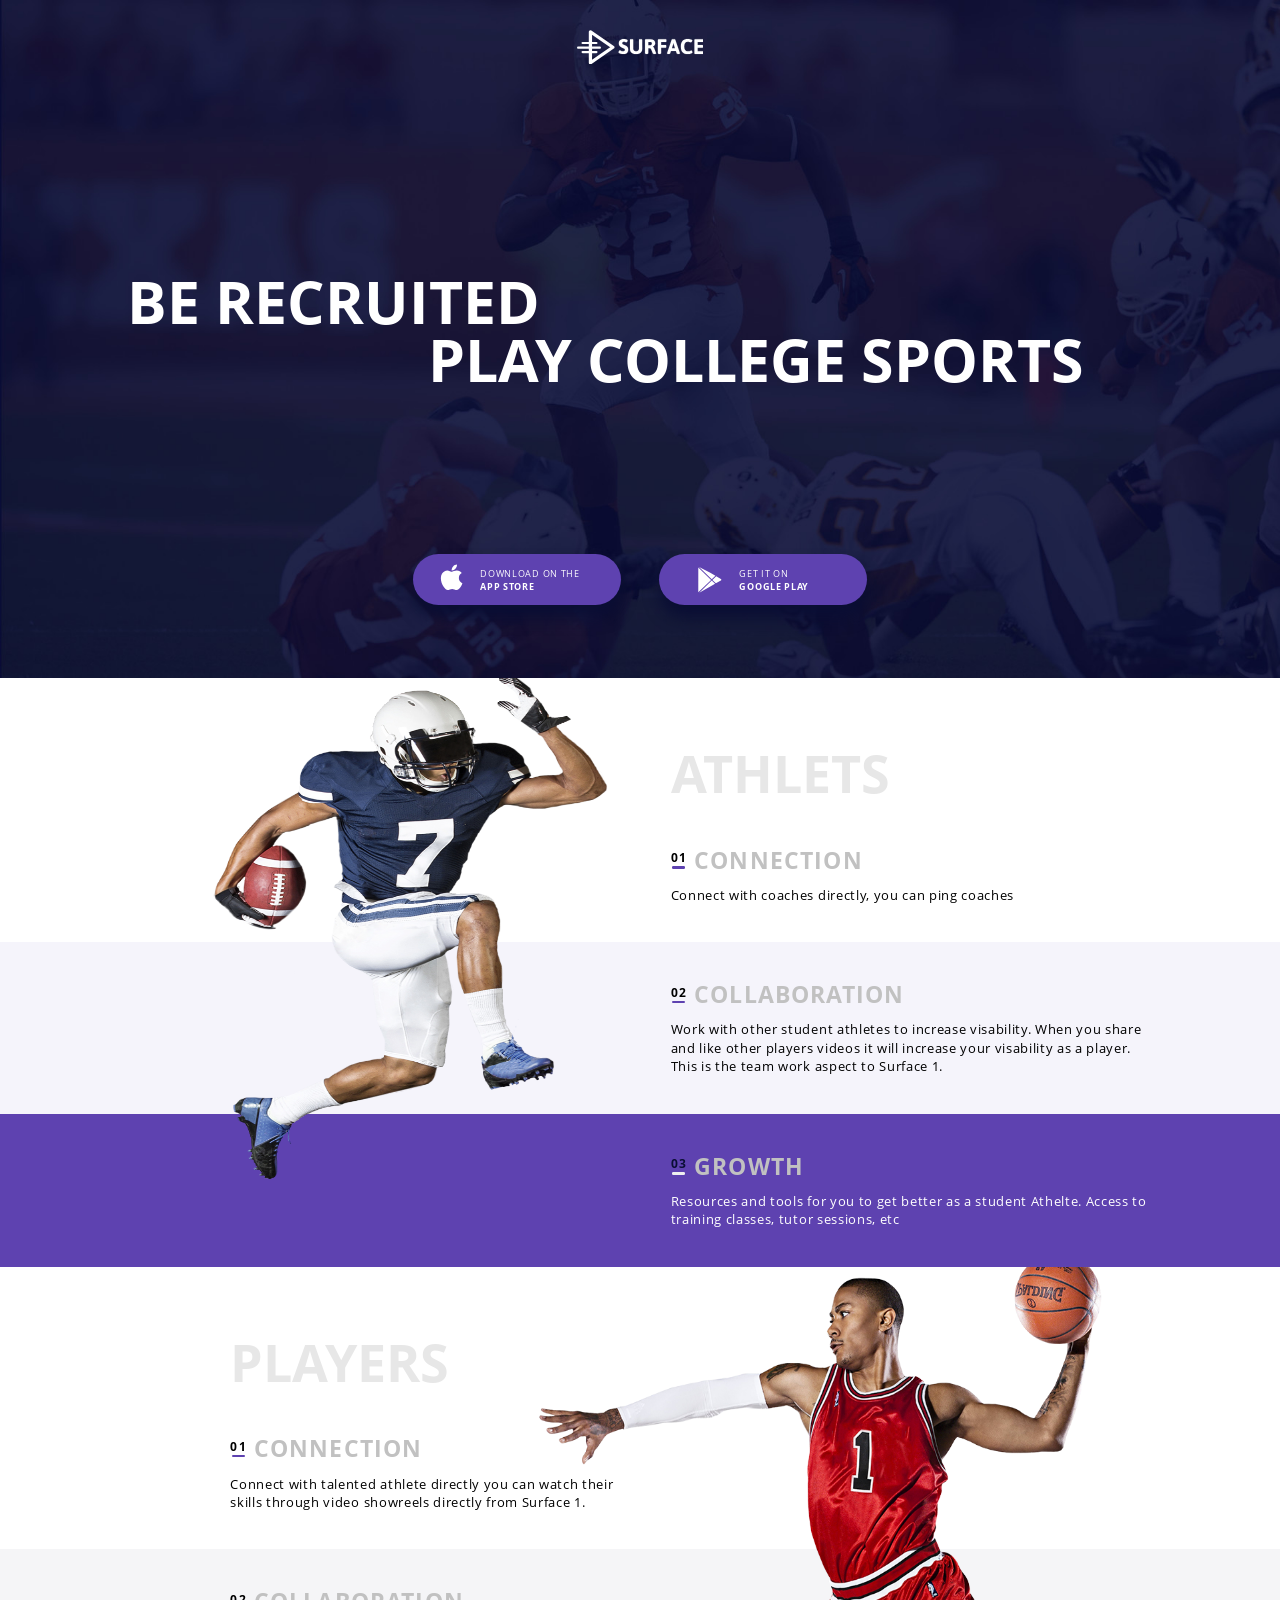
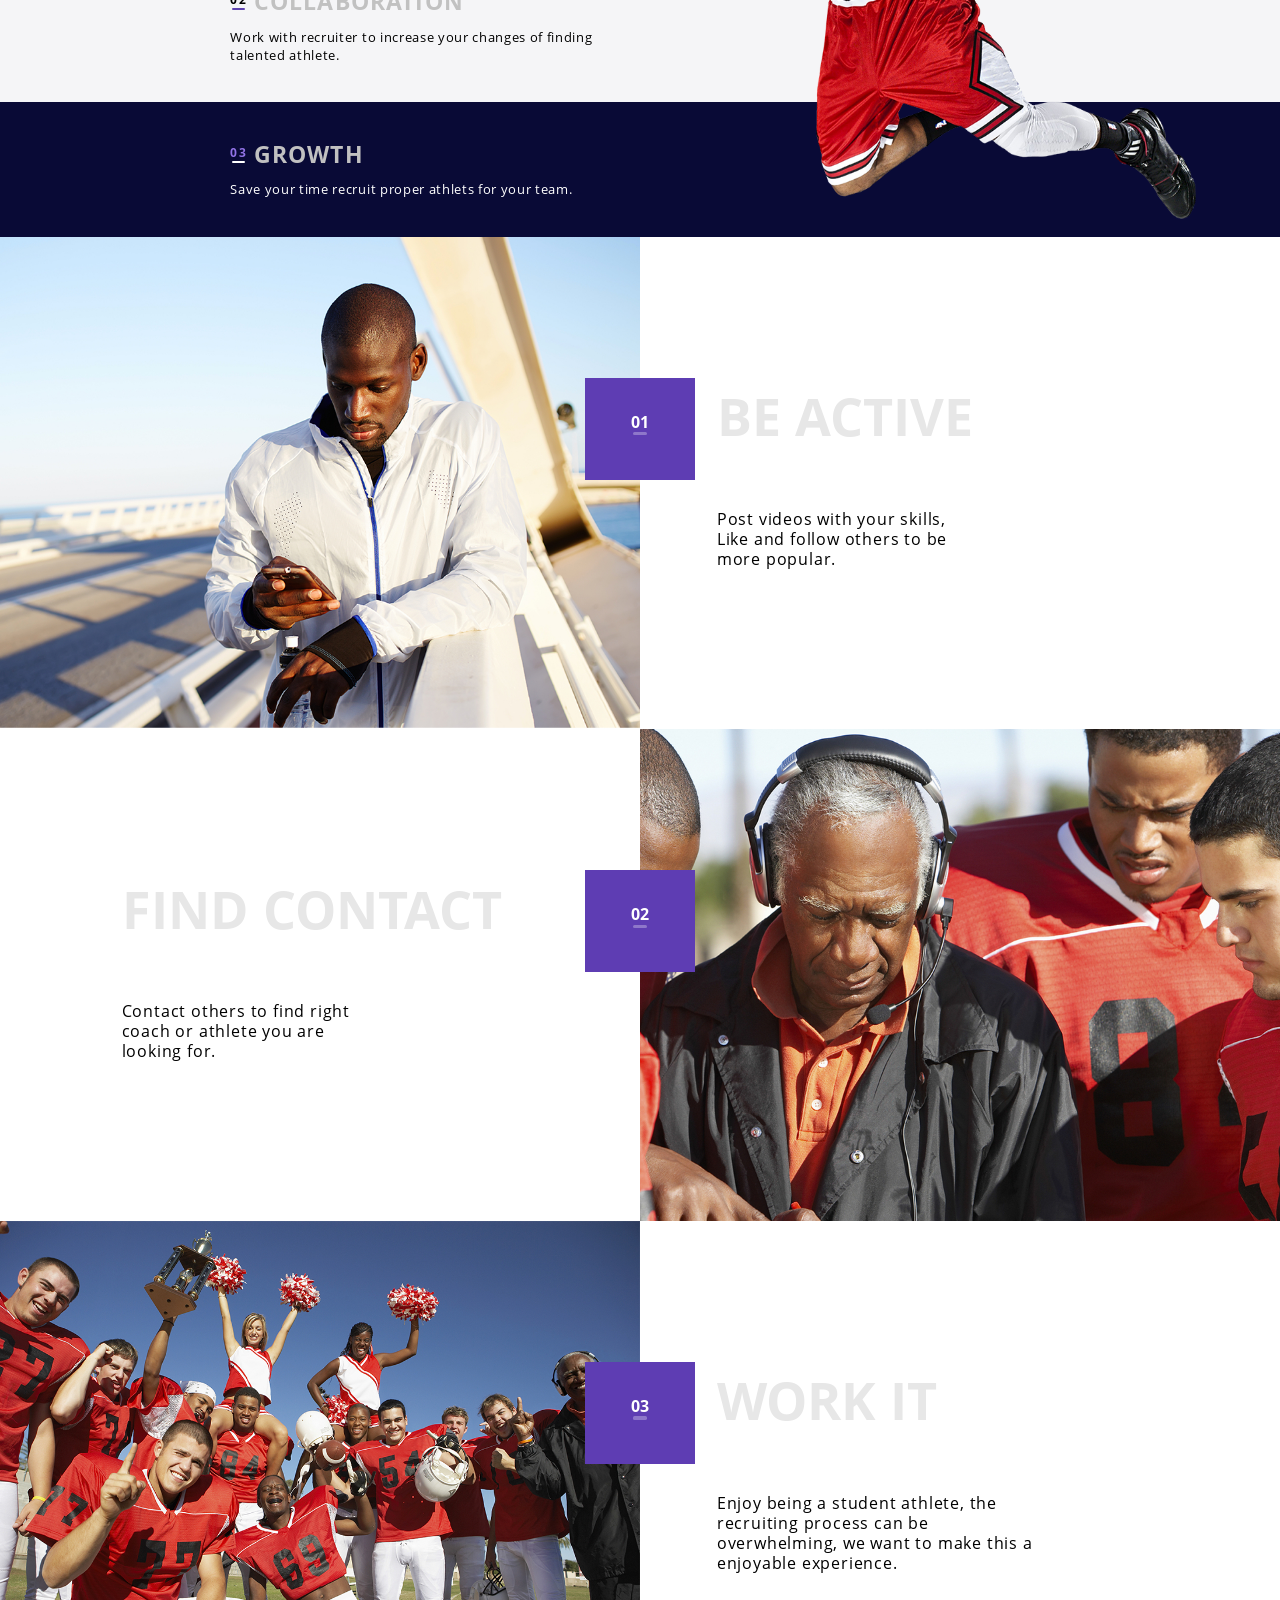
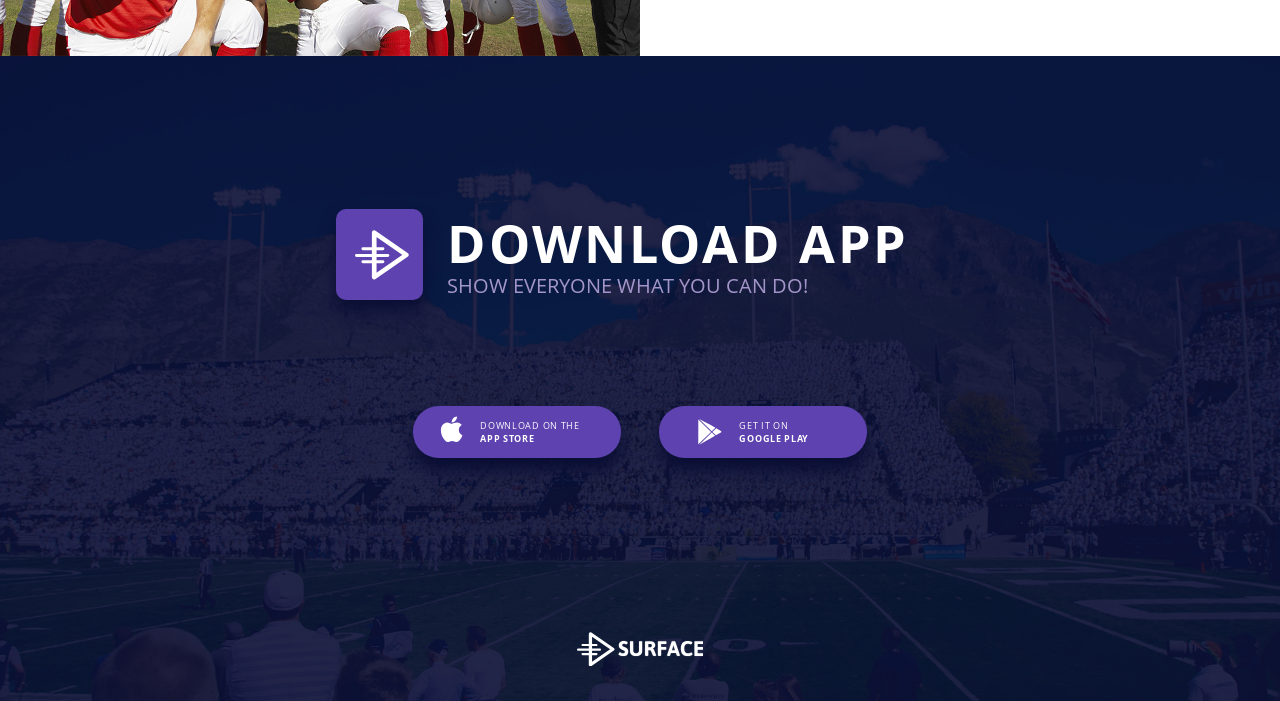
==== index.html @ 2013dda0 "fix" ====
<!DOCTYPE html>
<html lang="en">
<head>
    <meta charset="UTF-8">
    <meta name="viewport" content="width=device-width, initial-scale=1.0">
    <meta http-equiv="X-UA-Compatible" content="ie=edge">
    <title>BE RECRUITED PLAY COLLEGE SPORTS</title>
    <link rel="icon" type="image/png" href="images/surface_logo.png">
    <link rel="stylesheet" href="./css/common.css">

    <link rel="stylesheet" href="./css/first_slide/header.css">

    <link rel="stylesheet" href="./css/first_slide/athlets.css">
    <link rel="stylesheet" href="./css/first_slide/player.css">

    <link rel="stylesheet" href="./css/last_slide/motivation.css">
    <link rel="stylesheet" href="./css/last_slide/footer.css">
</head>

<body>
  <header>
    <div class="container">
      <svg class="surface_logo_text" viewBox="0 0 972 264" xmlns="http://www.w3.org/2000/svg">
        <g fill-rule="evenodd">
          <g stroke-linecap="round" stroke-linejoin="round">
            <path fill="none" stroke-width="25" d="M275 132L103 251V13z"/>
            <g stroke-width="16">
              <path d="M42.5 99h107M42.5 169h107M8 135h168"/>
            </g>
          </g>
          <path d="M356.505 184.362c-7.63 0-14.335-.772-20.117-2.316-5.782-1.544-10.202-3.436-13.26-5.676-3.057-2.24-4.586-4.36-4.586-6.357 0-1.575.59-3.512 1.77-5.813 1.182-2.3 2.59-4.283 4.224-5.95 1.635-1.664 2.997-2.496 4.087-2.496.666 0 2.09.575 4.27 1.725 3.268 1.695 6.37 3.057 9.308 4.086 2.937 1.03 6.313 1.544 10.127 1.544 4.238 0 7.826-.832 10.762-2.497 2.936-1.665 4.404-4.587 4.404-8.764 0-2.423-.757-4.512-2.27-6.268-1.514-1.756-3.452-3.24-5.813-4.45-2.36-1.21-5.57-2.634-9.626-4.27l-7.175-3.087c-4.36-2.12-8.1-4.45-11.217-6.993-3.118-2.543-5.66-5.903-7.63-10.08-1.967-4.18-2.95-9.295-2.95-15.35 0-7.386 1.816-13.532 5.45-18.436 3.632-4.904 8.354-8.507 14.167-10.808 5.812-2.3 12.048-3.45 18.71-3.45 5.448 0 10.382.56 14.802 1.68 4.42 1.12 7.887 2.557 10.4 4.313 2.512 1.757 3.768 3.513 3.768 5.27 0 1.452-.47 3.314-1.407 5.584-.94 2.27-2.104 4.254-3.497 5.95-1.393 1.694-2.694 2.542-3.905 2.542-.544 0-1.513-.303-2.905-.908-2.24-.908-4.496-1.65-6.767-2.225-2.27-.575-5.04-.863-8.31-.863-5.63 0-9.536.893-11.715 2.68-2.18 1.785-3.27 3.89-3.27 6.31 0 2.786.742 5.117 2.225 6.994 1.484 1.877 3.36 3.42 5.63 4.632 2.27 1.21 5.435 2.604 9.492 4.178 6.115 2.603 11.11 5.07 14.985 7.402 3.875 2.33 7.22 5.676 10.036 10.035 2.816 4.36 4.224 9.93 4.224 16.712 0 8.295-1.74 15.092-5.222 20.39-3.482 5.297-7.962 9.127-13.442 11.488-5.48 2.362-11.398 3.542-17.755 3.542zm96.724 0c-9.81 0-18.21-1.544-25.204-4.632-6.993-3.087-12.337-7.553-16.03-13.396-3.693-5.842-5.54-12.88-5.54-21.115V74.832c0-1.756.787-3.073 2.36-3.95 1.576-.88 4.028-1.318 7.358-1.318h5.45c3.33 0 5.766.44 7.31 1.317 1.544.878 2.316 2.195 2.316 3.95v68.752c0 3.754.923 7.114 2.77 10.08 1.847 2.968 4.435 5.284 7.765 6.95 3.33 1.664 7.145 2.496 11.444 2.496 4.297 0 8.127-.832 11.487-2.497 3.36-1.665 5.98-3.98 7.856-6.948 1.877-2.967 2.816-6.327 2.816-10.08V74.832c0-1.756.77-3.073 2.315-3.95 1.544-.88 3.98-1.318 7.31-1.318h5.36c3.33 0 5.766.44 7.31 1.317 1.544.878 2.316 2.195 2.316 3.95v70.387c0 8.233-1.846 15.272-5.54 21.114-3.692 5.843-9.036 10.31-16.03 13.396-6.992 3.088-15.393 4.632-25.2 4.632zm78.376-1.09c-6.478 0-9.717-1.695-9.717-5.085V76.377c0-2.24.513-3.86 1.543-4.86 1.03-.998 2.664-1.497 4.904-1.497h31.515c26.76 0 40.142 10.08 40.142 30.243 0 6.115-1.71 11.382-5.13 15.802-3.422 4.42-8.01 7.72-13.76 9.9v.636c1.998.848 4.102 2.665 6.312 5.45s3.98 5.933 5.313 9.445l14.257 35.51c.485 1.454.727 2.483.727 3.09 0 2.118-3.21 3.177-9.627 3.177h-6.63c-5.39 0-8.507-1.12-9.354-3.36l-12.806-31.515c-1.21-2.42-2.377-4.298-3.497-5.63-1.12-1.332-2.68-2.347-4.677-3.043-1.998-.696-4.692-1.044-8.083-1.044h-6.267v39.507c0 3.39-3.24 5.085-9.717 5.085h-5.45zm30.425-66.026c2.18 0 4.24-.62 6.177-1.862 1.938-1.24 3.48-2.92 4.632-5.04 1.15-2.12 1.724-4.45 1.724-6.993 0-3.753-1.226-6.735-3.678-8.945s-5.767-3.315-9.945-3.315h-14.167v26.156h15.258zm68.116 66.026c-6.478 0-9.717-1.695-9.717-5.085V76.377c0-2.24.513-3.86 1.543-4.86 1.03-.998 2.664-1.497 4.904-1.497h53.947c1.696 0 2.922.635 3.678 1.907.757 1.27 1.136 3.33 1.136 6.176v4.904c0 2.846-.38 4.904-1.136 6.176-.756 1.27-1.982 1.907-3.678 1.907h-35.51v23.613h34.33c1.695 0 2.936.636 3.723 1.907.787 1.272 1.18 3.3 1.18 6.085v4.995c0 2.846-.393 4.92-1.18 6.222-.787 1.3-2.028 1.952-3.723 1.952h-34.33v42.323c0 3.39-3.24 5.085-9.718 5.085h-5.45zm70.205 0c-6.6 0-9.9-1.18-9.9-3.542 0-.666.213-1.634.637-2.906l35.6-103.807c.85-2.3 3.907-3.452 9.174-3.452h8.357c5.267 0 8.325 1.15 9.173 3.452l35.6 103.807c.304 1.21.455 2.18.455 2.906 0 1.21-.65 2.104-1.952 2.68-1.302.575-3.346.862-6.13.862h-7.085c-2.543 0-4.586-.257-6.13-.772-1.544-.514-2.498-1.377-2.86-2.588l-6.54-19.708h-38.054l-6.54 19.708c-.665 2.24-3.147 3.36-7.446 3.36h-6.357zm51.496-44.41l-9.173-28.7c-.545-1.453-1.014-3.118-1.408-4.995-.393-1.877-.742-3.663-1.044-5.358h-.635l-.363 1.997c-.606 3.572-1.302 6.357-2.09 8.355l-9.535 28.7h24.25zm97.995 45.5c-18.163 0-31.56-4.722-40.187-14.168-8.628-9.445-12.942-24.127-12.942-44.048 0-38.326 17.983-57.49 53.948-57.49 4.905 0 9.99.486 15.258 1.454 5.268.97 9.672 2.316 13.214 4.042 3.542 1.725 5.313 3.648 5.313 5.767 0 1.513-.605 3.496-1.816 5.948-1.21 2.452-2.65 4.616-4.314 6.493-1.665 1.878-3.133 2.817-4.405 2.817-.303 0-1.12-.303-2.452-.908-2.906-1.212-5.95-2.227-9.127-3.044-3.18-.817-7.222-1.226-12.126-1.226-9.506 0-16.544 3.012-21.116 9.037-4.57 6.024-6.857 15.12-6.857 27.29s2.302 21.344 6.904 27.52c4.6 6.175 11.504 9.263 20.707 9.263 4.784 0 8.947-.484 12.49-1.453 3.54-.97 7.007-2.21 10.398-3.723.18-.06.726-.288 1.634-.682.91-.393 1.575-.59 1.998-.59 1.575 0 3.088.923 4.54 2.77 1.454 1.847 2.635 3.936 3.543 6.267.91 2.33 1.363 4.01 1.363 5.04 0 2.966-1.983 5.48-5.95 7.537-3.965 2.06-8.748 3.588-14.35 4.587-5.6 1-10.82 1.498-15.665 1.498zM907.06 183c-2.24 0-3.875-.515-4.905-1.544-1.03-1.03-1.544-2.664-1.544-4.904V76.377c0-2.24.514-3.86 1.543-4.86 1.03-.998 2.664-1.497 4.905-1.497h59.124c1.695 0 2.92.635 3.678 1.907.757 1.27 1.135 3.33 1.135 6.176v4.904c0 2.846-.378 4.904-1.135 6.176-.757 1.27-1.983 1.907-3.678 1.907h-40.688v23.43h36.328c1.696 0 2.922.637 3.678 1.91.757 1.27 1.136 3.33 1.136 6.174v4.996c0 2.845-.38 4.904-1.136 6.175-.756 1.272-1.982 1.908-3.678 1.908h-36.328v26.156h40.778c1.696 0 2.922.635 3.68 1.906.756 1.272 1.134 3.3 1.134 6.085v5.087c0 2.846-.378 4.904-1.135 6.176-.756 1.27-1.982 1.907-3.678 1.907h-59.214z"/>
          </g>
        </svg>
        <h1>
          Be recruited
          <span>Play college sports</span>
        </h1>
        <div class="button">
          <div class="button_left">
            <svg class="apple_logo" xmlns="http://www.w3.org/2000/svg" viewBox="0 0 170 170">
              <path d="M150.37 130.25c-2.45 5.66-5.35 10.87-8.71 15.66-4.58 6.53-8.33 11.05-11.22 13.56-4.48 4.12-9.28 6.23-14.42 6.35-3.69 0-8.14-1.05-13.32-3.18-5.197-2.12-9.973-3.17-14.34-3.17-4.58 0-9.492 1.05-14.746 3.17-5.262 2.13-9.5 3.24-12.742 3.35-4.93.21-9.842-1.96-14.746-6.52-3.13-2.73-7.045-7.41-11.735-14.04-5.03-7.08-9.168-15.29-12.41-24.65-3.47-10.11-5.21-19.9-5.21-29.378 0-10.857 2.346-20.22 7.045-28.068C27.508 57.03 32.42 52.06 38.57 48.41s12.793-5.51 19.948-5.63c3.915 0 9.05 1.21 15.43 3.59 6.36 2.39 10.446 3.6 12.237 3.6 1.34 0 5.877-1.416 13.57-4.24 7.275-2.617 13.415-3.7 18.445-3.274 13.63 1.1 23.87 6.473 30.68 16.153-12.19 7.385-18.22 17.73-18.1 31 .11 10.338 3.86 18.94 11.23 25.77 3.34 3.17 7.07 5.62 11.22 7.36-.9 2.61-1.85 5.11-2.86 7.51zM119.11 7.24c0 8.102-2.96 15.667-8.86 22.67-7.12 8.323-15.732 13.133-25.07 12.374-.12-.972-.19-1.995-.19-3.07 0-7.778 3.387-16.102 9.4-22.908 3.002-3.446 6.82-6.31 11.45-8.597 4.62-2.253 8.99-3.498 13.1-3.71.12 1.082.17 2.165.17 3.24z"/>
            </svg>
            <span class="logo_top">Download on the</span>
            <span class="logo_bottom">App store</span>
          </div>
          <div class="button_right">
            <svg class="google_play" xmlns="http://www.w3.org/2000/svg" viewBox="0 0 505.499 505.499">
              <path d="M471.497 234.466l-92.082-53.135-75.733 73.208 69.215 66.907 98.6-56.91c5.43-3.133 8.677-8.756 8.677-15.03 0-6.275-3.245-11.898-8.677-15.04zM363.785 172.3l-101.332-58.497L40.375 0l250.828 242.47M44.063 505.5l218.77-120.512 94.435-54.515-66.065-63.87M25.56 9.815l-.236 489.67L278.72 254.534"/>
            </svg>
            <span class="logo_top">Get it on</span>
            <span class="logo_bottom">Google play</span>
          </div>
        </div>
      </div>
    </header>

    <main>
      <section class="athlets">
        <h2>Athlets</h2>
        <picture>
          <source srcset="images/desktop/athlets.png"
            media="(min-width: 961px)">
          <source srcset="images/tablets/athlets.png"
            media="(min-width: 641px) and (max-width: 960px)">
          <source srcset="images/mobile/athlets.png"
            media="(max-width: 640px)">
          <img
            src="images/mobile/athlets.png"
            alt="Player">
        </picture>
        <div class="sportsman">
          <h3>
            <span class="number">01</span>
            Connection
          </h3>
          <p>
            Connect with coaches directly, you can ping coaches
          </p>
        </div>
        <div class="sportsman">
          <h3>
            <span class="number">02</span>
            Collaboration
          </h3>
          <p>
						Work with other student athletes to increase visability. When you share and like other players videos it will increase your visability as a player. This is the team work aspect to Surface 1.
          </p>
        </div>
        <div class="sportsman">
          <h3>
            <span class="number">03</span>
            Growth
          </h3>
          <p>
            Resources and tools for you
            to get better as a student Athelte.
            Access to training classes, tutor sessions, etc
          </p>
        </div>
      </section>

      <section class="player">
        <h2>Players</h2>
        <picture>
          <source srcset="images/desktop/player.png"
            media="(min-width: 961px)">
          <source srcset="images/tablets/player.png"
            media="(min-width: 641px) and (max-width: 960px)">
          <source srcset="images/mobile/player.png"
            media="(max-width: 640px)">
          <img
            src="images/mobile/player.png"
            alt="Player">
        </picture>

        <div class="sportsman">
          <h3>
            <span class="number">01</span>
            Connection
          </h3>
          <p class="tablets">
            Connect with talented athlete directly, you can watch their skills.
          </p>
          <p class="desktop">
            Connect with talented athlete directly you can watch their<br>
            skills through video showreels directly from Surface 1.
          </p>
        </div>

        <div class="sportsman">
          <h3>
            <span class="number">02</span>
            Collaboration
          </h3>
          <p class="tablets">
            Work with recruiter to increase your chances of findingtalented athlete.
          </p>
          <p class="desktop">
            Work with recruiter to increase your changes of finding<br>
            talented athlete.
          </p>
        </div>

        <div class="sportsman">
          <h3>
            <span class="number">03</span>
            Growth
          </h3>
          <p>
            Save your time recruit proper athlets for your team.
          </p>
        </div>
      </section>

      <section class="motivation">
        <div class="img">
          <picture>
            <source media="(min-width: 961px)"
              srcset="images/desktop/be_active.jpg">
            <source media="(min-width: 641px) and (max-width: 960px)"
              srcset="./images/tablets/be_active.jpg">
            <source media="(max-width: 640px)"
              srcset="./images/mobile/be_active.jpg">
            <img class="be_active_img"
              src="./images/desktop/be_active.jpg"
              alt="Be active!">
          </picture>
        </div>
        <div class="number_box">
          <span class="number">01</span>
        </div>
        <div class="context">
          <h2>Be active</h2>
          <p>
            Post videos with your skills,
            Like and follow others to be
            more popular.
          </p>
        </div>
      </section>

      <section class="motivation">
        <div class="img">
          <picture>
            <source media="(min-width: 961px)"
              srcset="images/desktop/find_contact.jpg">
            <source media="(min-width: 641px) and (max-width: 960px)"
              srcset="./images/tablets/find_contact.jpg">
            <source media="(max-width: 640px)"
              srcset="./images/mobile/find_contact.jpg">
            <img class="be_active_img"
              src="./images/desktop/find_contact.jpg"
              alt="Find contact!">
          </picture>
        </div>
        <div class="number_box">
          <span class="number">02</span>
        </div>
        <div class="context">
          <h2>Find contact</h2>
          <p>
            Contact others to find right
            coach or athlete you are looking for.
          </p>
        </div>
      </section>

      <section class="motivation">
        <div class="img">
          <picture>
            <source media="(min-width: 961px)"
              srcset="images/desktop/work_it.jpg">
            <source media="(min-width: 641px) and (max-width: 960px)"
              srcset="./images/tablets/work_it.jpg">
            <source media="(max-width: 640px)"
              srcset="./images/mobile/work_it.jpg">
            <img class="be_active_img"
              src="./images/desktop/work_it.jpg"
              alt="Work it!">
          </picture>
        </div>
        <div class="number_box">
          <span class="number">03</span>
        </div>
        <div class="context">
          <h2>Work it</h2>
          <p>
            Enjoy being a student athlete,
            the recruiting process can be overwhelming,
            we want to make this a enjoyable experience.
          </p>
        </div>
      </section>
    </main>

   <footer>
    <div class="top_footer">
      <div class="footer_surface">
        <svg class="surface_logo" viewBox="0 0 288 264" xmlns="http://www.w3.org/2000/svg">
          <g fill="none" fill-rule="evenodd" stroke-linecap="round" stroke-linejoin="round">
            <path stroke-width="25" d="M275 132L103 251V13z"/>
            <g stroke-width="16">
              <path d="M42.5 99h107M42.5 169h107M8 135h168"/>
            </g>
          </g>
        </svg>
      </div>
      <div class="context">
        <h2>Download app</h2>
        <h4>show everyone what you can do!</h4>
      </div>
    </div>

    <div class="button">
      <div class="button_left">
        <svg class="apple_logo" xmlns="http://www.w3.org/2000/svg" viewBox="0 0 170 170">
          <path d="M150.37 130.25c-2.45 5.66-5.35 10.87-8.71 15.66-4.58 6.53-8.33 11.05-11.22 13.56-4.48 4.12-9.28 6.23-14.42 6.35-3.69 0-8.14-1.05-13.32-3.18-5.197-2.12-9.973-3.17-14.34-3.17-4.58 0-9.492 1.05-14.746 3.17-5.262 2.13-9.5 3.24-12.742 3.35-4.93.21-9.842-1.96-14.746-6.52-3.13-2.73-7.045-7.41-11.735-14.04-5.03-7.08-9.168-15.29-12.41-24.65-3.47-10.11-5.21-19.9-5.21-29.378 0-10.857 2.346-20.22 7.045-28.068C27.508 57.03 32.42 52.06 38.57 48.41s12.793-5.51 19.948-5.63c3.915 0 9.05 1.21 15.43 3.59 6.36 2.39 10.446 3.6 12.237 3.6 1.34 0 5.877-1.416 13.57-4.24 7.275-2.617 13.415-3.7 18.445-3.274 13.63 1.1 23.87 6.473 30.68 16.153-12.19 7.385-18.22 17.73-18.1 31 .11 10.338 3.86 18.94 11.23 25.77 3.34 3.17 7.07 5.62 11.22 7.36-.9 2.61-1.85 5.11-2.86 7.51zM119.11 7.24c0 8.102-2.96 15.667-8.86 22.67-7.12 8.323-15.732 13.133-25.07 12.374-.12-.972-.19-1.995-.19-3.07 0-7.778 3.387-16.102 9.4-22.908 3.002-3.446 6.82-6.31 11.45-8.597 4.62-2.253 8.99-3.498 13.1-3.71.12 1.082.17 2.165.17 3.24z"/>
        </svg>
        <span class="logo_top">Download on the</span>
        <span class="logo_bottom">App store</span>
      </div>
      <div class="button_right">
        <svg class="google_play" xmlns="http://www.w3.org/2000/svg" viewBox="0 0 505.499 505.499">
          <path d="M471.497 234.466l-92.082-53.135-75.733 73.208 69.215 66.907 98.6-56.91c5.43-3.133 8.677-8.756 8.677-15.03 0-6.275-3.245-11.898-8.677-15.04zM363.785 172.3l-101.332-58.497L40.375 0l250.828 242.47M44.063 505.5l218.77-120.512 94.435-54.515-66.065-63.87M25.56 9.815l-.236 489.67L278.72 254.534"/>
        </svg>
        <span class="logo_top">Get it on</span>
        <span class="logo_bottom">Google play</span>
      </div>
    </div>
    <svg class="surface_logo_text" viewBox="0 0 972 264" xmlns="http://www.w3.org/2000/svg">
      <g fill-rule="evenodd">
        <g stroke-linecap="round" stroke-linejoin="round">
          <path fill="none" stroke-width="25" d="M275 132L103 251V13z"/>
          <g stroke-width="16">
            <path d="M42.5 99h107M42.5 169h107M8 135h168"/>
          </g>
        </g>
        <path d="M356.505 184.362c-7.63 0-14.335-.772-20.117-2.316-5.782-1.544-10.202-3.436-13.26-5.676-3.057-2.24-4.586-4.36-4.586-6.357 0-1.575.59-3.512 1.77-5.813 1.182-2.3 2.59-4.283 4.224-5.95 1.635-1.664 2.997-2.496 4.087-2.496.666 0 2.09.575 4.27 1.725 3.268 1.695 6.37 3.057 9.308 4.086 2.937 1.03 6.313 1.544 10.127 1.544 4.238 0 7.826-.832 10.762-2.497 2.936-1.665 4.404-4.587 4.404-8.764 0-2.423-.757-4.512-2.27-6.268-1.514-1.756-3.452-3.24-5.813-4.45-2.36-1.21-5.57-2.634-9.626-4.27l-7.175-3.087c-4.36-2.12-8.1-4.45-11.217-6.993-3.118-2.543-5.66-5.903-7.63-10.08-1.967-4.18-2.95-9.295-2.95-15.35 0-7.386 1.816-13.532 5.45-18.436 3.632-4.904 8.354-8.507 14.167-10.808 5.812-2.3 12.048-3.45 18.71-3.45 5.448 0 10.382.56 14.802 1.68 4.42 1.12 7.887 2.557 10.4 4.313 2.512 1.757 3.768 3.513 3.768 5.27 0 1.452-.47 3.314-1.407 5.584-.94 2.27-2.104 4.254-3.497 5.95-1.393 1.694-2.694 2.542-3.905 2.542-.544 0-1.513-.303-2.905-.908-2.24-.908-4.496-1.65-6.767-2.225-2.27-.575-5.04-.863-8.31-.863-5.63 0-9.536.893-11.715 2.68-2.18 1.785-3.27 3.89-3.27 6.31 0 2.786.742 5.117 2.225 6.994 1.484 1.877 3.36 3.42 5.63 4.632 2.27 1.21 5.435 2.604 9.492 4.178 6.115 2.603 11.11 5.07 14.985 7.402 3.875 2.33 7.22 5.676 10.036 10.035 2.816 4.36 4.224 9.93 4.224 16.712 0 8.295-1.74 15.092-5.222 20.39-3.482 5.297-7.962 9.127-13.442 11.488-5.48 2.362-11.398 3.542-17.755 3.542zm96.724 0c-9.81 0-18.21-1.544-25.204-4.632-6.993-3.087-12.337-7.553-16.03-13.396-3.693-5.842-5.54-12.88-5.54-21.115V74.832c0-1.756.787-3.073 2.36-3.95 1.576-.88 4.028-1.318 7.358-1.318h5.45c3.33 0 5.766.44 7.31 1.317 1.544.878 2.316 2.195 2.316 3.95v68.752c0 3.754.923 7.114 2.77 10.08 1.847 2.968 4.435 5.284 7.765 6.95 3.33 1.664 7.145 2.496 11.444 2.496 4.297 0 8.127-.832 11.487-2.497 3.36-1.665 5.98-3.98 7.856-6.948 1.877-2.967 2.816-6.327 2.816-10.08V74.832c0-1.756.77-3.073 2.315-3.95 1.544-.88 3.98-1.318 7.31-1.318h5.36c3.33 0 5.766.44 7.31 1.317 1.544.878 2.316 2.195 2.316 3.95v70.387c0 8.233-1.846 15.272-5.54 21.114-3.692 5.843-9.036 10.31-16.03 13.396-6.992 3.088-15.393 4.632-25.2 4.632zm78.376-1.09c-6.478 0-9.717-1.695-9.717-5.085V76.377c0-2.24.513-3.86 1.543-4.86 1.03-.998 2.664-1.497 4.904-1.497h31.515c26.76 0 40.142 10.08 40.142 30.243 0 6.115-1.71 11.382-5.13 15.802-3.422 4.42-8.01 7.72-13.76 9.9v.636c1.998.848 4.102 2.665 6.312 5.45s3.98 5.933 5.313 9.445l14.257 35.51c.485 1.454.727 2.483.727 3.09 0 2.118-3.21 3.177-9.627 3.177h-6.63c-5.39 0-8.507-1.12-9.354-3.36l-12.806-31.515c-1.21-2.42-2.377-4.298-3.497-5.63-1.12-1.332-2.68-2.347-4.677-3.043-1.998-.696-4.692-1.044-8.083-1.044h-6.267v39.507c0 3.39-3.24 5.085-9.717 5.085h-5.45zm30.425-66.026c2.18 0 4.24-.62 6.177-1.862 1.938-1.24 3.48-2.92 4.632-5.04 1.15-2.12 1.724-4.45 1.724-6.993 0-3.753-1.226-6.735-3.678-8.945s-5.767-3.315-9.945-3.315h-14.167v26.156h15.258zm68.116 66.026c-6.478 0-9.717-1.695-9.717-5.085V76.377c0-2.24.513-3.86 1.543-4.86 1.03-.998 2.664-1.497 4.904-1.497h53.947c1.696 0 2.922.635 3.678 1.907.757 1.27 1.136 3.33 1.136 6.176v4.904c0 2.846-.38 4.904-1.136 6.176-.756 1.27-1.982 1.907-3.678 1.907h-35.51v23.613h34.33c1.695 0 2.936.636 3.723 1.907.787 1.272 1.18 3.3 1.18 6.085v4.995c0 2.846-.393 4.92-1.18 6.222-.787 1.3-2.028 1.952-3.723 1.952h-34.33v42.323c0 3.39-3.24 5.085-9.718 5.085h-5.45zm70.205 0c-6.6 0-9.9-1.18-9.9-3.542 0-.666.213-1.634.637-2.906l35.6-103.807c.85-2.3 3.907-3.452 9.174-3.452h8.357c5.267 0 8.325 1.15 9.173 3.452l35.6 103.807c.304 1.21.455 2.18.455 2.906 0 1.21-.65 2.104-1.952 2.68-1.302.575-3.346.862-6.13.862h-7.085c-2.543 0-4.586-.257-6.13-.772-1.544-.514-2.498-1.377-2.86-2.588l-6.54-19.708h-38.054l-6.54 19.708c-.665 2.24-3.147 3.36-7.446 3.36h-6.357zm51.496-44.41l-9.173-28.7c-.545-1.453-1.014-3.118-1.408-4.995-.393-1.877-.742-3.663-1.044-5.358h-.635l-.363 1.997c-.606 3.572-1.302 6.357-2.09 8.355l-9.535 28.7h24.25zm97.995 45.5c-18.163 0-31.56-4.722-40.187-14.168-8.628-9.445-12.942-24.127-12.942-44.048 0-38.326 17.983-57.49 53.948-57.49 4.905 0 9.99.486 15.258 1.454 5.268.97 9.672 2.316 13.214 4.042 3.542 1.725 5.313 3.648 5.313 5.767 0 1.513-.605 3.496-1.816 5.948-1.21 2.452-2.65 4.616-4.314 6.493-1.665 1.878-3.133 2.817-4.405 2.817-.303 0-1.12-.303-2.452-.908-2.906-1.212-5.95-2.227-9.127-3.044-3.18-.817-7.222-1.226-12.126-1.226-9.506 0-16.544 3.012-21.116 9.037-4.57 6.024-6.857 15.12-6.857 27.29s2.302 21.344 6.904 27.52c4.6 6.175 11.504 9.263 20.707 9.263 4.784 0 8.947-.484 12.49-1.453 3.54-.97 7.007-2.21 10.398-3.723.18-.06.726-.288 1.634-.682.91-.393 1.575-.59 1.998-.59 1.575 0 3.088.923 4.54 2.77 1.454 1.847 2.635 3.936 3.543 6.267.91 2.33 1.363 4.01 1.363 5.04 0 2.966-1.983 5.48-5.95 7.537-3.965 2.06-8.748 3.588-14.35 4.587-5.6 1-10.82 1.498-15.665 1.498zM907.06 183c-2.24 0-3.875-.515-4.905-1.544-1.03-1.03-1.544-2.664-1.544-4.904V76.377c0-2.24.514-3.86 1.543-4.86 1.03-.998 2.664-1.497 4.905-1.497h59.124c1.695 0 2.92.635 3.678 1.907.757 1.27 1.135 3.33 1.135 6.176v4.904c0 2.846-.378 4.904-1.135 6.176-.757 1.27-1.983 1.907-3.678 1.907h-40.688v23.43h36.328c1.696 0 2.922.637 3.678 1.91.757 1.27 1.136 3.33 1.136 6.174v4.996c0 2.845-.38 4.904-1.136 6.175-.756 1.272-1.982 1.908-3.678 1.908h-36.328v26.156h40.778c1.696 0 2.922.635 3.68 1.906.756 1.272 1.134 3.3 1.134 6.085v5.087c0 2.846-.378 4.904-1.135 6.176-.756 1.27-1.982 1.907-3.678 1.907h-59.214z"/>
      </g>
    </svg>
  </footer>

</body>
</html>
---- css/common.css ----
@import "fonts.css";
body {
  margin: 0;
  background-color: #fff;
  font-family: OpenSansRegular;
  box-sizing: border-box;
}
h1, h2, h3, .number, .logo_bottom {
  font-family: OpenSansBold;
  text-transform: uppercase;
}
h2 {
  color: #e7e7e7;
}
img {
  width: 100%;
}
footer, header {
  color: #ffffff;
	text-transform: uppercase;
  background-size: cover;
  background-color: #0a0d34;
  background-repeat: no-repeat;
}
.sportsman h3 {
  margin-top: 0.5em;
  margin-bottom: 0.5em;
  letter-spacing: 0.05em;
  color: #c1c1c1;
}
.sportsman .number {
  color: #000000;
}
.sportsman .number::after {
  top: 100%;
}
.sportsman:not(:last-child) .number::after {
  background-color: #5e42b0;
}
.sportsman:not(:last-child) p {
  color: #000;
}
.sportsman:nth-last-child(1) {
  color: white;
}
.athlets, .player{
	position: relative;
	overflow: hidden;
}

.google_play, .apple_logo {
  position: absolute;
}
.button {
  display: flex;
}
.logo_top {
  margin-top: auto;
  letter-spacing: 0.7px;
}
.logo_bottom {
  margin-bottom: auto;
  letter-spacing: 0.7px;
}
.button_left, .button_right {
  fill: white;
  display: flex;
  flex-direction: column;
  border-radius: 2.86em;
  box-shadow: 0 1.4em 1.7em #0a0e34;
  background-color: #5e42b0;
}
.surface_logo_text {
  stroke: white;
  fill: white;
  text-align: center;
  margin-left: auto;
  margin-right: auto;
}
.number {
  margin-right: auto;
  margin-left: auto;
  position: relative;
}
.number::after {
  width: 80%;
  content: '';
  height: 0.2em;
  left: 10%;
  border-radius: 0.1em;
  position: absolute;
}
.player img, .athlets img {
	position: absolute;
}

@media (min-width: 961px) {
  h3 {
    font-size: 1.8vw;
  }
 	h2 {
    font-size: 4.1vw;
	}
  .player h2, .athlets h2 {
    margin-top: 4.6vw;
    margin-bottom: 0;
  }
  .sportsman {
    padding-bottom: 1.9vw;
    padding-top: 1.9vw;
  }
  .sportsman p {
		font-size: 1.05vw;
    padding-right: 7.5vw;
		font-weight: 400;
		line-height: 1.45vw;
    margin-top: 0;
		letter-spacing: 0.05em;
  }

  .sportsman h3 {
    margin-bottom: 0.8vw;
  }
  .sportsman .tablets {
    display: none;
  }
  .button {
    margin-top: 9%;
    min-height: 4vw;
    font-size: 0.7vw;
  }
  .button_left, .button_right {
    min-width: 16.2vw;
  }
  .apple_logo {
    padding-top: 0.57vw;
    padding-left: 1.97vw;
    height: 2.5vw;
    width: 2.1vw;
  }
  .google_play {
    padding-top: 0.72vw;
    margin-left: 2.97vw;
    width: 2vw;
    height: 2.6vw;
  }
	.sportsman .number {
    top: -0.5vw;
    font-size: 0.94vw;
	}
}

@media (min-width: 641px) and (max-width: 960px) {
	h2 {
    font-size: 10.4vw;
	}
	h3 {
    font-size: 4.1vw;
	}
  .sportsman {
    padding-bottom: 1.9vw;
  }
  .sportsman  {
    padding-top: 1.9vw;
  }
  .sportsman h3 {
    margin-bottom: 0.8vw;
  }
  .sportsman .desktop {
    display: none;
  }
  .button {
    margin-top: 32.5%;
  }
  .button {
    font-size: 1.8vw;
    min-height: 5.5em;
  }
  .button_left, .button_right {
    min-width: 40.4vw;
  }
	.apple_logo {
    padding-left: 2.7em;
    padding-top: 1.14em;
    height: 3em;
    width: 2.57em;
  }
  .google_play {
    padding-top: 1.2em;
    margin-left: 4em;
    height: 3.2em;
    width: 2.9em;
  }
	.sportsman p {
    font-size: 2.3vw;
    top: 0;
	}
	.sportsman .number {
    font-size: 2vw;
		top: -1vw;
	}

}

@media (min-width: 641px) {
  .button_left {
    margin-left: auto;
    margin-right: 3%;
  }
  .button_right {
    margin-right: auto;
  }
  .button_right .logo_bottom, .button_right .logo_top {
    margin-left: 38.7%;
  }
  .button_left .logo_bottom, .button_left .logo_top {
    margin-left: 32.2%;
  }
}

@media (max-width: 640px) {
  .button {
    font-size: 2.5vw;
    flex-direction: column;
    margin-top: 81px;
  }
  .button_right, .button_left {
    min-height: 10.9vw;
    width: 87.5vw;
    margin: 0 auto;
  }
  .button_left {
    margin-bottom: 4.7vw;
  }
  .logo_bottom, .logo_top {
    margin-left: 38.1vw;
  }
  .apple_logo, .google_play {
    margin-top: 1.8vw;
    height: 7.5vw;
    margin-left: 25.6vw;
  }
  .apple_logo {
    width: 6.25vw;
  }
  .google_play {
    width: 6.875vw;
  }
	.sportsman p {
		line-height: 1.2em;
		letter-spacing: 0.05em;
    font-size: 4.7vw;
	}
  .sportsman {
    padding-bottom: 1.9vw;
  }
	.athlets h2, .player h2, .sportsman {
	  padding-left: 7.25vw;
	}
  .athlets h2, .player h2 {
    font-size: 16vw;
    margin-top: 2.1vw;
    margin-bottom: 76.25vw;
  }
  .sportsman {
    padding-top: 1.9vw;
  }
  .sportsman h3 {
    margin-bottom: 0.8vw;
  }
  .sportsman .desktop {
    display: none;
  }

}
---- css/first_slide/header.css ----
header .container {
  display: flex;
  flex-direction: column;
}
h1 {
  display: flex;
  flex-direction: column;
}
@media (min-width: 961px) {
  header .surface_logo_text {
    width: 9.9vw;
    min-height: 2.7vw;
    margin-left: auto;
    margin-right: auto;
    margin-top: 2.34vw;
  }
  h1 {
    margin-top: 15.36vw;
    font-size: 4.6vw;
    margin-left: 9.9vw;
  }
  h1 span {
    margin-top: -1.7vw;
    padding-left: 23.5vw;
  }
  header {
    position: relative;
    background-image: url("../../images/desktop/top_sport.jpg");
    z-index: 4;
  }
  header .button {
    padding-bottom: 5.7vw;
  }
}
@media (min-width: 641px) and (max-width: 960px) {
  header {
    background-image: url("../../images/tablets/top_sport.jpg");
  }
  header .surface_logo_text {
    min-height: 7.3vw;
    margin-top: 5.1vw;
    width: 26.7vw;
  }
  h1 {
    font-size: 8.3vw;
    margin-top: 23.6vw;
    padding-left: 11.7vw;
  }
  h1 span {
    letter-spacing: 0.05em;
    padding-left: 12vw;
    margin-top: 3.9vw;
  }
  header .button {
    padding-bottom: 11.8vw;
  }

}
@media (max-width: 640px) {
  header {
    /*min-height: 568px;*/
    background-image: url("../../images/mobile/top_sport.jpg");
  }
  header .surface_logo_text {
    min-height: 11.25vw;
    margin-top: 10.3vw;
    width: 41.6vw;
  }
  h1 {
    font-size: 8.75vw;
    line-height: 9.8vw;
    margin-top: 42.5vw;
    padding-left: 6.25vw;
  }
  h1 span {
    letter-spacing: 0.04em;
    padding-left: 13.75vw;
    margin-top: 4.7vw;
  }
  header .button {
    padding-bottom: 26.25vw;
  }
}
---- css/first_slide/athlets.css ----
.athlets .sportsman:nth-last-child(2) {
  background: rgba(94, 66, 176, 0.06);
}
.athlets .sportsman:nth-last-child(1) {
  background: #5e42b0;
}
.athlets .sportsman:nth-last-child(1) .number {
  color: #0a0e34;
}
.athlets .sportsman:nth-last-child(1) .number::after {
  background-color: #efefef;
}

@media (min-width: 961px) {
  .athlets img {
    margin-left: 14.2vw;
		top: -1vw;
    max-width: 37.8vw;
  }
  .athlets h2 {
		padding-left: 52.4vw;
  }
  .athlets .sportsman {
	  padding-left: 52.4vw;
  }
  .athlets p {
		max-width: 37.25vw;
  }
}
@media (min-width: 641px) and (max-width: 960px) {
  .athlets img {
    margin-left: -21.1vw;
    top: 8.3vw;
    max-width: 64.7vw;
  }
  .athlets h2 {
	  padding-left: 37.9vw;
  }
  .athlets .sportsman {
	  padding-left: 37.9vw;
  }
  .athlets p {
		max-width: 49.7vw;
 	}
}
@media (max-width: 640px) {
	.sportsman:nth-last-child(3) {
		padding-top: 20.7vw;
    background-color: #fafafa;
	}
  .athlets img {
    margin-left: 21.9vw;
    top: 25vw;
    max-width: 60vw;
  }
 	.sportsman:nth-last-child(1) p,
	.sportsman:nth-last-child(2) p {
    max-width: 76.7vw;
 	}
	.sportsman:nth-last-child(3) p {
    max-width: 82.7vw;
	}
}
---- css/first_slide/player.css ----
.player .sportsman:nth-last-child(2) {
  background: rgba(10, 14, 52, 0.04);
}
.player .sportsman:nth-last-child(1) {
  background: #090a36;
}
.player .sportsman:nth-last-child(1) .number {
  color: #9173e6;
}
.player .sportsman:nth-last-child(1) .number::after {
  background-color: #ffffff;
}

@media (min-width: 961px) {
  .player img {
    margin-left: 41.9vw;
    top: -1.4vw;
    max-width: 51.5vw;
  }
	.player h2, .player .sportsman {
	  padding-left: 18vw;
	}
}
@media (min-width: 641px) and (max-width: 960px) {
  .player img {
    margin-left: 43.2vw;
    top: 1.3vw;
    max-width: 89.8vw;
  }
  .player p {
		max-width: 44.5vw;
 	}
	.player h2 {
		margin-top: 2.6vw;
	}
	.player h2, .player .sportsman {
  	padding-left: 4.4vw;
	}
}
@media (max-width: 640px) {
  .player img {
    margin-left: 0.9vw;
    top: 25.9vw;
    max-width: 94.3vw;
  }
  .player p {
		max-width: 44.5vw;
 	}
	.player h2 {
		margin-top: 2.6vw;
	}
}
---- css/last_slide/motivation.css ----
.motivation .number_box {
  box-sizing: border-box;
  background: #5e3db3;
  display: flex;
  color: white;
  text-align: center;
}
.motivation .number::after {
  top: 38%;
  background-color: #ffffff;
  opacity: 0.3;
}
.motivation .context p {
  margin-top: 0;
}

@media (min-width: 961px) {
  img {
    height: 100%;
  }
  .motivation {
    display: flex;
    position: relative;
  }
  .motivation .context,
  .motivation .img {
    flex-basis: 50%;
  }
  .motivation .number_box {
    position: absolute;
    top: 11vw;
    left: 45.7vw;
    width: 8.6vw;
    height: 8vw;
  }
  .motivation .number {
    font-size: 1.25vw;
    margin-top: 2.6vw;
    margin-bottom: 1vw;
  }
  .motivation .context h2 {
    margin-bottom: 4.5vw;
  }
  .motivation .context {
    padding-left: 6vw;
    padding-top: 7.8vw;
    box-sizing: border-box;
  }
  .motivation .context p {
    font-size: 1.25vw;
    font-weight: 400;
    line-height: 1.25em;
    letter-spacing: 0.05em;
  }
  .motivation:nth-child(even) .context {
    padding-left: 9.5vw;
  }
  .motivation:nth-child(even) .img {
    order: 1;
  }

  .motivation:nth-last-child(3) .context p {
    max-width: 18vw;
  }
  .motivation:nth-last-child(2) .context p {
    max-width: 20vw;
    padding-right: 17.5vw;
  }
  .motivation:nth-last-child(1) .context p {
    max-width: 26vw;
  }
}

@media (min-width: 641px) and (max-width: 960px) {
  .motivation .number_box {
    position: absolute;
    margin-top: -10.4vw;
    margin-left: 4.3vw;
    height: 15.1vw;
    width: 15.1vw;
  }
  .motivation .number {
    font-size: 3.125vw;
    margin-top: 4.6vw;
  }
  .motivation .context h2 {
    margin-bottom: 0.05em;
    margin-top: 1.125em;
  }
  .motivation .context {
    margin-bottom: 9rem;
    margin-left: 3rem;
  }
  .motivation .context p {
    font-size: 3.125vw;
    letter-spacing: 0.04em;
  }
  .motivation:nth-child(1) .context p {
     max-width: 77vw;
  }
  .motivation:nth-child(2) .context p {
    max-width: 72vw;
  }
  .motivation:nth-child(3) .context p {
    max-width: 74vw;
  }
}

@media (max-width: 640px) {
	.motivation h2 {
    font-size: 8.75vw;
	}

  .motivation .number_box {
    position: absolute;
    margin-top: -18.6vw;
    margin-left: 6.25vw;
    height: 21.9vw;
    width: 21.9vw;
  }
  .motivation .number {
    font-size: 4.3vw;
    margin-top: 6.8vw;
  }
  .motivation .context h2 {
    margin-bottom: 0.05em;
    margin-top: 0.54em;
  }
  .motivation .context {
    margin-bottom: 2.75em;
    margin-left: 6.25vw;
  }
  .motivation .context p {
    font-size: 5vw;
    letter-spacing: 0.04em;
  }
  .motivation:nth-child(1) .context p {
     max-width: 72vw;
  }
  .motivation:nth-child(2) .context p {
    max-width: 75vw;
  }
  .motivation:nth-child(3) .context p {
    max-width: 75vw;
  }
}
---- css/last_slide/footer.css ----
footer {
  display: flex;
  flex-direction: column;
}
footer h2 {
  margin: 0;
  color: #ffffff;
}
.footer_surface {
  stroke: white;
  background-color: #5e42b0;
}
footer h4 {
  color: #a496ca;
  font-weight: 400;
}
@media (min-width: 961px) {
  footer {
    background-image: url("../../images/desktop/footer_sport.jpg");
  }
  .top_footer {
    padding-top: 11.9vw;
    padding-left: 26.25vw;
    display: flex;
  }
  footer .context {
    margin-left: 1.9vw;
    margin-top: 1.15vw;
  }
  footer h2 {
    font-weight: 700;
    line-height: 3.1vw;
    letter-spacing: 0.05em;
  }
  .footer_surface {
    width: 6.8vw;
    height: 7.14vw;
    border-radius: 0.78vw;
    box-shadow: 0 0.83vw 1.25vw #0a0e34;
  }

  footer .surface_logo {
    width: 4.2vw;
    height: 4.2vw;
    margin-left: 1.5vw;
    margin-top: 1.5vw;
    position: absolute;
  }
  footer .button {
    margin-top: 8.3vw;
  }
  footer h4 {
    position: absolute;
    font-size: 1.56vw;
    margin-top: 0.7vw;
  }
  footer .surface_logo_text {
    margin-top: 13.6vw;
    padding-bottom: 2.7vw;
    width: 9.9vw;
    height: 2.7vw;
  }

}
@media (min-width: 641px) and (max-width: 960px) {
  footer {
    width: 100%;
    background-image: url("../../images/tablets/footer_sport.jpg");
  }
  footer h2 {
    font-weight: 400;
    line-height: 0.75em;
  }
  .top_footer {
    margin: 0 auto;
  }
  footer .context {
    text-align: center;
  }
  footer .surface_logo {
    width: 10.4vw;
    height: 10.4vw;
    margin: auto;
  }
  .footer_surface {
    margin-top: 16.4vw;
    margin-bottom: 10.7vw;
    width: 16.9vw;
    height: 17.8vw;
    margin-left: auto;
    margin-right: auto;
    display: flex;
    border-radius: 1.78vw;
    box-shadow: 0 0.83vw 1.25vw #0a0e34;
  }
  footer .button {
    margin-top: 44.5vw;
  }
  footer h4 {
    font-size: 3.9vw;
    margin-top: 2.8vw;
  }
  .surface_logo_text {
    margin-top: 7.2vw;
    padding-bottom: 2.7vw;
    width: 24.9vw;
    height: 6.8vw;
  }

}
@media (max-width: 640px) {
  footer {
    background-image: url("../../images/mobile/footer_sport.jpg");
  }
  .footer_surface {
    width: 22.5vw;
    height: 23.1vw;
    margin-top: 30.9vw;
    margin-bottom: 15vw;
    margin-left: auto;
    margin-right: auto;
    display: flex;
    border-radius: 3.78vw;
    box-shadow: 0 0.83vw 1.25vw #0a0e34;
  }
  footer .surface_logo {
    width: 15.6vw;
    height: 15.6vw;
    margin: auto;
  }
  footer .button {
    margin-top: 28.4vw;
  }
  footer .context {
    text-align: center;
  }
  footer h2 {
    font-size: 10vw;
    font-weight: 700;
  }
  .top_footer {
    margin: 0 auto;
  }
  footer h4 {
    font-size: 4.3vw;
  }
  .surface_logo_text {
    margin-top: 26.8vw;
    padding-bottom: 1.8vw;
    width: 41.7vw;
    height: 11.25vw;
  }
}
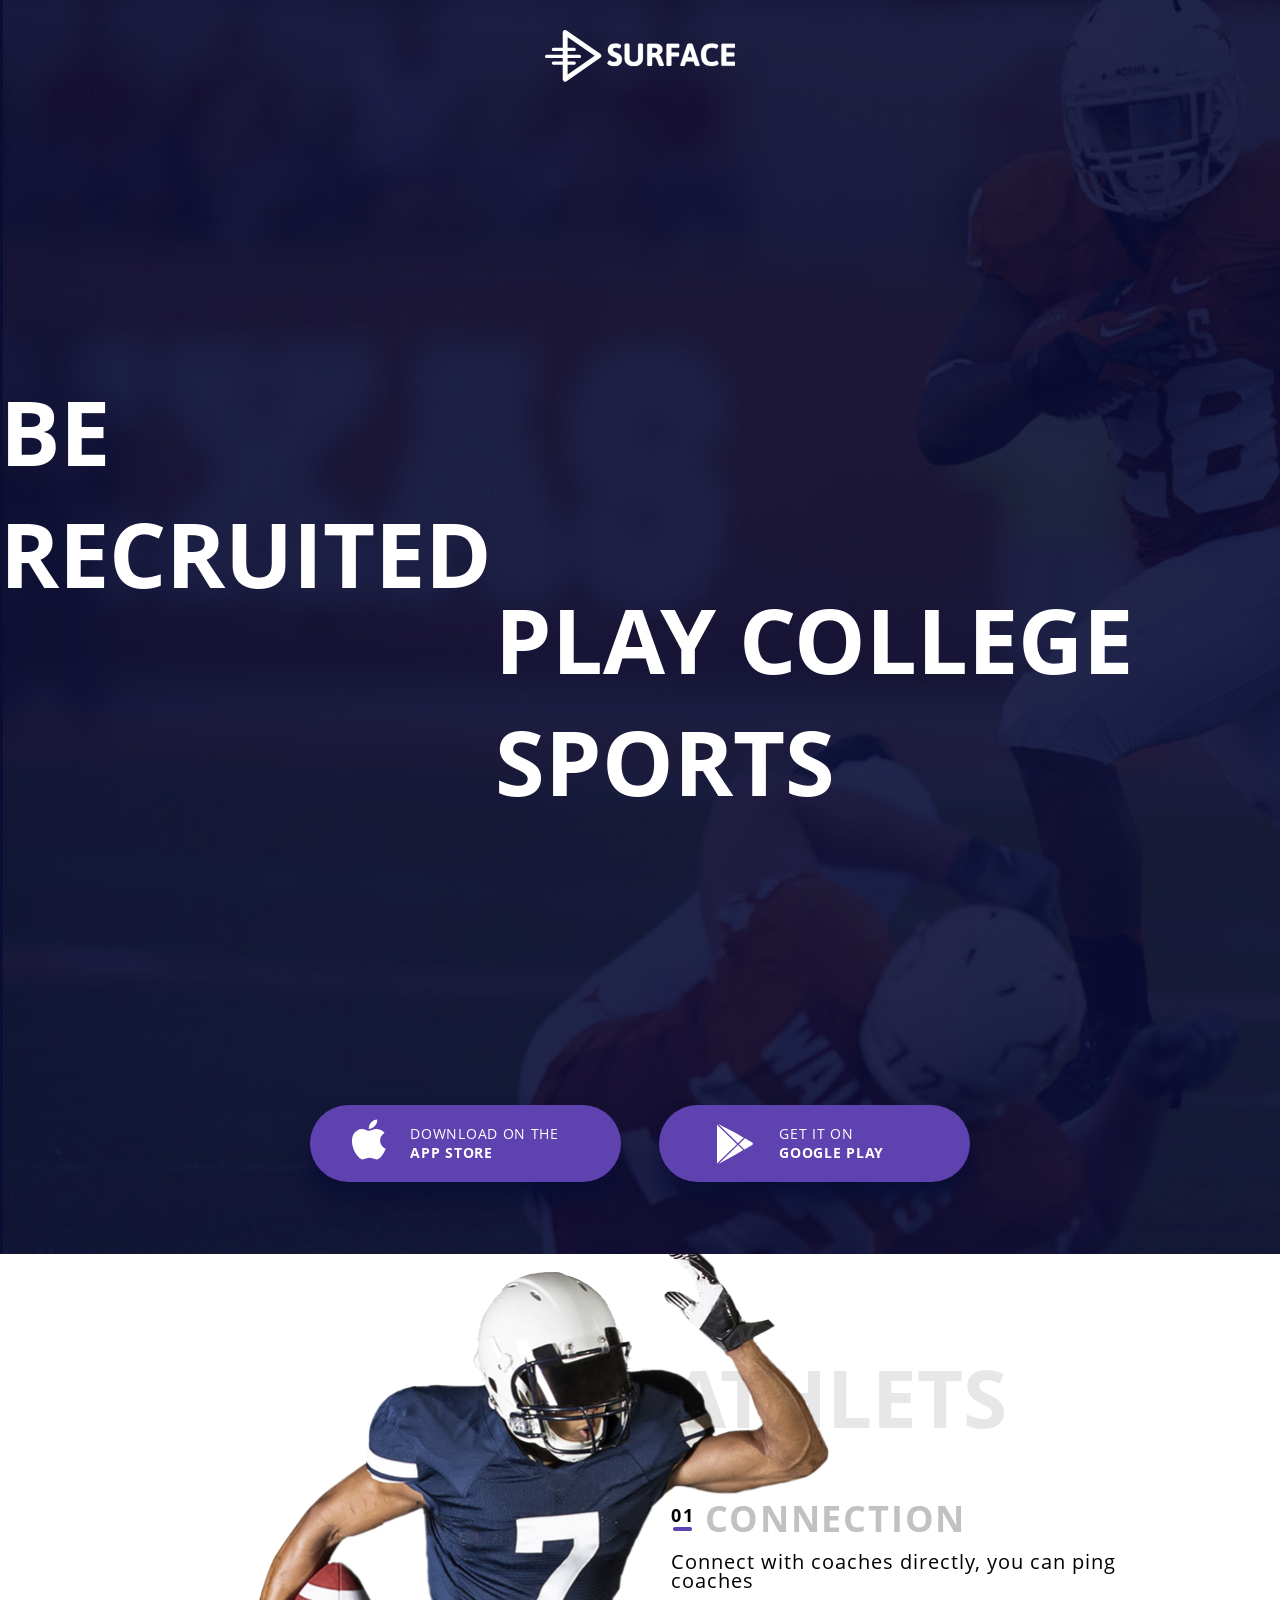
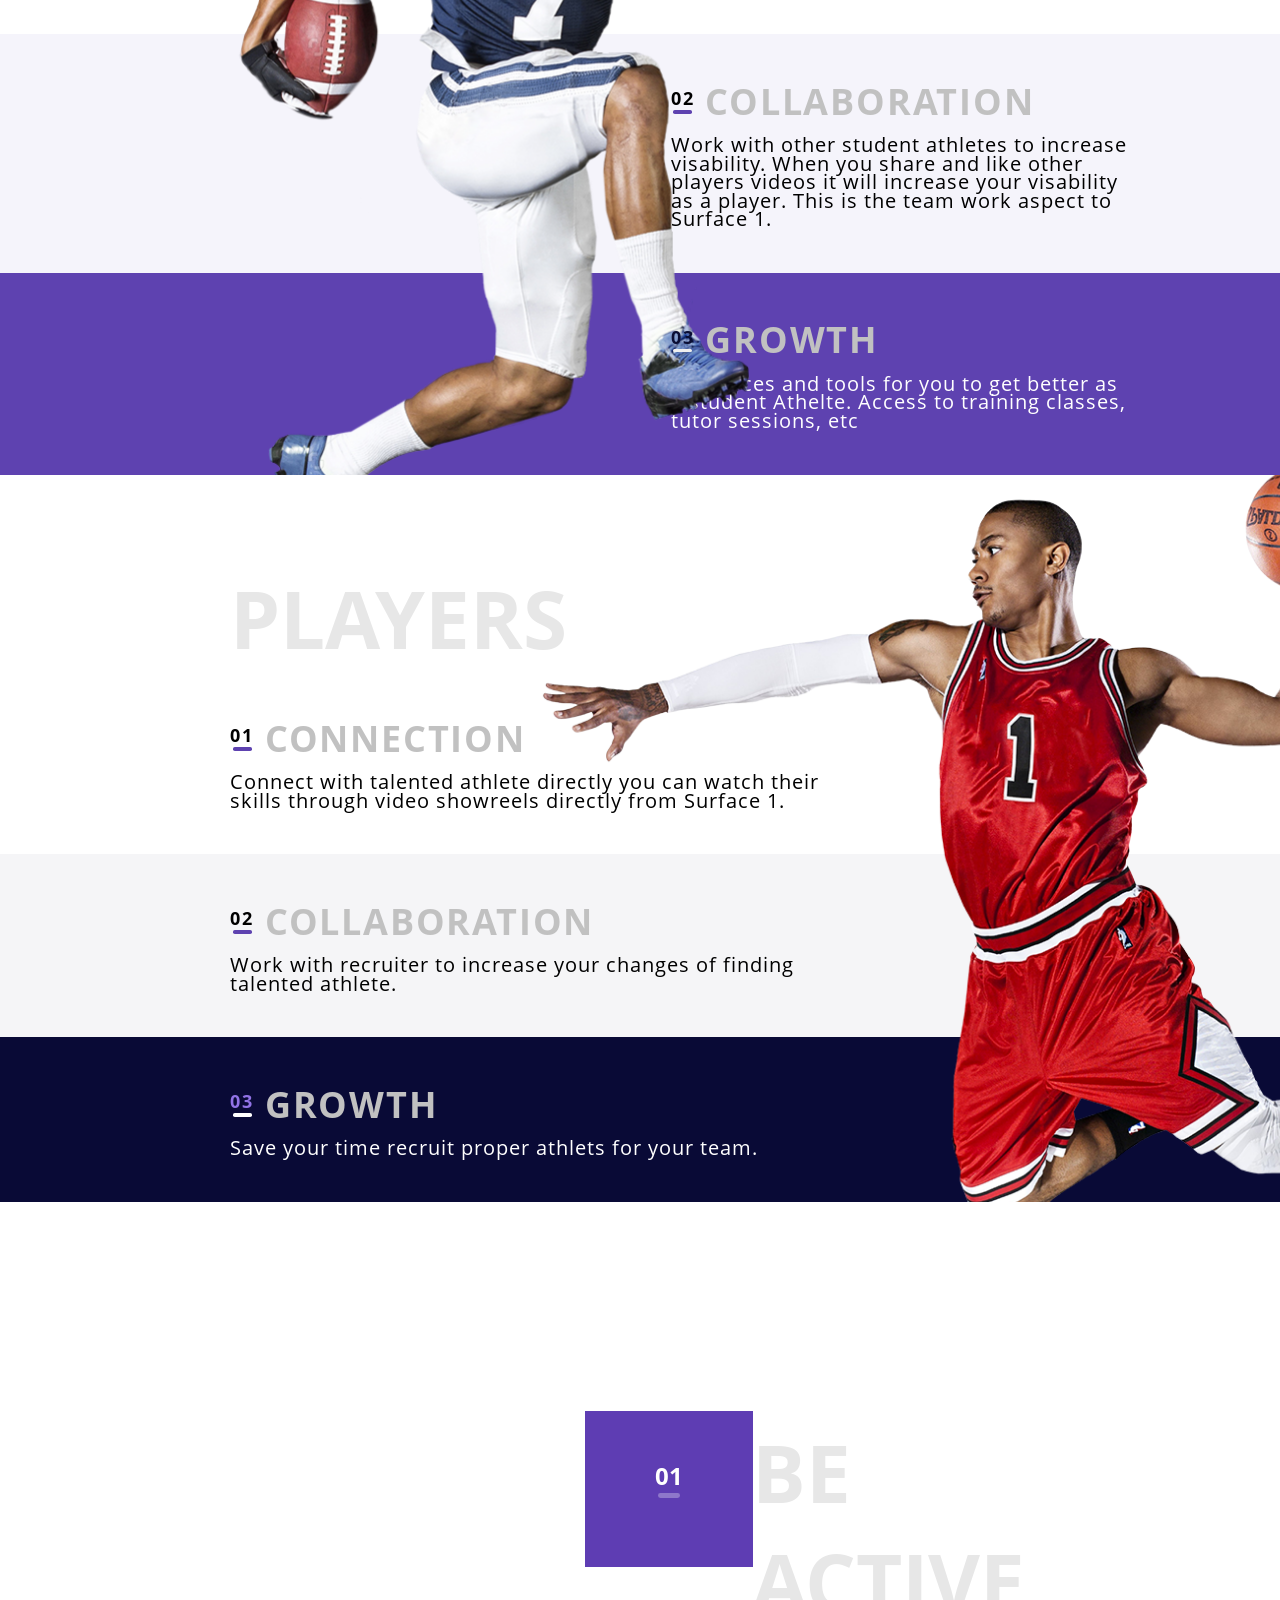
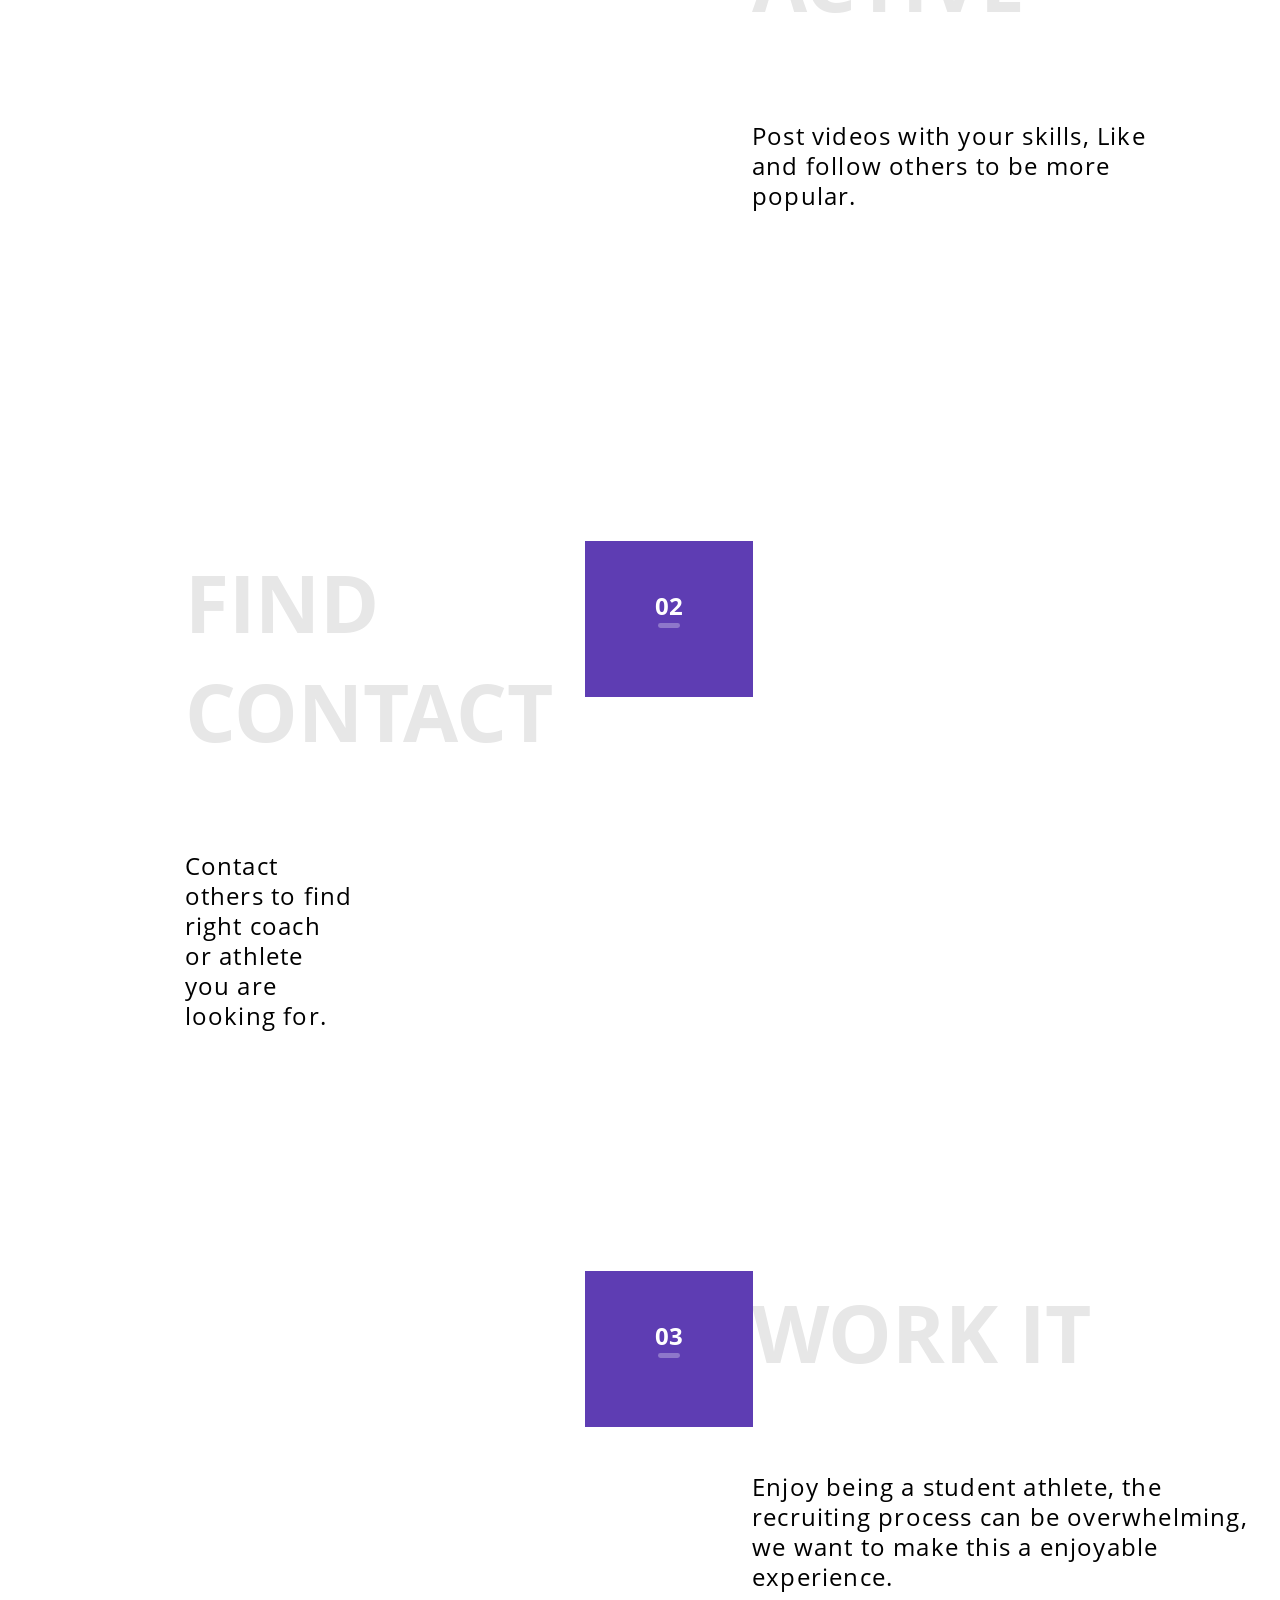
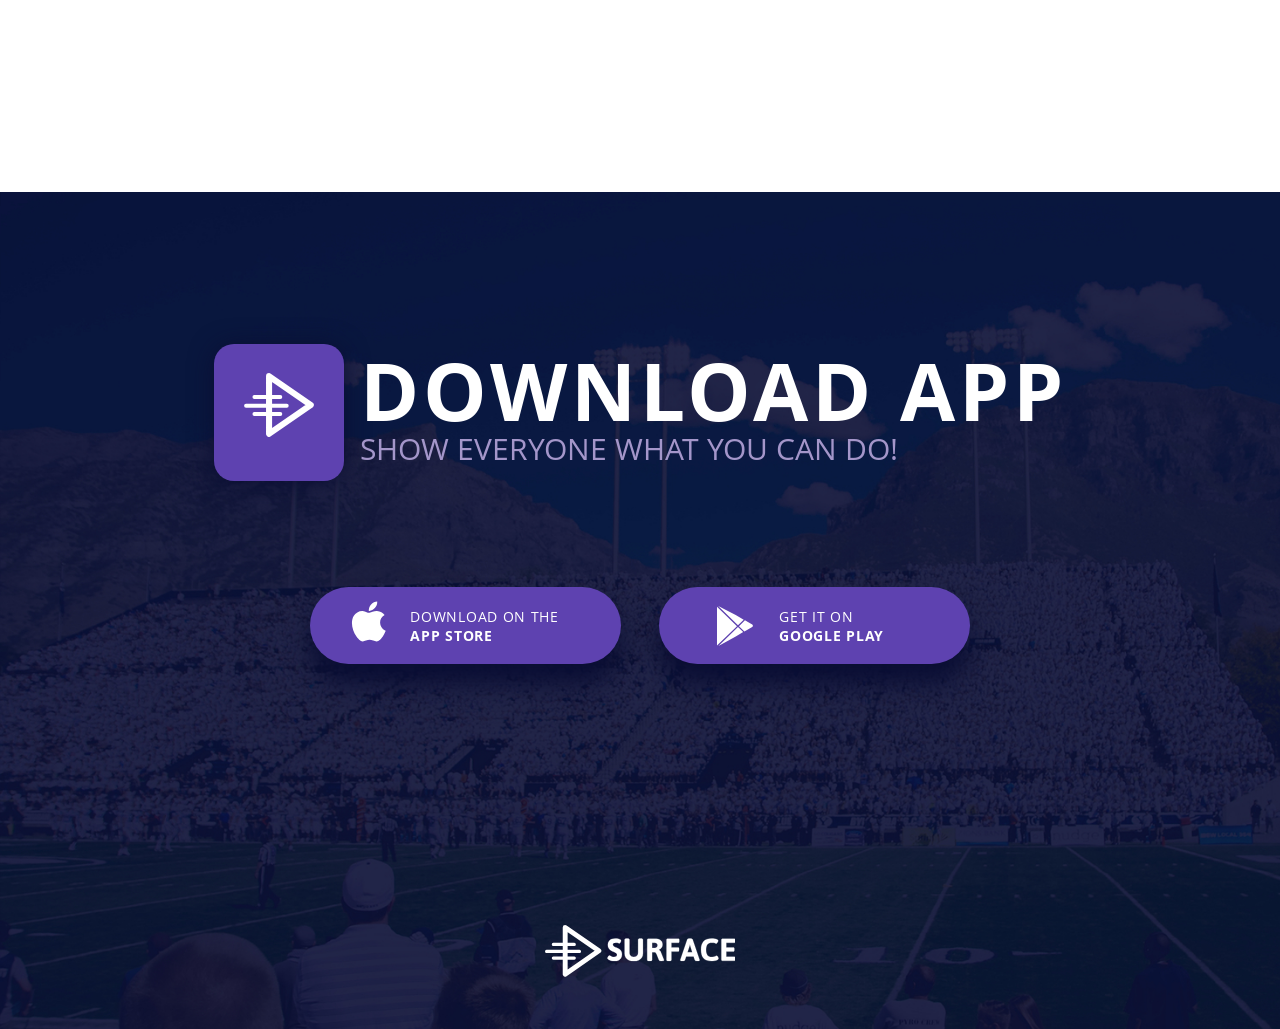
==== commit 3dc880fd: "zoom" ====
--- a/index.html
+++ b/index.html
@@ -32,8 +32,8 @@
           </g>
         </svg>
         <h1>
-          Be recruited
-          <span>Play college sports</span>
+          <span class="h1_left">Be recruited</span>
+          <span class="h1_right">Play college sports</span>
         </h1>
         <div class="button">
           <div class="button_left">
--- a/css/common.css
+++ b/css/common.css
@@ -91,18 +91,19 @@
   position: absolute;
 }
 .player img, .athlets img {
+  background-size: contain;
 	position: absolute;
 }
 
 @media (min-width: 961px) {
   h3 {
-    font-size: 1.8vw;
+    font-size: 2.25rem;
   }
  	h2 {
-    font-size: 4.1vw;
+    font-size: 5rem;
 	}
   .player h2, .athlets h2 {
-    margin-top: 4.6vw;
+    margin-top: 1.1em;
     margin-bottom: 0;
   }
   .sportsman {
@@ -110,7 +111,7 @@
     padding-top: 1.9vw;
   }
   .sportsman p {
-		font-size: 1.05vw;
+		font-size: 1.25rem;
     padding-right: 7.5vw;
 		font-weight: 400;
 		line-height: 1.45vw;
@@ -125,28 +126,28 @@
     display: none;
   }
   .button {
-    margin-top: 9%;
-    min-height: 4vw;
-    font-size: 0.7vw;
+    margin-top: 15.9em;
+    min-height: 5.5em;
+    font-size: 0.875rem;
   }
   .button_left, .button_right {
-    min-width: 16.2vw;
+    min-width: 19.4rem;
   }
   .apple_logo {
-    padding-top: 0.57vw;
-    padding-left: 1.97vw;
-    height: 2.5vw;
-    width: 2.1vw;
+    padding-top: 0.75em;
+    padding-left: 2.7em;
+    height: 3.42em;
+    width: 3em;
   }
   .google_play {
-    padding-top: 0.72vw;
-    margin-left: 2.97vw;
-    width: 2vw;
-    height: 2.6vw;
+    padding-top: 1em;
+    margin-left: 4em;
+    width: 2.85em;
+    height: 3.57em;
   }
 	.sportsman .number {
-    top: -0.5vw;
-    font-size: 0.94vw;
+    top: -0.53em;
+    font-size: 1.125rem;
 	}
 }
 
--- a/css/first_slide/header.css
+++ b/css/first_slide/header.css
@@ -8,20 +8,22 @@
 }
 @media (min-width: 961px) {
   header .surface_logo_text {
-    width: 9.9vw;
-    min-height: 2.7vw;
+    width: 11.9rem;
     margin-left: auto;
     margin-right: auto;
-    margin-top: 2.34vw;
+    margin-top: 2.34%;
   }
   h1 {
-    margin-top: 15.36vw;
-    font-size: 4.6vw;
-    margin-left: 9.9vw;
+    margin-top: 3.2em;
+    font-size: 5.625rem;
+    align-items: center;
   }
-  h1 span {
-    margin-top: -1.7vw;
-    padding-left: 23.5vw;
+  .h1_left {
+    margin-right: 7.7em;
+  }
+  .h1_right {
+    margin-top: -0.4em;
+    margin-left: 5.5em;
   }
   header {
     position: relative;
@@ -46,7 +48,7 @@
     margin-top: 23.6vw;
     padding-left: 11.7vw;
   }
-  h1 span {
+  .h1_right {
     letter-spacing: 0.05em;
     padding-left: 12vw;
     margin-top: 3.9vw;
@@ -72,7 +74,7 @@
     margin-top: 42.5vw;
     padding-left: 6.25vw;
   }
-  h1 span {
+  .h1_right {
     letter-spacing: 0.04em;
     padding-left: 13.75vw;
     margin-top: 4.7vw;
--- a/css/first_slide/athlets.css
+++ b/css/first_slide/athlets.css
@@ -13,9 +13,9 @@
 
 @media (min-width: 961px) {
   .athlets img {
-    margin-left: 14.2vw;
-		top: -1vw;
-    max-width: 37.8vw;
+    margin-left: 15%;
+    top: -1.9rem;
+    max-width: 45.3rem;
   }
   .athlets h2 {
 		padding-left: 52.4vw;
@@ -24,7 +24,8 @@
 	  padding-left: 52.4vw;
   }
   .athlets p {
-		max-width: 37.25vw;
+    padding-right: 25%;
+		max-width: 59.7rem;
   }
 }
 @media (min-width: 641px) and (max-width: 960px) {
--- a/css/first_slide/player.css
+++ b/css/first_slide/player.css
@@ -13,9 +13,9 @@
 
 @media (min-width: 961px) {
   .player img {
-    margin-left: 41.9vw;
-    top: -1.4vw;
-    max-width: 51.5vw;
+    margin-left: 42%;
+    top: -1rem;
+    max-width: 61rem;
   }
 	.player h2, .player .sportsman {
 	  padding-left: 18vw;
--- a/css/last_slide/motivation.css
+++ b/css/last_slide/motivation.css
@@ -15,9 +15,14 @@
 }
 
 @media (min-width: 961px) {
-  img {
+  .motivation img {
     height: 100%;
+    background-size: cover;
   }
+  .motivation .img {
+    height: 730px;
+  }
+
   .motivation {
     display: flex;
     position: relative;
@@ -28,46 +33,50 @@
   }
   .motivation .number_box {
     position: absolute;
-    top: 11vw;
+    top: 13.1rem;
     left: 45.7vw;
-    width: 8.6vw;
-    height: 8vw;
+    width: 10.5rem;
+    height: 9.7rem;
   }
   .motivation .number {
-    font-size: 1.25vw;
-    margin-top: 2.6vw;
-    margin-bottom: 1vw;
+    font-size: 1.5rem;
+    margin-top: 3rem;
+    margin-bottom: 1.2rem;
   }
   .motivation .context h2 {
-    margin-bottom: 4.5vw;
+    margin-bottom: 5.38rem;
+    margin-right: 8.6rem;
   }
   .motivation .context {
-    padding-left: 6vw;
-    padding-top: 7.8vw;
+    padding-left: 7rem;
+    padding-top: 9.3rem;
     box-sizing: border-box;
   }
   .motivation .context p {
-    font-size: 1.25vw;
+    font-size: 1.5rem;
     font-weight: 400;
     line-height: 1.25em;
     letter-spacing: 0.05em;
   }
   .motivation:nth-child(even) .context {
-    padding-left: 9.5vw;
+    display: flex;
+    flex-direction: column;
+    align-items: flex-end;
+    padding-left: 11.54rem;
   }
   .motivation:nth-child(even) .img {
     order: 1;
   }
 
   .motivation:nth-last-child(3) .context p {
-    max-width: 18vw;
+    max-width: 26rem;
   }
   .motivation:nth-last-child(2) .context p {
-    max-width: 20vw;
-    padding-right: 17.5vw;
+    max-width: 24rem;
+    margin-right: 21rem;
   }
   .motivation:nth-last-child(1) .context p {
-    max-width: 26vw;
+    max-width: 31.2rem;
   }
 }
 
--- a/css/last_slide/footer.css
+++ b/css/last_slide/footer.css
@@ -20,30 +20,31 @@
   }
   .top_footer {
     padding-top: 11.9vw;
-    padding-left: 26.25vw;
+    margin-left: auto;
+    margin-right: auto;
     display: flex;
   }
   footer .context {
-    margin-left: 1.9vw;
-    margin-top: 1.15vw;
+    margin-left: 1em;
+    margin-top: 1.38rem;
   }
   footer h2 {
     font-weight: 700;
-    line-height: 3.1vw;
+    line-height: 0.6em;
     letter-spacing: 0.05em;
   }
   .footer_surface {
-    width: 6.8vw;
-    height: 7.14vw;
-    border-radius: 0.78vw;
-    box-shadow: 0 0.83vw 1.25vw #0a0e34;
+    width: 8.125rem;
+    height: 8.56rem;
+    border-radius: 1.25rem;
+    box-shadow: 0 2px 24px #0a0e34;
   }
 
   footer .surface_logo {
-    width: 4.2vw;
-    height: 4.2vw;
-    margin-left: 1.5vw;
-    margin-top: 1.5vw;
+    width: 6rem;
+    height: 4rem;
+    margin-top: 1.8em;
+    margin-left: 1.1em;
     position: absolute;
   }
   footer .button {
@@ -51,14 +52,13 @@
   }
   footer h4 {
     position: absolute;
-    font-size: 1.56vw;
-    margin-top: 0.7vw;
+    font-size: 1.875rem;
+    margin-top: 0.84rem;
   }
   footer .surface_logo_text {
-    margin-top: 13.6vw;
-    padding-bottom: 2.7vw;
-    width: 9.9vw;
-    height: 2.7vw;
+    margin-top: 16.32rem;
+    padding-bottom: 3.24rem;
+    width: 11.9rem;
   }
 
 }
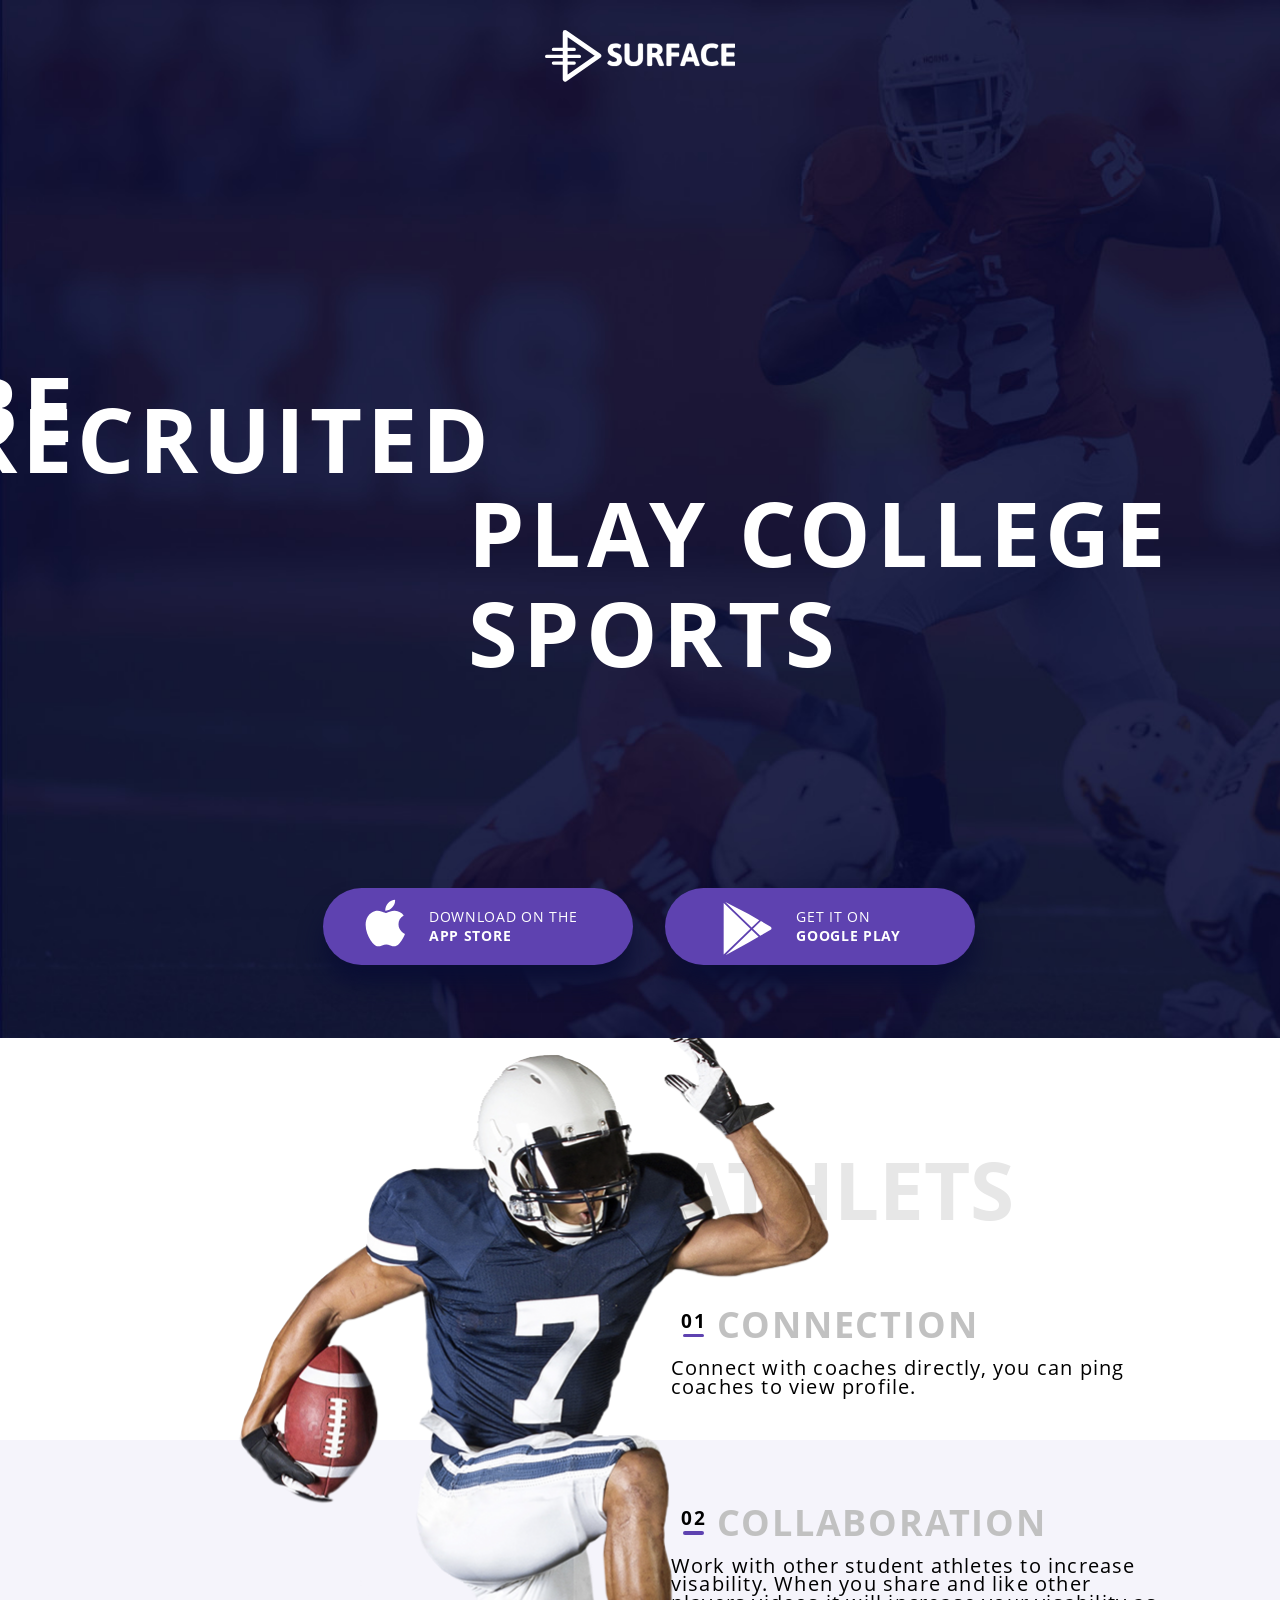
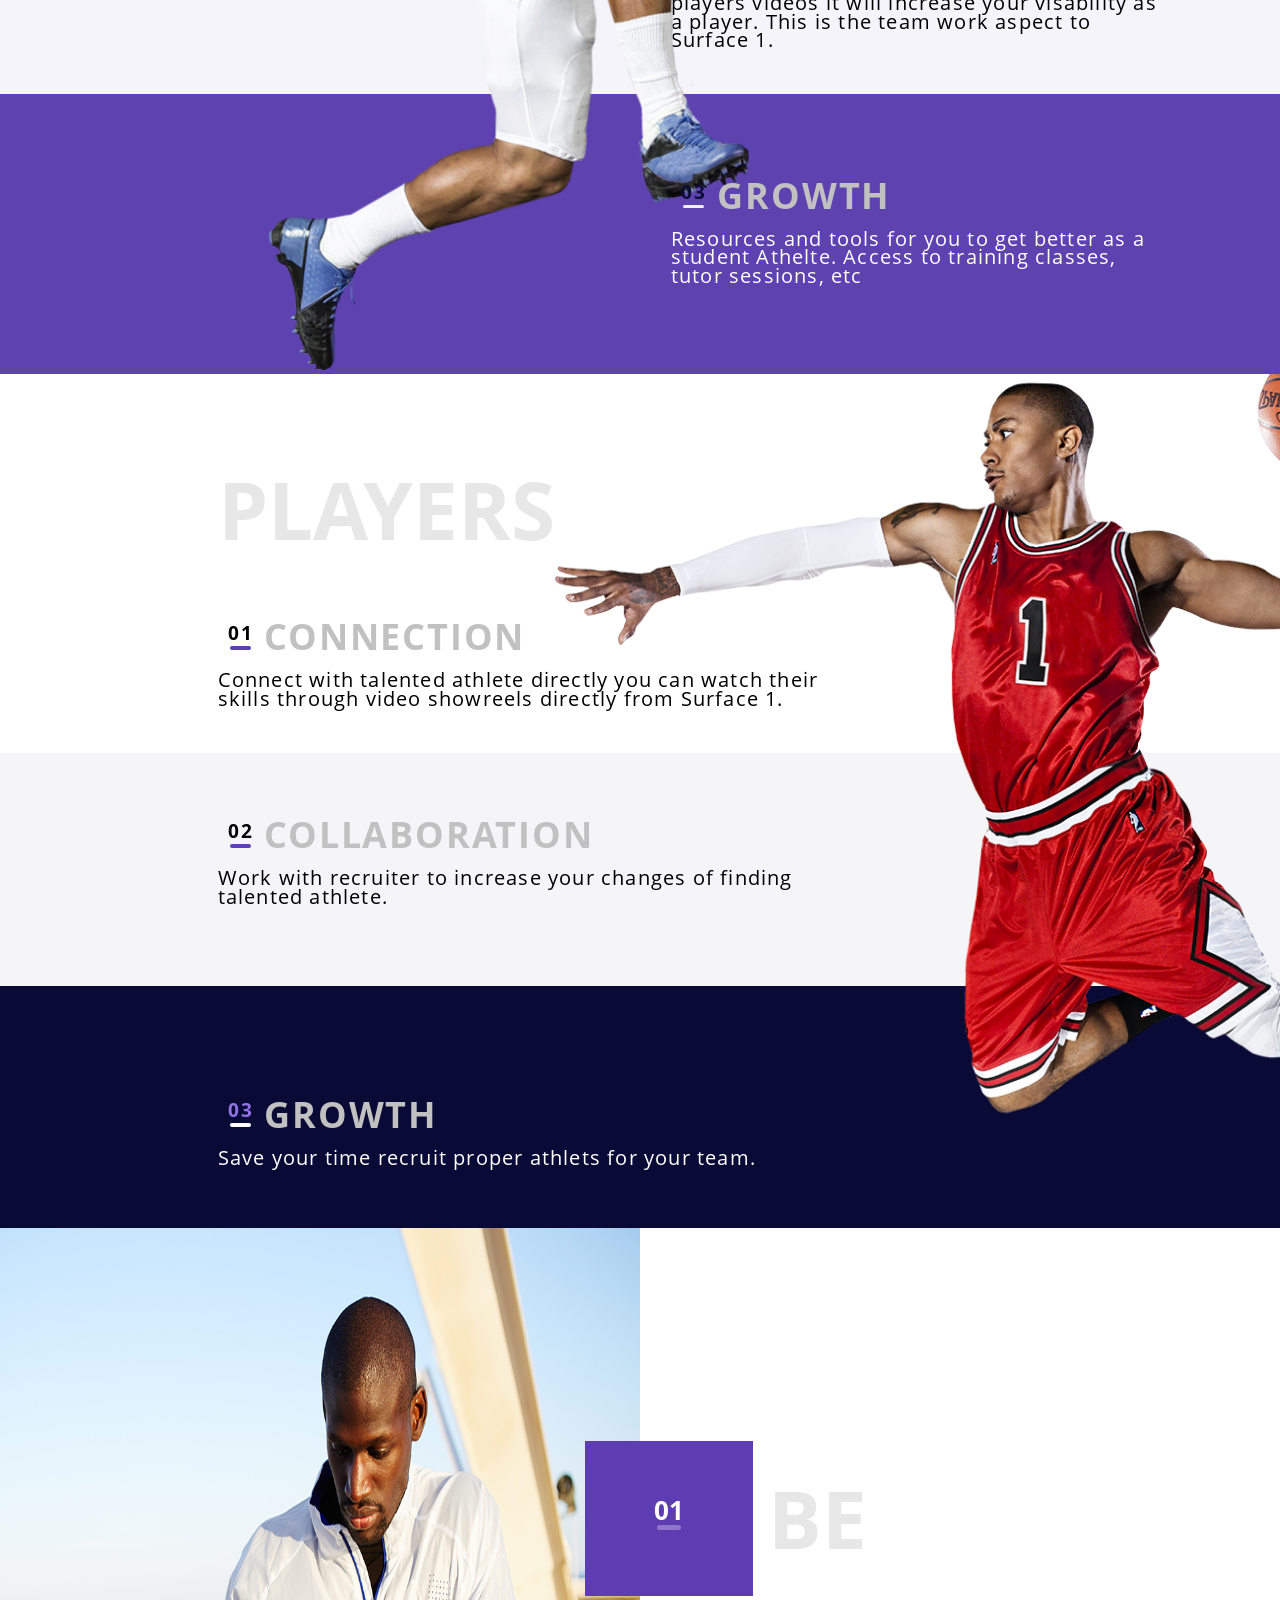
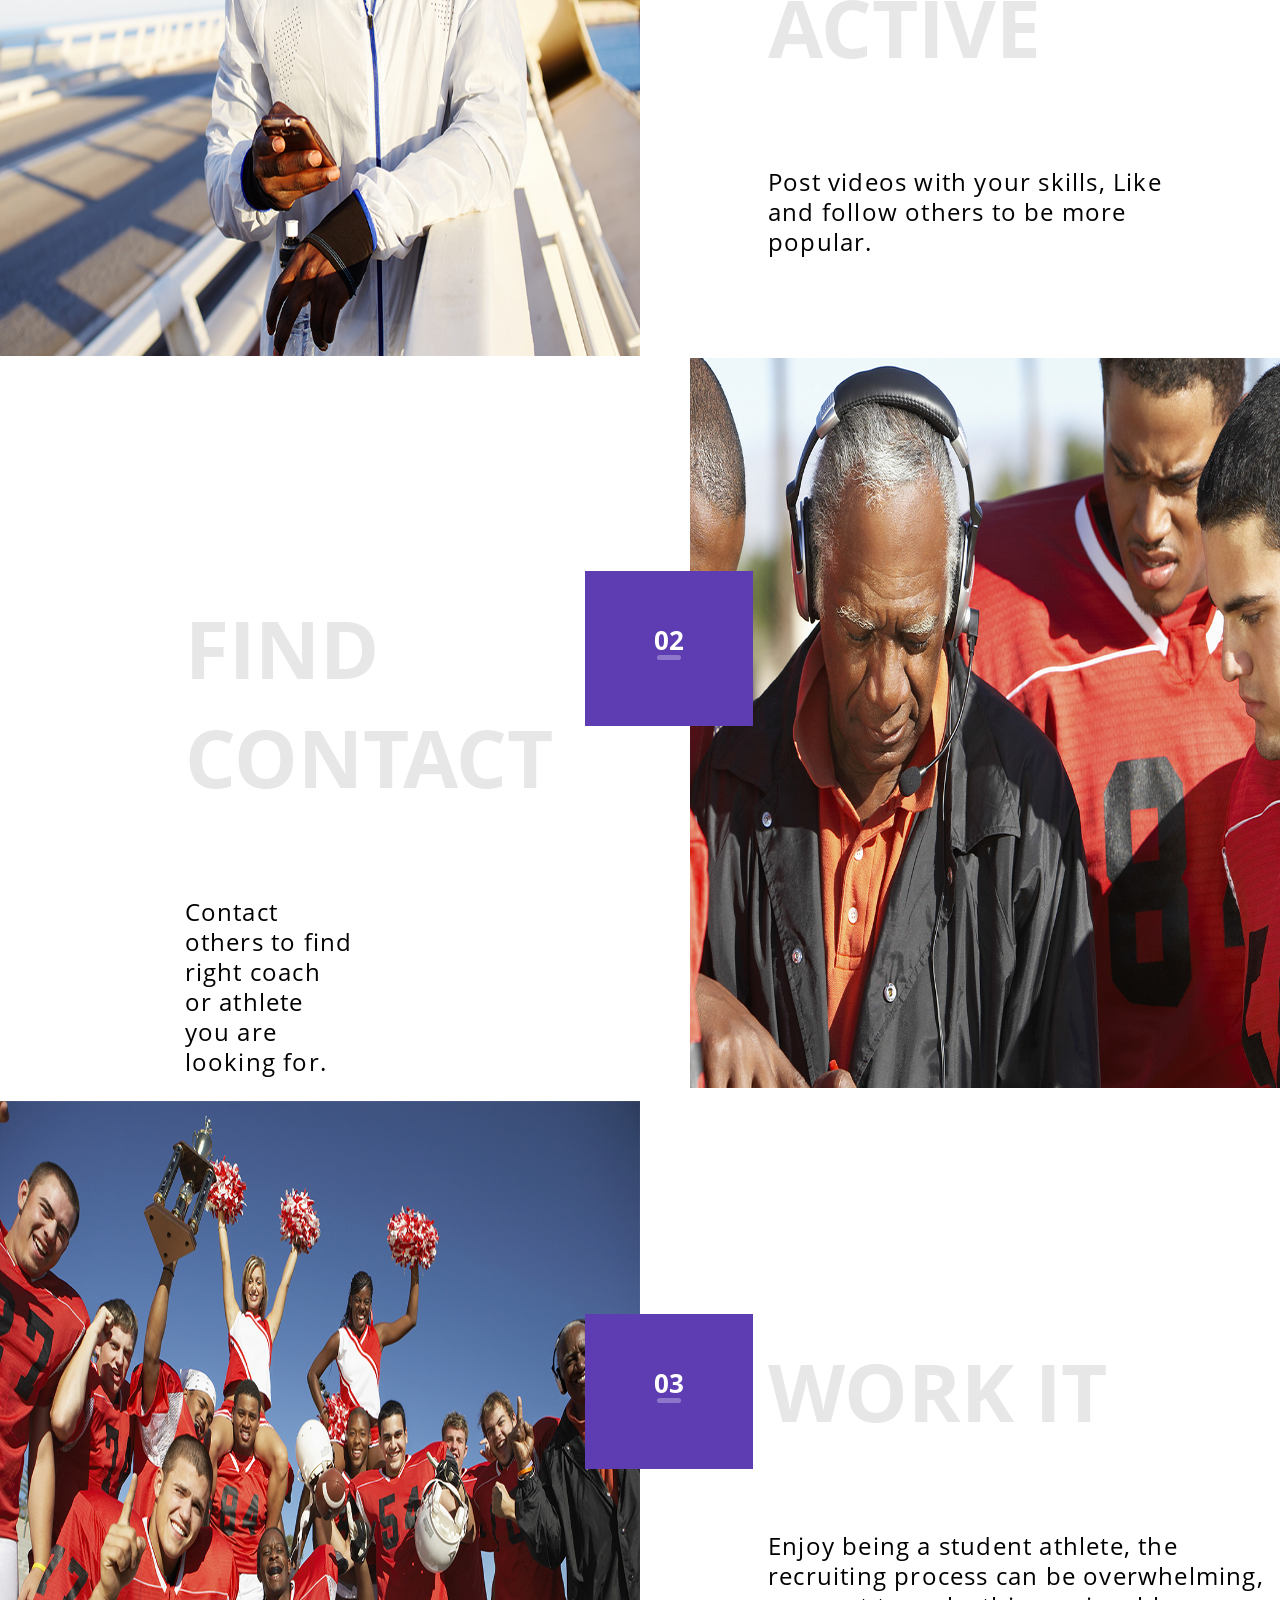
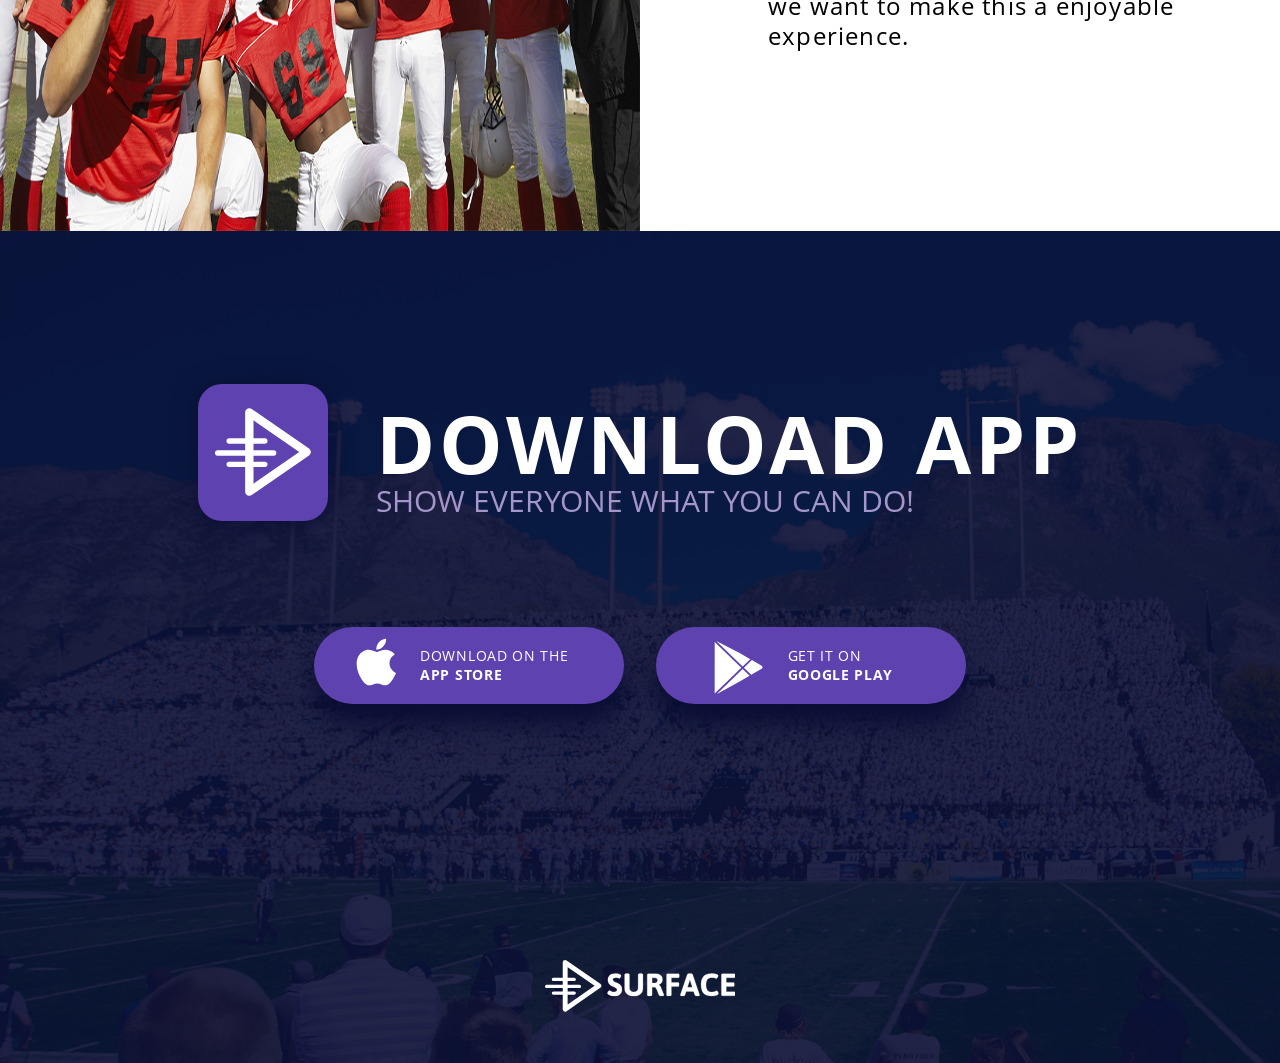
==== commit 5dca8f17: "desktop" ====
--- a/index.html
+++ b/index.html
@@ -74,7 +74,7 @@
             Connection
           </h3>
           <p>
-            Connect with coaches directly, you can ping coaches
+              Connect with coaches directly, you can ping coaches to view profile.
           </p>
         </div>
         <div class="sportsman">
--- a/css/common.css
+++ b/css/common.css
@@ -23,8 +23,6 @@
   background-repeat: no-repeat;
 }
 .sportsman h3 {
-  margin-top: 0.5em;
-  margin-bottom: 0.5em;
   letter-spacing: 0.05em;
   color: #c1c1c1;
 }
@@ -102,31 +100,28 @@
  	h2 {
     font-size: 5rem;
 	}
-  .player h2, .athlets h2 {
-    margin-top: 1.1em;
-    margin-bottom: 0;
-  }
   .sportsman {
     padding-bottom: 1.9vw;
-    padding-top: 1.9vw;
+    padding-top: 2em;
   }
   .sportsman p {
 		font-size: 1.25rem;
     padding-right: 7.5vw;
 		font-weight: 400;
 		line-height: 1.45vw;
-    margin-top: 0;
-		letter-spacing: 0.05em;
+    margin-top: 0.05em;
+		letter-spacing: 0.06em;
   }
 
   .sportsman h3 {
+    margin-top: 0.7em;
     margin-bottom: 0.8vw;
   }
   .sportsman .tablets {
     display: none;
   }
   .button {
-    margin-top: 15.9em;
+    margin-top: 10.4em;
     min-height: 5.5em;
     font-size: 0.875rem;
   }
@@ -136,19 +131,27 @@
   .apple_logo {
     padding-top: 0.75em;
     padding-left: 2.7em;
-    height: 3.42em;
-    width: 3em;
+    width: 3.5em;
   }
   .google_play {
     padding-top: 1em;
     margin-left: 4em;
-    width: 2.85em;
-    height: 3.57em;
+    width: 3.8em;
   }
 	.sportsman .number {
     top: -0.53em;
-    font-size: 1.125rem;
-	}
+    left: 0.53em;
+    margin-right: 0.53em;
+    font-size: 1.2rem;
+	}
+  .button_right .logo_bottom, .button_right .logo_top {
+    margin-left: 9.4em;
+  }
+  .button_left .logo_bottom, .button_left .logo_top {
+    margin-left: 7.6em;
+  }
+
+
 }
 
 @media (min-width: 641px) and (max-width: 960px) {
@@ -200,22 +203,22 @@
     font-size: 2vw;
 		top: -1vw;
 	}
+  .button_right .logo_bottom, .button_right .logo_top {
+    margin-left: 38.7%;
+  }
+  .button_left .logo_bottom, .button_left .logo_top {
+    margin-left: 32.2%;
+  }
 
 }
 
 @media (min-width: 641px) {
   .button_left {
     margin-left: auto;
-    margin-right: 3%;
+    margin-right: 2.5%;
   }
   .button_right {
     margin-right: auto;
-  }
-  .button_right .logo_bottom, .button_right .logo_top {
-    margin-left: 38.7%;
-  }
-  .button_left .logo_bottom, .button_left .logo_top {
-    margin-left: 32.2%;
   }
 }
 
--- a/css/first_slide/header.css
+++ b/css/first_slide/header.css
@@ -14,16 +14,23 @@
     margin-top: 2.34%;
   }
   h1 {
-    margin-top: 3.2em;
+    margin-top: 3.45em;
     font-size: 5.625rem;
     align-items: center;
+    font-weight: 700;
   }
   .h1_left {
-    margin-right: 7.7em;
+    margin-right: 9.2em;
+
+    line-height: 31.32px;
+    letter-spacing: 0.055em;
   }
   .h1_right {
-    margin-top: -0.4em;
-    margin-left: 5.5em;
+    margin-top: 0.3em;
+    margin-left: 5.2em;
+
+    line-height: 100px;
+    letter-spacing: 0.06em;
   }
   header {
     position: relative;
@@ -32,6 +39,7 @@
   }
   header .button {
     padding-bottom: 5.7vw;
+    margin-left: 1.25em;
   }
 }
 @media (min-width: 641px) and (max-width: 960px) {
--- a/css/first_slide/athlets.css
+++ b/css/first_slide/athlets.css
@@ -18,15 +18,28 @@
     max-width: 45.3rem;
   }
   .athlets h2 {
-		padding-left: 52.4vw;
+		padding-left: 53vw;
   }
   .athlets .sportsman {
 	  padding-left: 52.4vw;
   }
+  .athlets h2 {
+    margin-top: 1.2em;
+    margin-bottom: 0;
+  }
+
   .athlets p {
-    padding-right: 25%;
-		max-width: 59.7rem;
+    padding-right: 20%;
+		max-width: 88rem;
   }
+  .athlets .sportsman:nth-last-child(1) h3 {
+		margin-top: 2.8rem;
+  }
+
+  .athlets .sportsman:nth-last-child(1) p {
+		margin-bottom: 4rem;
+  }
+
 }
 @media (min-width: 641px) and (max-width: 960px) {
   .athlets img {
--- a/css/first_slide/player.css
+++ b/css/first_slide/player.css
@@ -13,13 +13,29 @@
 
 @media (min-width: 961px) {
   .player img {
-    margin-left: 42%;
-    top: -1rem;
+    margin-left: 43%;
+    top: -2rem;
     max-width: 61rem;
   }
-	.player h2, .player .sportsman {
-	  padding-left: 18vw;
+  .player h2 {
+    margin-top: 1em;
+    margin-bottom: -0.1em;
+  }
+ 	.player .sportsman, .player h2 {
+	  padding-left: 17%;
 	}
+  .player .sportsman:nth-last-child(2) p {
+		margin-bottom: 2.75em;
+  }
+
+  .player .sportsman:nth-last-child(1) h3 {
+		margin-top: 2em;
+  }
+
+  .player .sportsman:nth-last-child(1) p {
+		margin-bottom: 2.3rem;
+  }
+
 }
 @media (min-width: 641px) and (max-width: 960px) {
   .player img {
--- a/css/last_slide/motivation.css
+++ b/css/last_slide/motivation.css
@@ -33,22 +33,23 @@
   }
   .motivation .number_box {
     position: absolute;
-    top: 13.1rem;
+    top: 13.3rem;
     left: 45.7vw;
     width: 10.5rem;
     height: 9.7rem;
   }
   .motivation .number {
-    font-size: 1.5rem;
-    margin-top: 3rem;
+    font-size: 1.65rem;
+    margin-top: 3.2rem;
     margin-bottom: 1.2rem;
   }
   .motivation .context h2 {
     margin-bottom: 5.38rem;
+    margin-top: 5.38rem;
     margin-right: 8.6rem;
   }
   .motivation .context {
-    padding-left: 7rem;
+    padding-left: 8rem;
     padding-top: 9.3rem;
     box-sizing: border-box;
   }
--- a/css/last_slide/footer.css
+++ b/css/last_slide/footer.css
@@ -25,8 +25,9 @@
     display: flex;
   }
   footer .context {
-    margin-left: 1em;
-    margin-top: 1.38rem;
+    margin-left: -1em;
+    padding-left: 4em;
+    margin-top: 2.2rem;
   }
   footer h2 {
     font-weight: 700;
@@ -36,14 +37,13 @@
   .footer_surface {
     width: 8.125rem;
     height: 8.56rem;
-    border-radius: 1.25rem;
+    border-radius: 1.5rem;
     box-shadow: 0 2px 24px #0a0e34;
   }
 
   footer .surface_logo {
     width: 6rem;
-    height: 4rem;
-    margin-top: 1.8em;
+    margin-top: 1.5em;
     margin-left: 1.1em;
     position: absolute;
   }
@@ -56,7 +56,7 @@
     margin-top: 0.84rem;
   }
   footer .surface_logo_text {
-    margin-top: 16.32rem;
+    margin-top: 16rem;
     padding-bottom: 3.24rem;
     width: 11.9rem;
   }
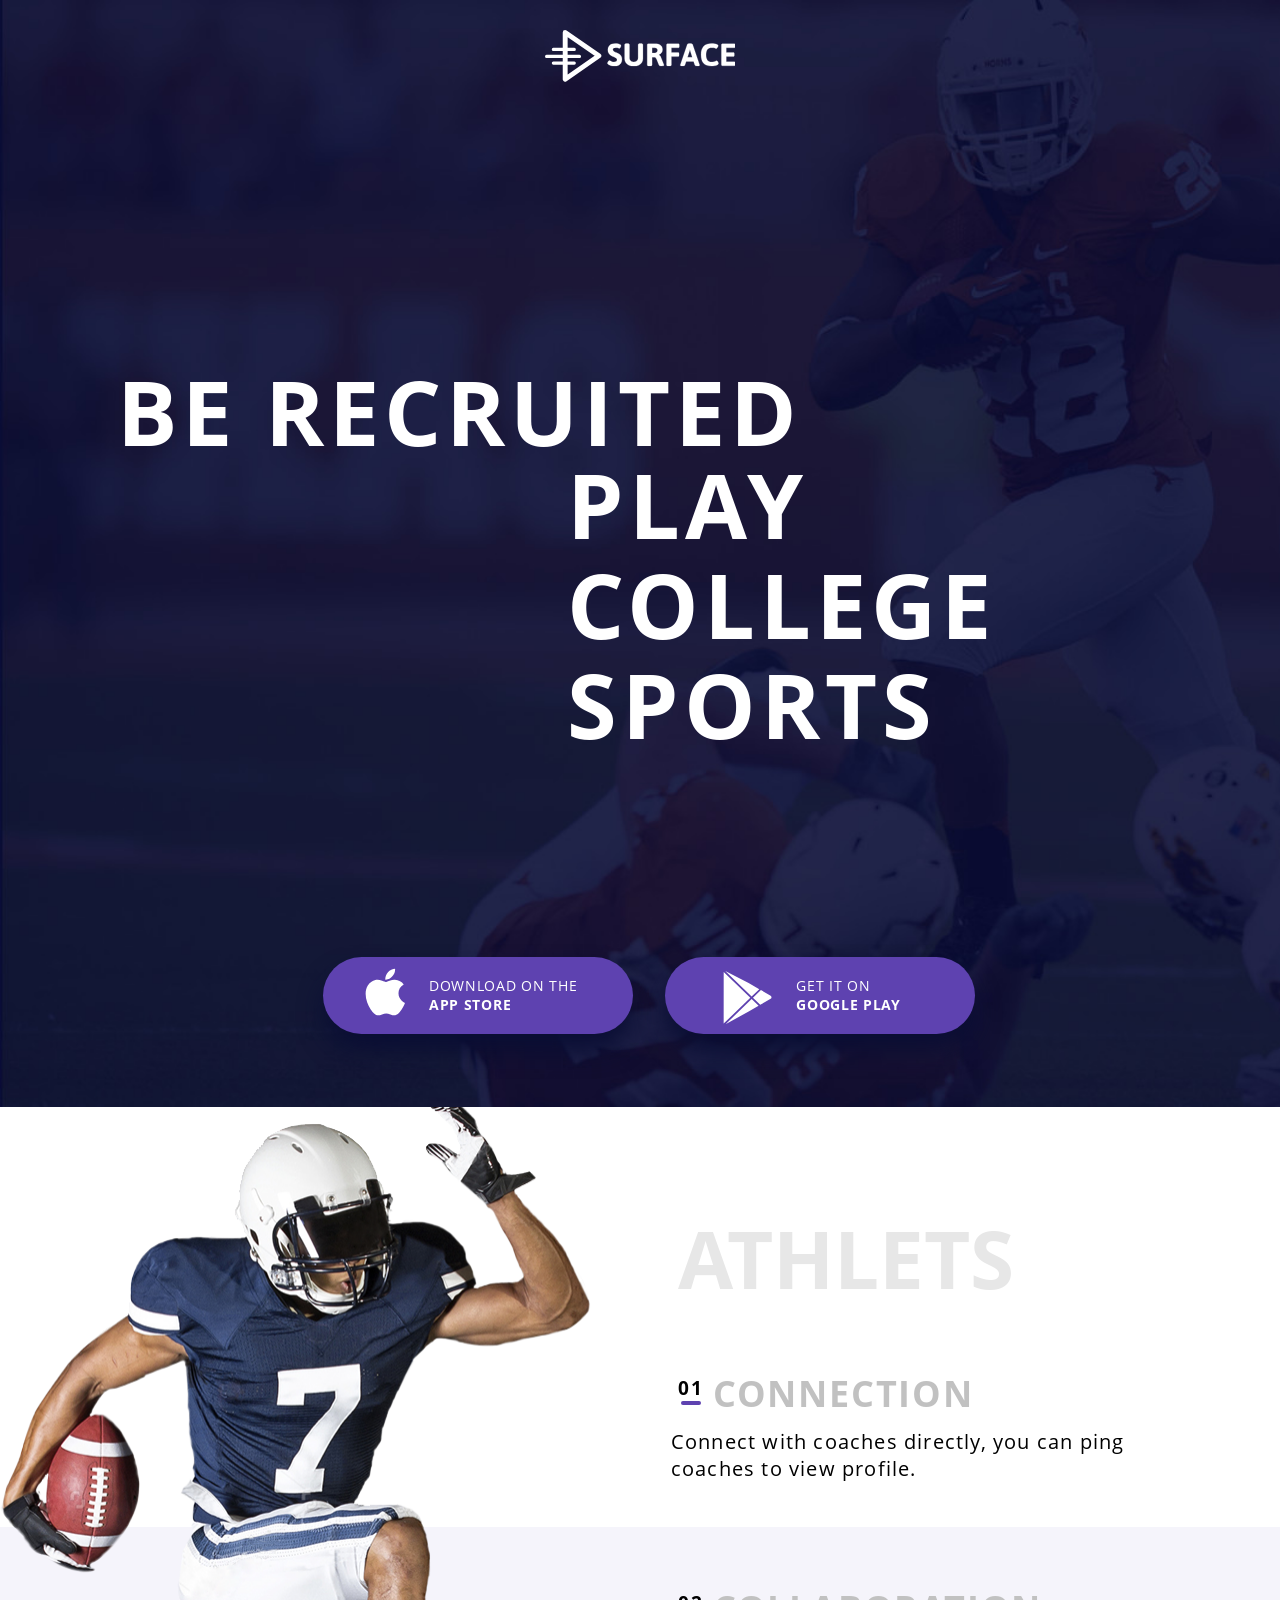
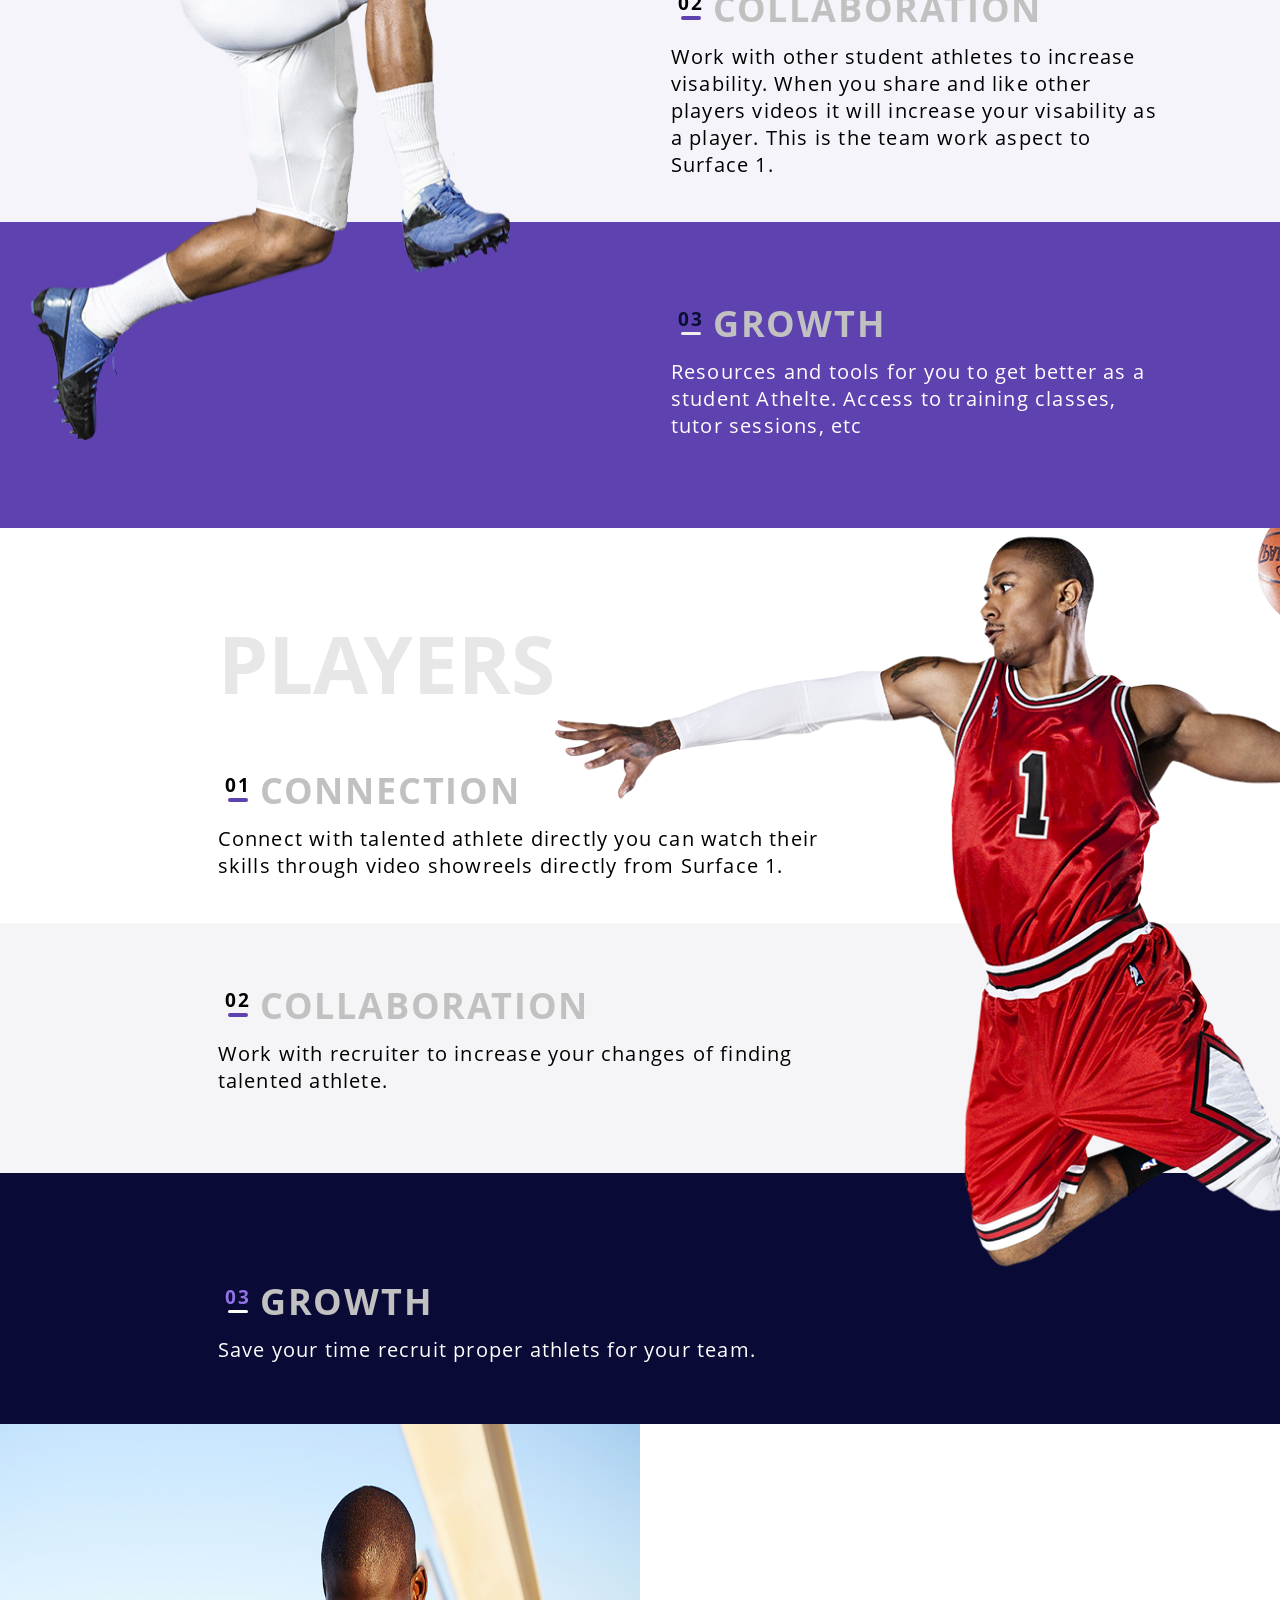
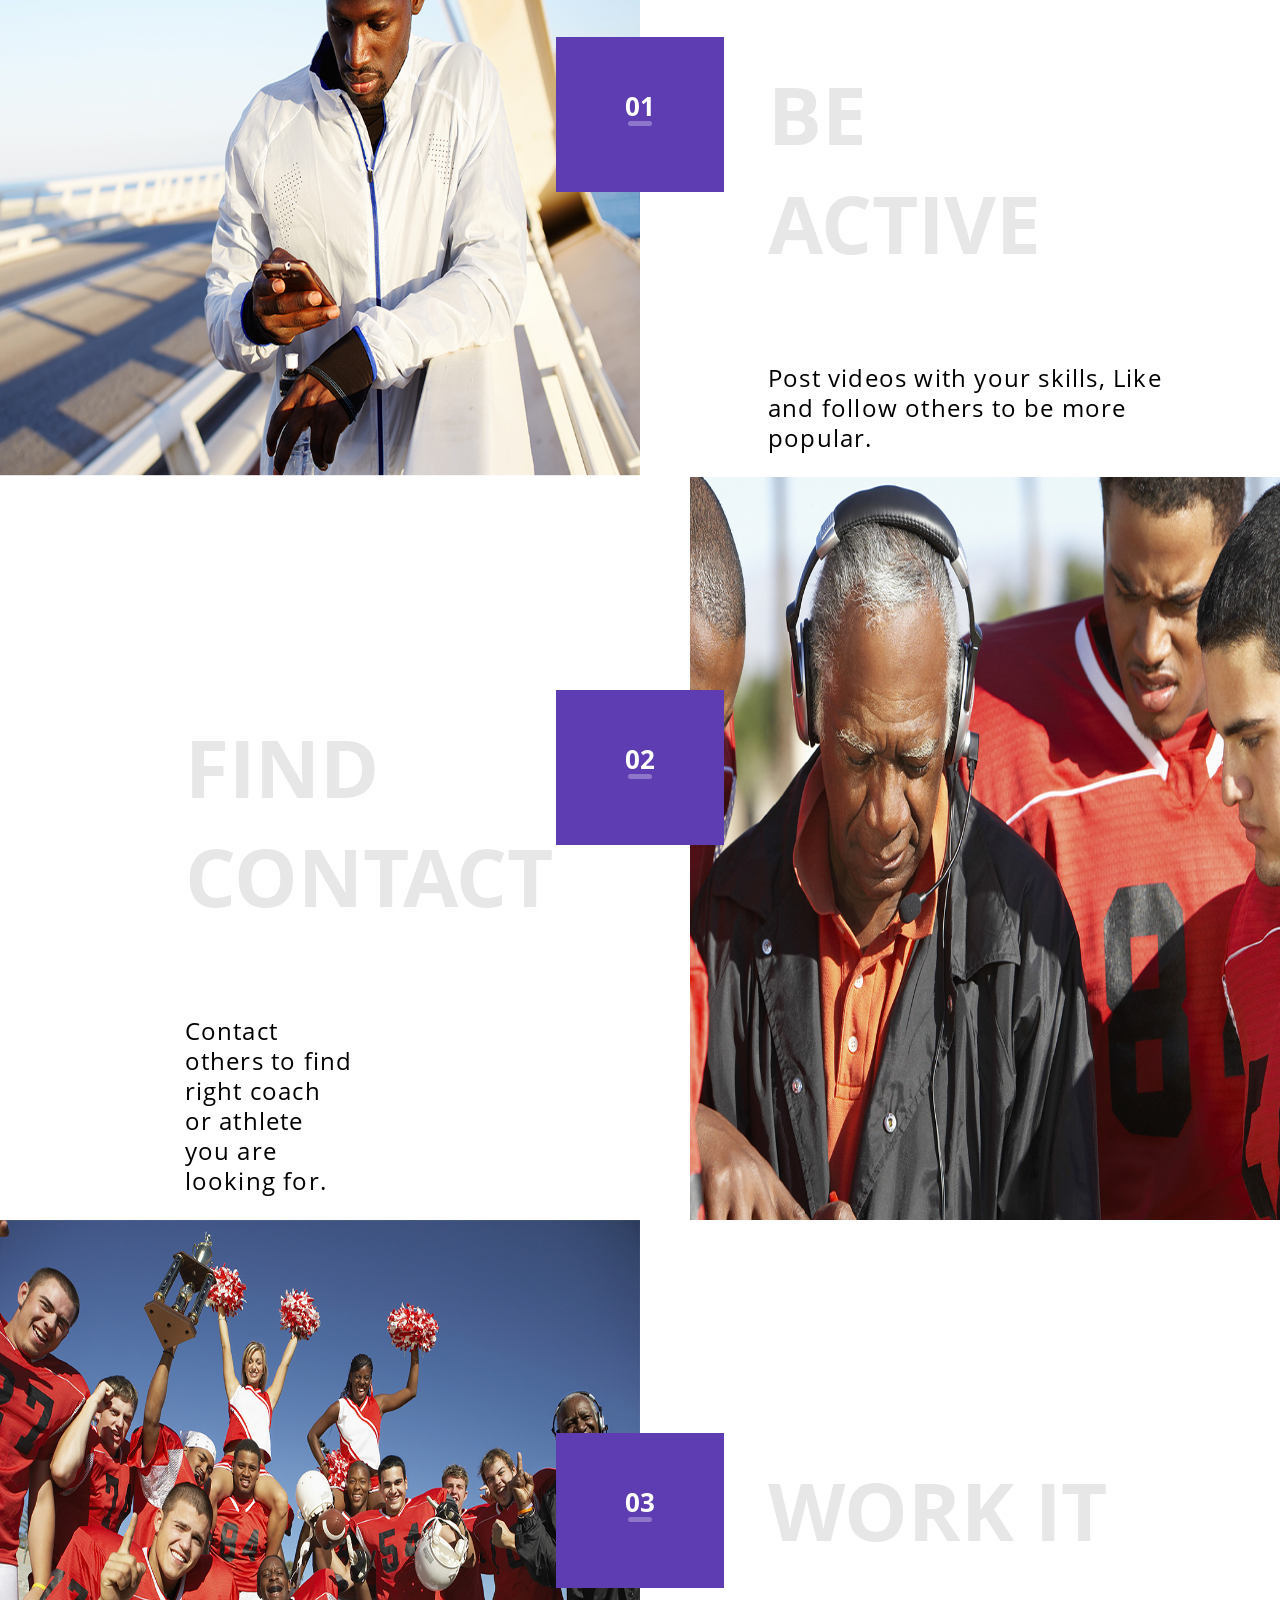
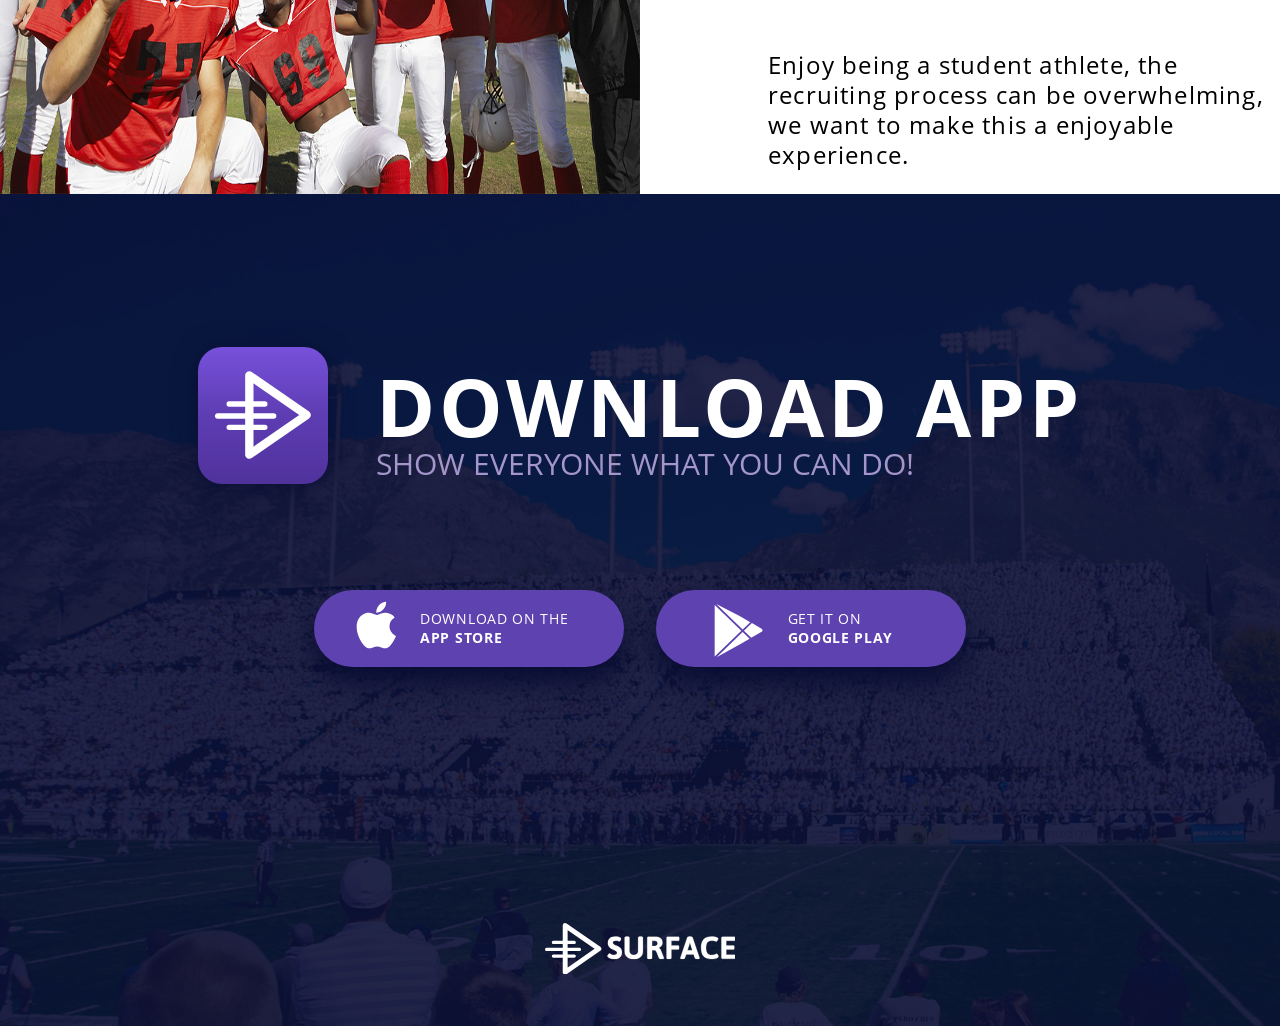
==== commit 3f56d3ee: "header_title+picture athlets+motivation_picture" ====
--- a/index.html
+++ b/index.html
@@ -31,10 +31,10 @@
           <path d="M356.505 184.362c-7.63 0-14.335-.772-20.117-2.316-5.782-1.544-10.202-3.436-13.26-5.676-3.057-2.24-4.586-4.36-4.586-6.357 0-1.575.59-3.512 1.77-5.813 1.182-2.3 2.59-4.283 4.224-5.95 1.635-1.664 2.997-2.496 4.087-2.496.666 0 2.09.575 4.27 1.725 3.268 1.695 6.37 3.057 9.308 4.086 2.937 1.03 6.313 1.544 10.127 1.544 4.238 0 7.826-.832 10.762-2.497 2.936-1.665 4.404-4.587 4.404-8.764 0-2.423-.757-4.512-2.27-6.268-1.514-1.756-3.452-3.24-5.813-4.45-2.36-1.21-5.57-2.634-9.626-4.27l-7.175-3.087c-4.36-2.12-8.1-4.45-11.217-6.993-3.118-2.543-5.66-5.903-7.63-10.08-1.967-4.18-2.95-9.295-2.95-15.35 0-7.386 1.816-13.532 5.45-18.436 3.632-4.904 8.354-8.507 14.167-10.808 5.812-2.3 12.048-3.45 18.71-3.45 5.448 0 10.382.56 14.802 1.68 4.42 1.12 7.887 2.557 10.4 4.313 2.512 1.757 3.768 3.513 3.768 5.27 0 1.452-.47 3.314-1.407 5.584-.94 2.27-2.104 4.254-3.497 5.95-1.393 1.694-2.694 2.542-3.905 2.542-.544 0-1.513-.303-2.905-.908-2.24-.908-4.496-1.65-6.767-2.225-2.27-.575-5.04-.863-8.31-.863-5.63 0-9.536.893-11.715 2.68-2.18 1.785-3.27 3.89-3.27 6.31 0 2.786.742 5.117 2.225 6.994 1.484 1.877 3.36 3.42 5.63 4.632 2.27 1.21 5.435 2.604 9.492 4.178 6.115 2.603 11.11 5.07 14.985 7.402 3.875 2.33 7.22 5.676 10.036 10.035 2.816 4.36 4.224 9.93 4.224 16.712 0 8.295-1.74 15.092-5.222 20.39-3.482 5.297-7.962 9.127-13.442 11.488-5.48 2.362-11.398 3.542-17.755 3.542zm96.724 0c-9.81 0-18.21-1.544-25.204-4.632-6.993-3.087-12.337-7.553-16.03-13.396-3.693-5.842-5.54-12.88-5.54-21.115V74.832c0-1.756.787-3.073 2.36-3.95 1.576-.88 4.028-1.318 7.358-1.318h5.45c3.33 0 5.766.44 7.31 1.317 1.544.878 2.316 2.195 2.316 3.95v68.752c0 3.754.923 7.114 2.77 10.08 1.847 2.968 4.435 5.284 7.765 6.95 3.33 1.664 7.145 2.496 11.444 2.496 4.297 0 8.127-.832 11.487-2.497 3.36-1.665 5.98-3.98 7.856-6.948 1.877-2.967 2.816-6.327 2.816-10.08V74.832c0-1.756.77-3.073 2.315-3.95 1.544-.88 3.98-1.318 7.31-1.318h5.36c3.33 0 5.766.44 7.31 1.317 1.544.878 2.316 2.195 2.316 3.95v70.387c0 8.233-1.846 15.272-5.54 21.114-3.692 5.843-9.036 10.31-16.03 13.396-6.992 3.088-15.393 4.632-25.2 4.632zm78.376-1.09c-6.478 0-9.717-1.695-9.717-5.085V76.377c0-2.24.513-3.86 1.543-4.86 1.03-.998 2.664-1.497 4.904-1.497h31.515c26.76 0 40.142 10.08 40.142 30.243 0 6.115-1.71 11.382-5.13 15.802-3.422 4.42-8.01 7.72-13.76 9.9v.636c1.998.848 4.102 2.665 6.312 5.45s3.98 5.933 5.313 9.445l14.257 35.51c.485 1.454.727 2.483.727 3.09 0 2.118-3.21 3.177-9.627 3.177h-6.63c-5.39 0-8.507-1.12-9.354-3.36l-12.806-31.515c-1.21-2.42-2.377-4.298-3.497-5.63-1.12-1.332-2.68-2.347-4.677-3.043-1.998-.696-4.692-1.044-8.083-1.044h-6.267v39.507c0 3.39-3.24 5.085-9.717 5.085h-5.45zm30.425-66.026c2.18 0 4.24-.62 6.177-1.862 1.938-1.24 3.48-2.92 4.632-5.04 1.15-2.12 1.724-4.45 1.724-6.993 0-3.753-1.226-6.735-3.678-8.945s-5.767-3.315-9.945-3.315h-14.167v26.156h15.258zm68.116 66.026c-6.478 0-9.717-1.695-9.717-5.085V76.377c0-2.24.513-3.86 1.543-4.86 1.03-.998 2.664-1.497 4.904-1.497h53.947c1.696 0 2.922.635 3.678 1.907.757 1.27 1.136 3.33 1.136 6.176v4.904c0 2.846-.38 4.904-1.136 6.176-.756 1.27-1.982 1.907-3.678 1.907h-35.51v23.613h34.33c1.695 0 2.936.636 3.723 1.907.787 1.272 1.18 3.3 1.18 6.085v4.995c0 2.846-.393 4.92-1.18 6.222-.787 1.3-2.028 1.952-3.723 1.952h-34.33v42.323c0 3.39-3.24 5.085-9.718 5.085h-5.45zm70.205 0c-6.6 0-9.9-1.18-9.9-3.542 0-.666.213-1.634.637-2.906l35.6-103.807c.85-2.3 3.907-3.452 9.174-3.452h8.357c5.267 0 8.325 1.15 9.173 3.452l35.6 103.807c.304 1.21.455 2.18.455 2.906 0 1.21-.65 2.104-1.952 2.68-1.302.575-3.346.862-6.13.862h-7.085c-2.543 0-4.586-.257-6.13-.772-1.544-.514-2.498-1.377-2.86-2.588l-6.54-19.708h-38.054l-6.54 19.708c-.665 2.24-3.147 3.36-7.446 3.36h-6.357zm51.496-44.41l-9.173-28.7c-.545-1.453-1.014-3.118-1.408-4.995-.393-1.877-.742-3.663-1.044-5.358h-.635l-.363 1.997c-.606 3.572-1.302 6.357-2.09 8.355l-9.535 28.7h24.25zm97.995 45.5c-18.163 0-31.56-4.722-40.187-14.168-8.628-9.445-12.942-24.127-12.942-44.048 0-38.326 17.983-57.49 53.948-57.49 4.905 0 9.99.486 15.258 1.454 5.268.97 9.672 2.316 13.214 4.042 3.542 1.725 5.313 3.648 5.313 5.767 0 1.513-.605 3.496-1.816 5.948-1.21 2.452-2.65 4.616-4.314 6.493-1.665 1.878-3.133 2.817-4.405 2.817-.303 0-1.12-.303-2.452-.908-2.906-1.212-5.95-2.227-9.127-3.044-3.18-.817-7.222-1.226-12.126-1.226-9.506 0-16.544 3.012-21.116 9.037-4.57 6.024-6.857 15.12-6.857 27.29s2.302 21.344 6.904 27.52c4.6 6.175 11.504 9.263 20.707 9.263 4.784 0 8.947-.484 12.49-1.453 3.54-.97 7.007-2.21 10.398-3.723.18-.06.726-.288 1.634-.682.91-.393 1.575-.59 1.998-.59 1.575 0 3.088.923 4.54 2.77 1.454 1.847 2.635 3.936 3.543 6.267.91 2.33 1.363 4.01 1.363 5.04 0 2.966-1.983 5.48-5.95 7.537-3.965 2.06-8.748 3.588-14.35 4.587-5.6 1-10.82 1.498-15.665 1.498zM907.06 183c-2.24 0-3.875-.515-4.905-1.544-1.03-1.03-1.544-2.664-1.544-4.904V76.377c0-2.24.514-3.86 1.543-4.86 1.03-.998 2.664-1.497 4.905-1.497h59.124c1.695 0 2.92.635 3.678 1.907.757 1.27 1.135 3.33 1.135 6.176v4.904c0 2.846-.378 4.904-1.135 6.176-.757 1.27-1.983 1.907-3.678 1.907h-40.688v23.43h36.328c1.696 0 2.922.637 3.678 1.91.757 1.27 1.136 3.33 1.136 6.174v4.996c0 2.845-.38 4.904-1.136 6.175-.756 1.272-1.982 1.908-3.678 1.908h-36.328v26.156h40.778c1.696 0 2.922.635 3.68 1.906.756 1.272 1.134 3.3 1.134 6.085v5.087c0 2.846-.378 4.904-1.135 6.176-.756 1.27-1.982 1.907-3.678 1.907h-59.214z"/>
           </g>
         </svg>
-        <h1>
-          <span class="h1_left">Be recruited</span>
-          <span class="h1_right">Play college sports</span>
-        </h1>
+        <div class="header_title">
+          <span class="title_left">Be recruited</span>
+          <span class="title_right">Play college sports</span>
+        </div>
         <div class="button">
           <div class="button_left">
             <svg class="apple_logo" xmlns="http://www.w3.org/2000/svg" viewBox="0 0 170 170">
--- a/css/common.css
+++ b/css/common.css
@@ -5,7 +5,7 @@
   font-family: OpenSansRegular;
   box-sizing: border-box;
 }
-h1, h2, h3, .number, .logo_bottom {
+.header_title, h2, h3, .number, .logo_bottom {
   font-family: OpenSansBold;
   text-transform: uppercase;
 }
@@ -52,6 +52,11 @@
 .button {
   display: flex;
 }
+.button_left:hover,
+.button_right:hover {
+  background-image: linear-gradient(to top, #50329c 0%, #5e42b0 100%, #7751db 100%);
+}
+
 .logo_top {
   margin-top: auto;
   letter-spacing: 0.7px;
@@ -65,7 +70,7 @@
   display: flex;
   flex-direction: column;
   border-radius: 2.86em;
-  box-shadow: 0 1.4em 1.7em #0a0e34;
+  box-shadow: 0 16px 24px #0a0e34;
   background-color: #5e42b0;
 }
 .surface_logo_text {
@@ -108,7 +113,6 @@
 		font-size: 1.25rem;
     padding-right: 7.5vw;
 		font-weight: 400;
-		line-height: 1.45vw;
     margin-top: 0.05em;
 		letter-spacing: 0.06em;
   }
@@ -121,7 +125,7 @@
     display: none;
   }
   .button {
-    margin-top: 10.4em;
+    margin-top: 14.5em;
     min-height: 5.5em;
     font-size: 0.875rem;
   }
@@ -139,9 +143,9 @@
     width: 3.8em;
   }
 	.sportsman .number {
-    top: -0.53em;
-    left: 0.53em;
-    margin-right: 0.53em;
+    top: -0.6em;
+    left: 0.4em;
+    margin-right: 0.3em;
     font-size: 1.2rem;
 	}
   .button_right .logo_bottom, .button_right .logo_top {
@@ -150,8 +154,9 @@
   .button_left .logo_bottom, .button_left .logo_top {
     margin-left: 7.6em;
   }
-
-
+  .button_left {
+    margin-right: 2.5%;
+  }
 }
 
 @media (min-width: 641px) and (max-width: 960px) {
@@ -164,9 +169,7 @@
   .sportsman {
     padding-bottom: 1.9vw;
   }
-  .sportsman  {
-    padding-top: 1.9vw;
-  }
+
   .sportsman h3 {
     margin-bottom: 0.8vw;
   }
@@ -174,34 +177,39 @@
     display: none;
   }
   .button {
-    margin-top: 32.5%;
-  }
+    margin-top: 38.8vw;
+  }
+  .logo_top {
+    padding-top: 0.7em;
+  }
+
   .button {
     font-size: 1.8vw;
     min-height: 5.5em;
   }
   .button_left, .button_right {
-    min-width: 40.4vw;
+    min-width: 39.5vw;
   }
 	.apple_logo {
-    padding-left: 2.7em;
+    padding-left: 2.65em;
     padding-top: 1.14em;
-    height: 3em;
-    width: 2.57em;
+    width: 3.2em;
   }
   .google_play {
-    padding-top: 1.2em;
-    margin-left: 4em;
-    height: 3.2em;
-    width: 2.9em;
+    padding-top: 1.3em;
+    margin-left: 3.75em;
+    width: 3.2em;
   }
 	.sportsman p {
-    font-size: 2.3vw;
+    font-size: 2vw;
     top: 0;
+    font-weight: 400;
+    line-height: 28px;
+    letter-spacing: 0.8px;
 	}
 	.sportsman .number {
-    font-size: 2vw;
-		top: -1vw;
+    font-size: 2.6vw;
+		top: -1.2vw;
 	}
   .button_right .logo_bottom, .button_right .logo_top {
     margin-left: 38.7%;
@@ -209,13 +217,19 @@
   .button_left .logo_bottom, .button_left .logo_top {
     margin-left: 32.2%;
   }
+  .logo_top {
+    padding-bottom: 0.02vw;
+    padding-top: 0.02vw;
+  }
+  .button_left {
+    margin-right: 5.2vw;
+  }
 
 }
 
 @media (min-width: 641px) {
   .button_left {
     margin-left: auto;
-    margin-right: 2.5%;
   }
   .button_right {
     margin-right: auto;
@@ -226,7 +240,7 @@
   .button {
     font-size: 2.5vw;
     flex-direction: column;
-    margin-top: 81px;
+    margin-top: 27vw;
   }
   .button_right, .button_left {
     min-height: 10.9vw;
@@ -256,21 +270,25 @@
     font-size: 4.7vw;
 	}
   .sportsman {
-    padding-bottom: 1.9vw;
+    padding-bottom: 10.9vw;
+    padding-top: 0.9vw;
   }
 	.athlets h2, .player h2, .sportsman {
 	  padding-left: 7.25vw;
 	}
+  .sportsman .number {
+    font-size: 4vw;
+    top: -3vw;
+  }
   .athlets h2, .player h2 {
     font-size: 16vw;
     margin-top: 2.1vw;
-    margin-bottom: 76.25vw;
-  }
-  .sportsman {
-    padding-top: 1.9vw;
+    margin-bottom: 74.25vw;
   }
   .sportsman h3 {
-    margin-bottom: 0.8vw;
+    font-size: 8vw;
+    margin-bottom: 4.8vw;
+    margin-top: 12vw;
   }
   .sportsman .desktop {
     display: none;
--- a/css/first_slide/header.css
+++ b/css/first_slide/header.css
@@ -2,7 +2,7 @@
   display: flex;
   flex-direction: column;
 }
-h1 {
+.header_title {
   display: flex;
   flex-direction: column;
 }
@@ -13,24 +13,24 @@
     margin-right: auto;
     margin-top: 2.34%;
   }
-  h1 {
-    margin-top: 3.45em;
+  .header_title {
+    margin-top: 2.98em;
+    margin-right: auto;
+    margin-left: auto;
+
     font-size: 5.625rem;
-    align-items: center;
     font-weight: 700;
+    max-width: 81.7%;
   }
-  .h1_left {
-    margin-right: 9.2em;
-
-    line-height: 31.32px;
+  .title_left {
+    margin-right: auto;
     letter-spacing: 0.055em;
   }
-  .h1_right {
-    margin-top: 0.3em;
-    margin-left: 5.2em;
-
+  .title_right {
+    margin-top: -0.2em;
+    margin-left: 5em;
     line-height: 100px;
-    letter-spacing: 0.06em;
+    letter-spacing: 0.055em;
   }
   header {
     position: relative;
@@ -47,19 +47,27 @@
     background-image: url("../../images/tablets/top_sport.jpg");
   }
   header .surface_logo_text {
-    min-height: 7.3vw;
-    margin-top: 5.1vw;
-    width: 26.7vw;
+    height: 8vw;
+    margin-left: 35vw;
+    margin-top: 4.8vw;
+    width: 26vw;
   }
-  h1 {
+  .header_title {
+    margin-right: auto;
+    margin-left: auto;
     font-size: 8.3vw;
-    margin-top: 23.6vw;
-    padding-left: 11.7vw;
+    margin-top: 17vw;
+    max-width: 81vw;
   }
-  .h1_right {
-    letter-spacing: 0.05em;
-    padding-left: 12vw;
-    margin-top: 3.9vw;
+  .title_left {
+    letter-spacing: 0.068em;
+  }
+
+  .title_right {
+    letter-spacing: 0.049em;
+    line-height: 1.2em;
+    margin-top: 0.62vw;
+    margin-left: 16.2vw;
   }
   header .button {
     padding-bottom: 11.8vw;
@@ -76,16 +84,25 @@
     margin-top: 10.3vw;
     width: 41.6vw;
   }
-  h1 {
+  .header_title {
+    margin-right: auto;
+    margin-left: auto;
     font-size: 8.75vw;
     line-height: 9.8vw;
-    margin-top: 42.5vw;
-    padding-left: 6.25vw;
+    margin-top: 39.5vw;
+    max-width: 88vw;
+    letter-spacing: 0.04em;
   }
-  .h1_right {
+  .title_left {
+    letter-spacing: 0.05em;
+    margin-right: auto;
+  }
+
+  .title_right {
+    margin-left: auto;
     letter-spacing: 0.04em;
     padding-left: 13.75vw;
-    margin-top: 4.7vw;
+    margin-top: 5.7vw;
   }
   header .button {
     padding-bottom: 26.25vw;
--- a/css/first_slide/athlets.css
+++ b/css/first_slide/athlets.css
@@ -13,17 +13,15 @@
 
 @media (min-width: 961px) {
   .athlets img {
-    margin-left: 15%;
+    right: 47vw;
     top: -1.9rem;
     max-width: 45.3rem;
-  }
-  .athlets h2 {
-		padding-left: 53vw;
   }
   .athlets .sportsman {
 	  padding-left: 52.4vw;
   }
   .athlets h2 {
+		padding-left: 53vw;
     margin-top: 1.2em;
     margin-bottom: 0;
   }
@@ -36,6 +34,7 @@
 		margin-top: 2.8rem;
   }
 
+
   .athlets .sportsman:nth-last-child(1) p {
 		margin-bottom: 4rem;
   }
@@ -43,36 +42,57 @@
 }
 @media (min-width: 641px) and (max-width: 960px) {
   .athlets img {
-    margin-left: -21.1vw;
-    top: 8.3vw;
-    max-width: 64.7vw;
+    right: 57vw;
+    top: 12.5vw;
+    max-width: 64vw;
   }
   .athlets h2 {
-	  padding-left: 37.9vw;
+	  margin-bottom: -1.5vw;
+	  margin-top: 7vw;
   }
-  .athlets .sportsman {
-	  padding-left: 37.9vw;
+
+  .athlets  {
+    padding-top: 0.01vw;
+  }
+
+  .athlets .sportsman, .athlets h2 {
+	  padding-left: 37vw;
   }
   .athlets p {
-		max-width: 49.7vw;
+		max-width: 55vw;
  	}
+  .athlets .sportsman:nth-last-child(1) {
+		padding-top: 1.9vw;
+  }
+
+  .athlets .sportsman:nth-last-child(3) p {
+		margin-bottom: 1.8rem;
+  }
+
 }
 @media (max-width: 640px) {
+  .player .sportsman {
+    margin-top: 0;
+  }
 	.sportsman:nth-last-child(3) {
-		padding-top: 20.7vw;
+		padding-top: 11.7vw;
     background-color: #fafafa;
 	}
   .athlets img {
-    margin-left: 21.9vw;
-    top: 25vw;
+    right: 57vw;
+    top: 12.5vw;
     max-width: 60vw;
+  }
+ 	.athlets .sportsman:nth-last-child(1) {
+    margin-top: -5vw;
+    padding-bottom: 7vw;
   }
  	.sportsman:nth-last-child(1) p,
 	.sportsman:nth-last-child(2) p {
     max-width: 76.7vw;
  	}
 	.sportsman:nth-last-child(3) p {
-    max-width: 82.7vw;
+    max-width: 83.7vw;
 	}
 }
 
--- a/css/first_slide/player.css
+++ b/css/first_slide/player.css
@@ -39,19 +39,32 @@
 }
 @media (min-width: 641px) and (max-width: 960px) {
   .player img {
-    margin-left: 43.2vw;
-    top: 1.3vw;
+    margin-left: 41vw;
+    top: 4vw;
     max-width: 89.8vw;
   }
+  .player .sportsman {
+    padding-top: 2vw;
+  }
   .player p {
+    margin-bottom: 4vw;
 		max-width: 44.5vw;
  	}
-	.player h2 {
-		margin-top: 2.6vw;
-	}
 	.player h2, .player .sportsman {
   	padding-left: 4.4vw;
 	}
+  .player h2 {
+	  margin-bottom: -3vw;
+	  margin-top: 7vw;
+  }
+  .player .sportsman:nth-last-child(2) p {
+		margin-bottom: 3.4em;
+  }
+
+  .player .sportsman:nth-last-child(1) p {
+		margin-bottom: 1.56rem;
+  }
+
 }
 @media (max-width: 640px) {
   .player img {
@@ -60,10 +73,17 @@
     max-width: 94.3vw;
   }
   .player p {
+    margin-bottom: 9vw;
 		max-width: 44.5vw;
  	}
 	.player h2 {
 		margin-top: 2.6vw;
 	}
+  .player .sportsman {
+    margin-top: 0;
+  }
+  .player .sportsman:nth-last-child(1) {
+    margin-top: -9vw;
+  }
 }
 
--- a/css/last_slide/motivation.css
+++ b/css/last_slide/motivation.css
@@ -19,10 +19,6 @@
     height: 100%;
     background-size: cover;
   }
-  .motivation .img {
-    height: 730px;
-  }
-
   .motivation {
     display: flex;
     position: relative;
@@ -34,7 +30,7 @@
   .motivation .number_box {
     position: absolute;
     top: 13.3rem;
-    left: 45.7vw;
+    left: calc(50% - 10.5rem/2);
     width: 10.5rem;
     height: 9.7rem;
   }
@@ -95,11 +91,11 @@
   }
   .motivation .context h2 {
     margin-bottom: 0.05em;
-    margin-top: 1.125em;
+    margin-top: 0.75em;
   }
   .motivation .context {
-    margin-bottom: 9rem;
-    margin-left: 3rem;
+    margin-bottom: 5.8rem;
+    margin-left: 2rem;
   }
   .motivation .context p {
     font-size: 3.125vw;
@@ -111,8 +107,17 @@
   .motivation:nth-child(2) .context p {
     max-width: 72vw;
   }
+  .motivation:nth-last-child(2) .number_box {
+    margin-top: -13vw;
+  }
+
+  .motivation:nth-last-child(2) .context h2 {
+    margin-top: 0.5em;
+    margin-bottom: 0.1em;
+  }
+
   .motivation:nth-child(3) .context p {
-    max-width: 74vw;
+    max-width: 84vw;
   }
 }
 
@@ -141,6 +146,7 @@
     margin-left: 6.25vw;
   }
   .motivation .context p {
+    margin-bottom: 27vw;
     font-size: 5vw;
     letter-spacing: 0.04em;
   }
--- a/css/last_slide/footer.css
+++ b/css/last_slide/footer.css
@@ -8,8 +8,12 @@
 }
 .footer_surface {
   stroke: white;
-  background-color: #5e42b0;
+  background-image: linear-gradient(to top, #50329c 0%, #5e3db3 51%, #7751db 100%);
 }
+.footer_surface:hover {
+  background-image: linear-gradient(to bottom, #50329c 0%, #5e3db3 51%, #7751db 100%);
+}
+
 footer h4 {
   color: #a496ca;
   font-weight: 400;
@@ -70,6 +74,7 @@
   footer h2 {
     font-weight: 400;
     line-height: 0.75em;
+    letter-spacing: 0.05em;
   }
   .top_footer {
     margin: 0 auto;
@@ -78,8 +83,7 @@
     text-align: center;
   }
   footer .surface_logo {
-    width: 10.4vw;
-    height: 10.4vw;
+    width: 12vw;
     margin: auto;
   }
   .footer_surface {
@@ -90,15 +94,15 @@
     margin-left: auto;
     margin-right: auto;
     display: flex;
-    border-radius: 1.78vw;
+    border-radius: 5vw;
     box-shadow: 0 0.83vw 1.25vw #0a0e34;
   }
   footer .button {
-    margin-top: 44.5vw;
+    margin-top: 28.5vw;
   }
   footer h4 {
-    font-size: 3.9vw;
-    margin-top: 2.8vw;
+    font-size: 4.5vw;
+    margin-top: 1.8vw;
   }
   .surface_logo_text {
     margin-top: 7.2vw;
@@ -129,19 +133,21 @@
     margin: auto;
   }
   footer .button {
-    margin-top: 28.4vw;
+    margin-top: 16.4vw;
   }
   footer .context {
     text-align: center;
   }
   footer h2 {
-    font-size: 10vw;
-    font-weight: 700;
+    font-size: 11vw;
+     font-weight: 700;
+    letter-spacing: 0.04vw;
   }
   .top_footer {
     margin: 0 auto;
   }
   footer h4 {
+    margin-top: -3vw;
     font-size: 4.3vw;
   }
   .surface_logo_text {
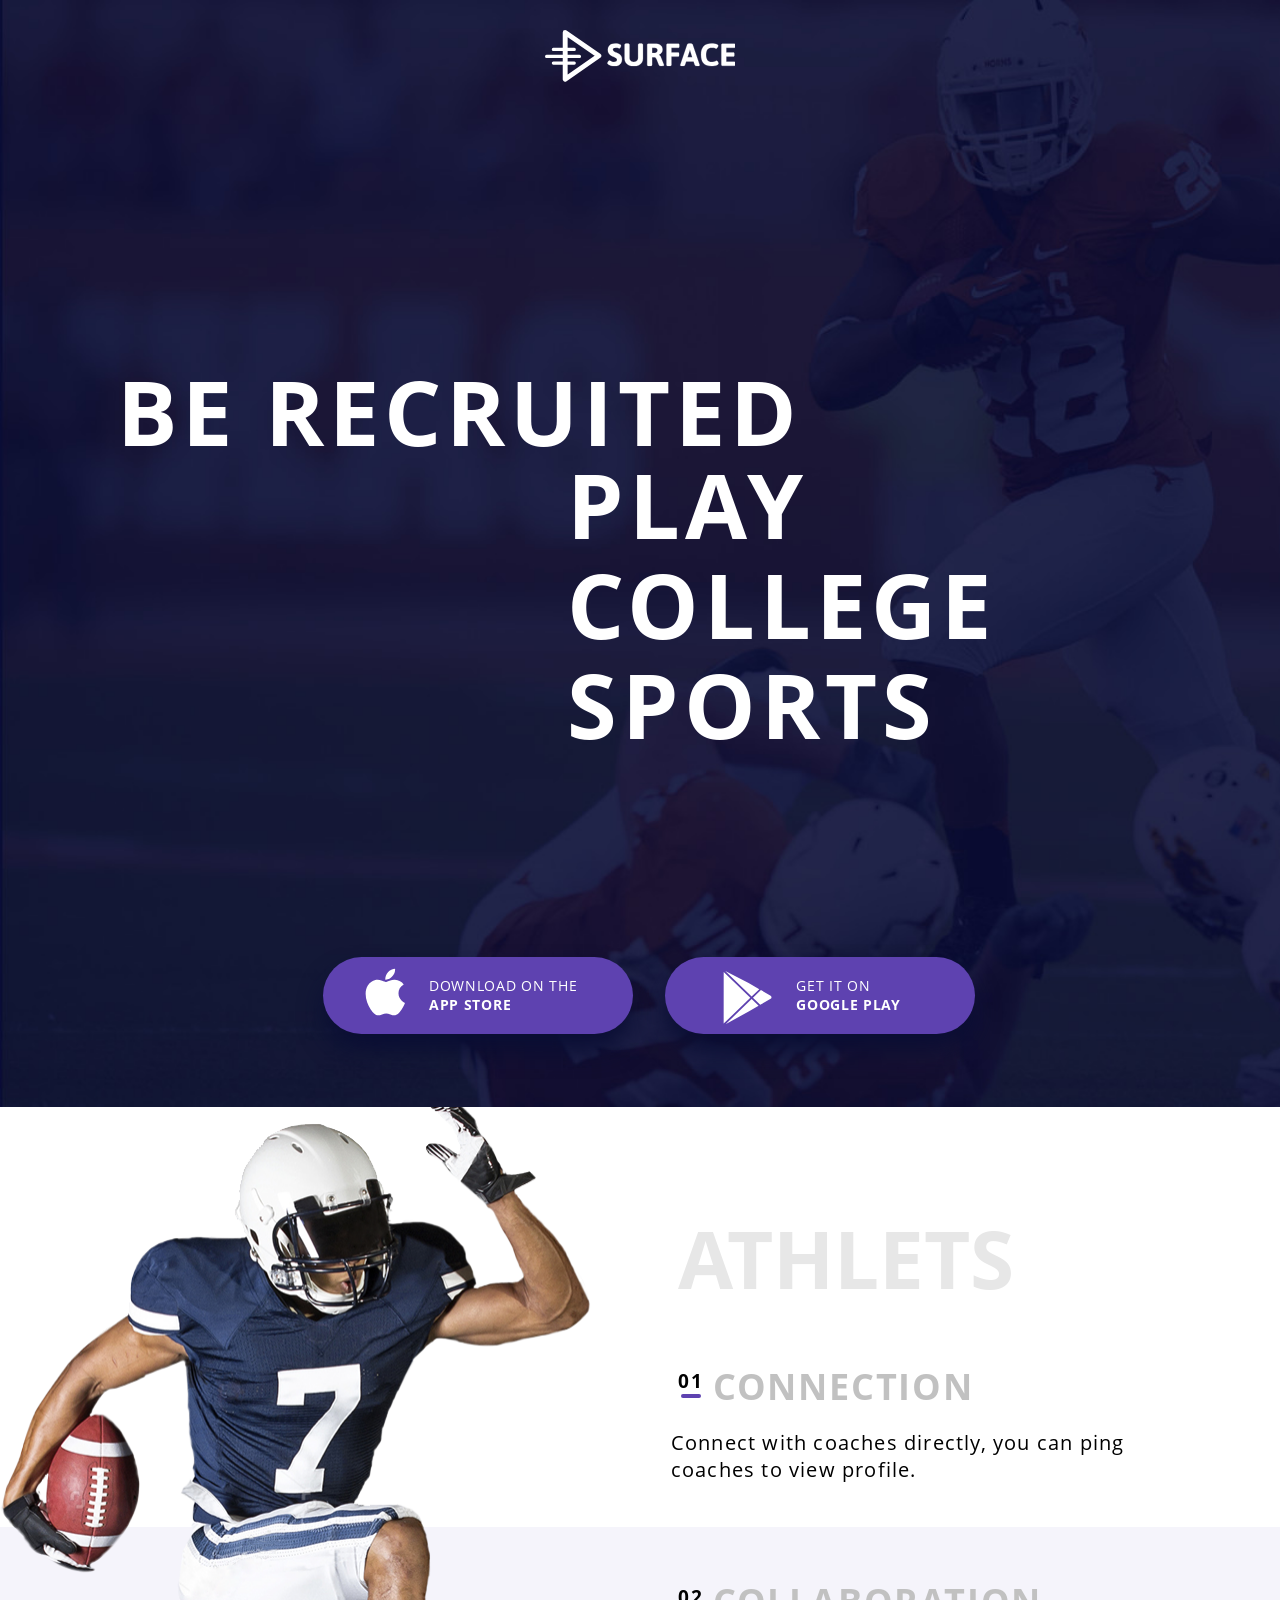
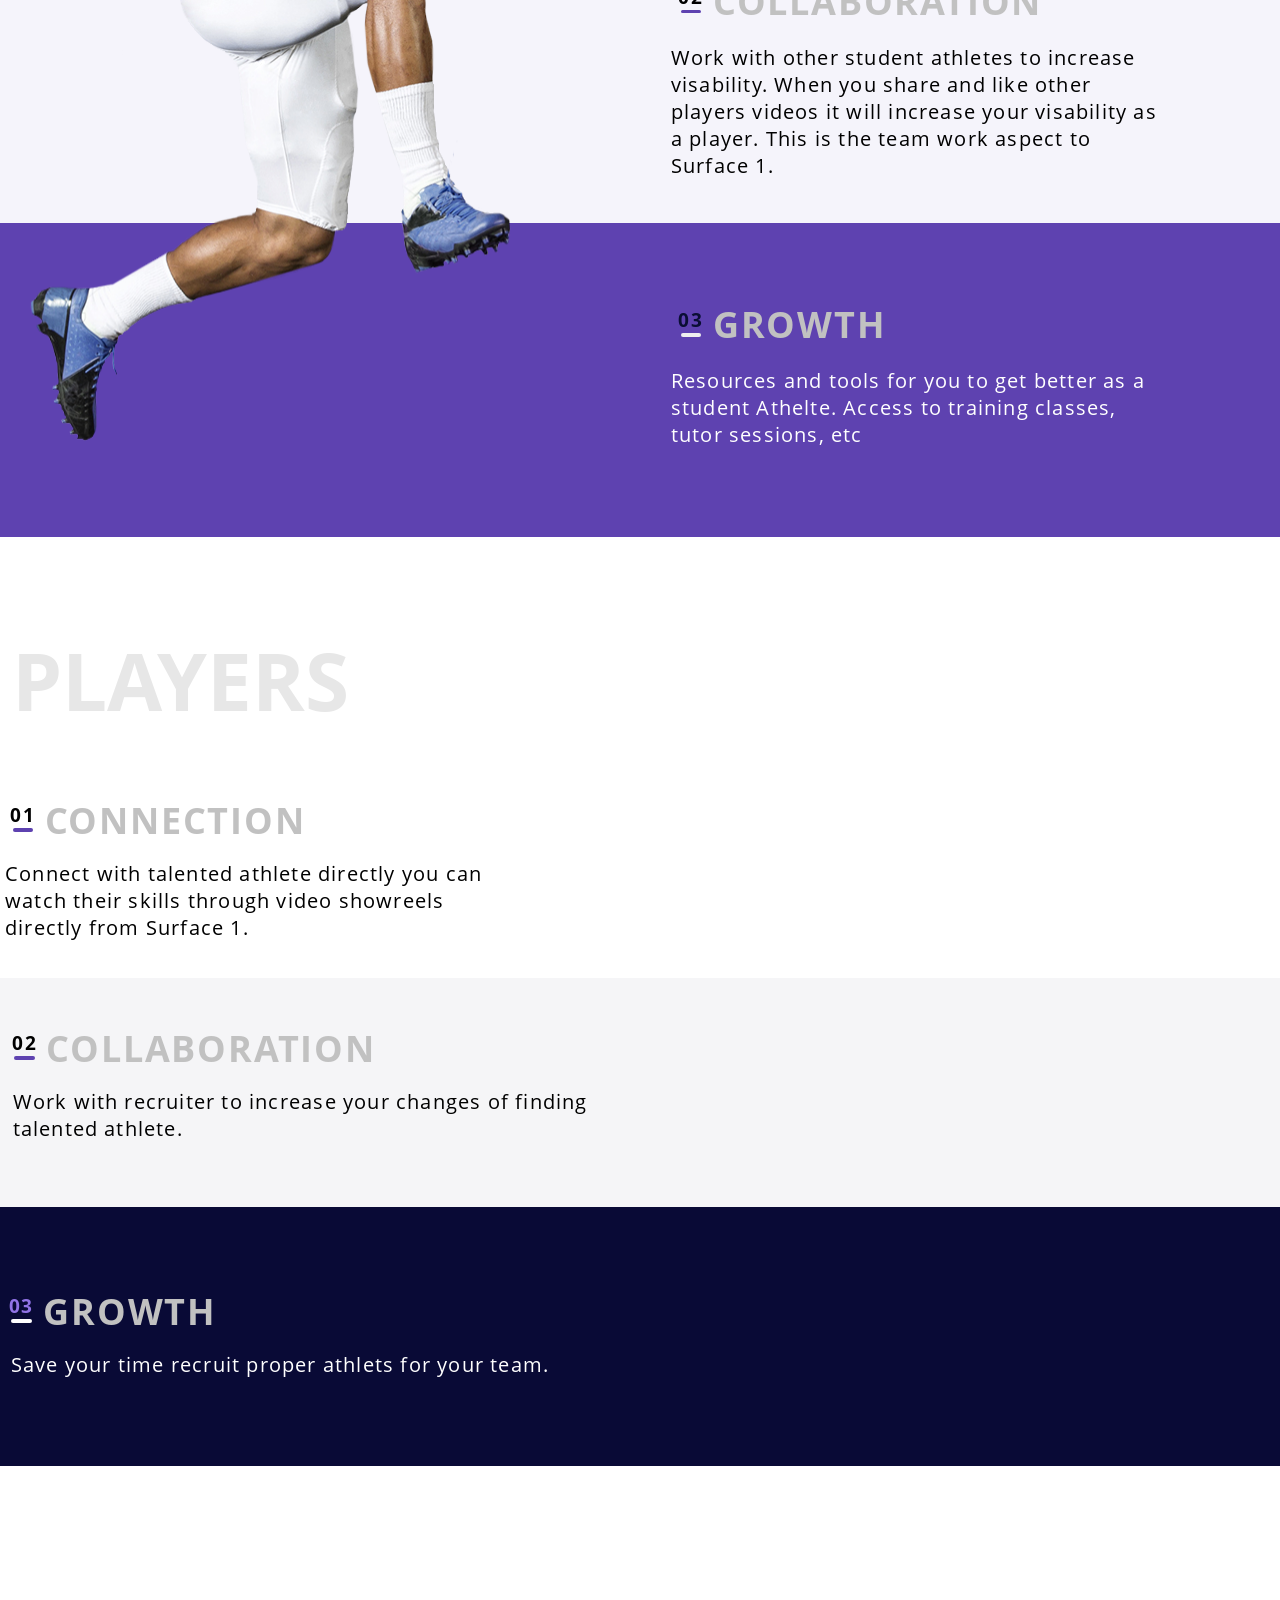
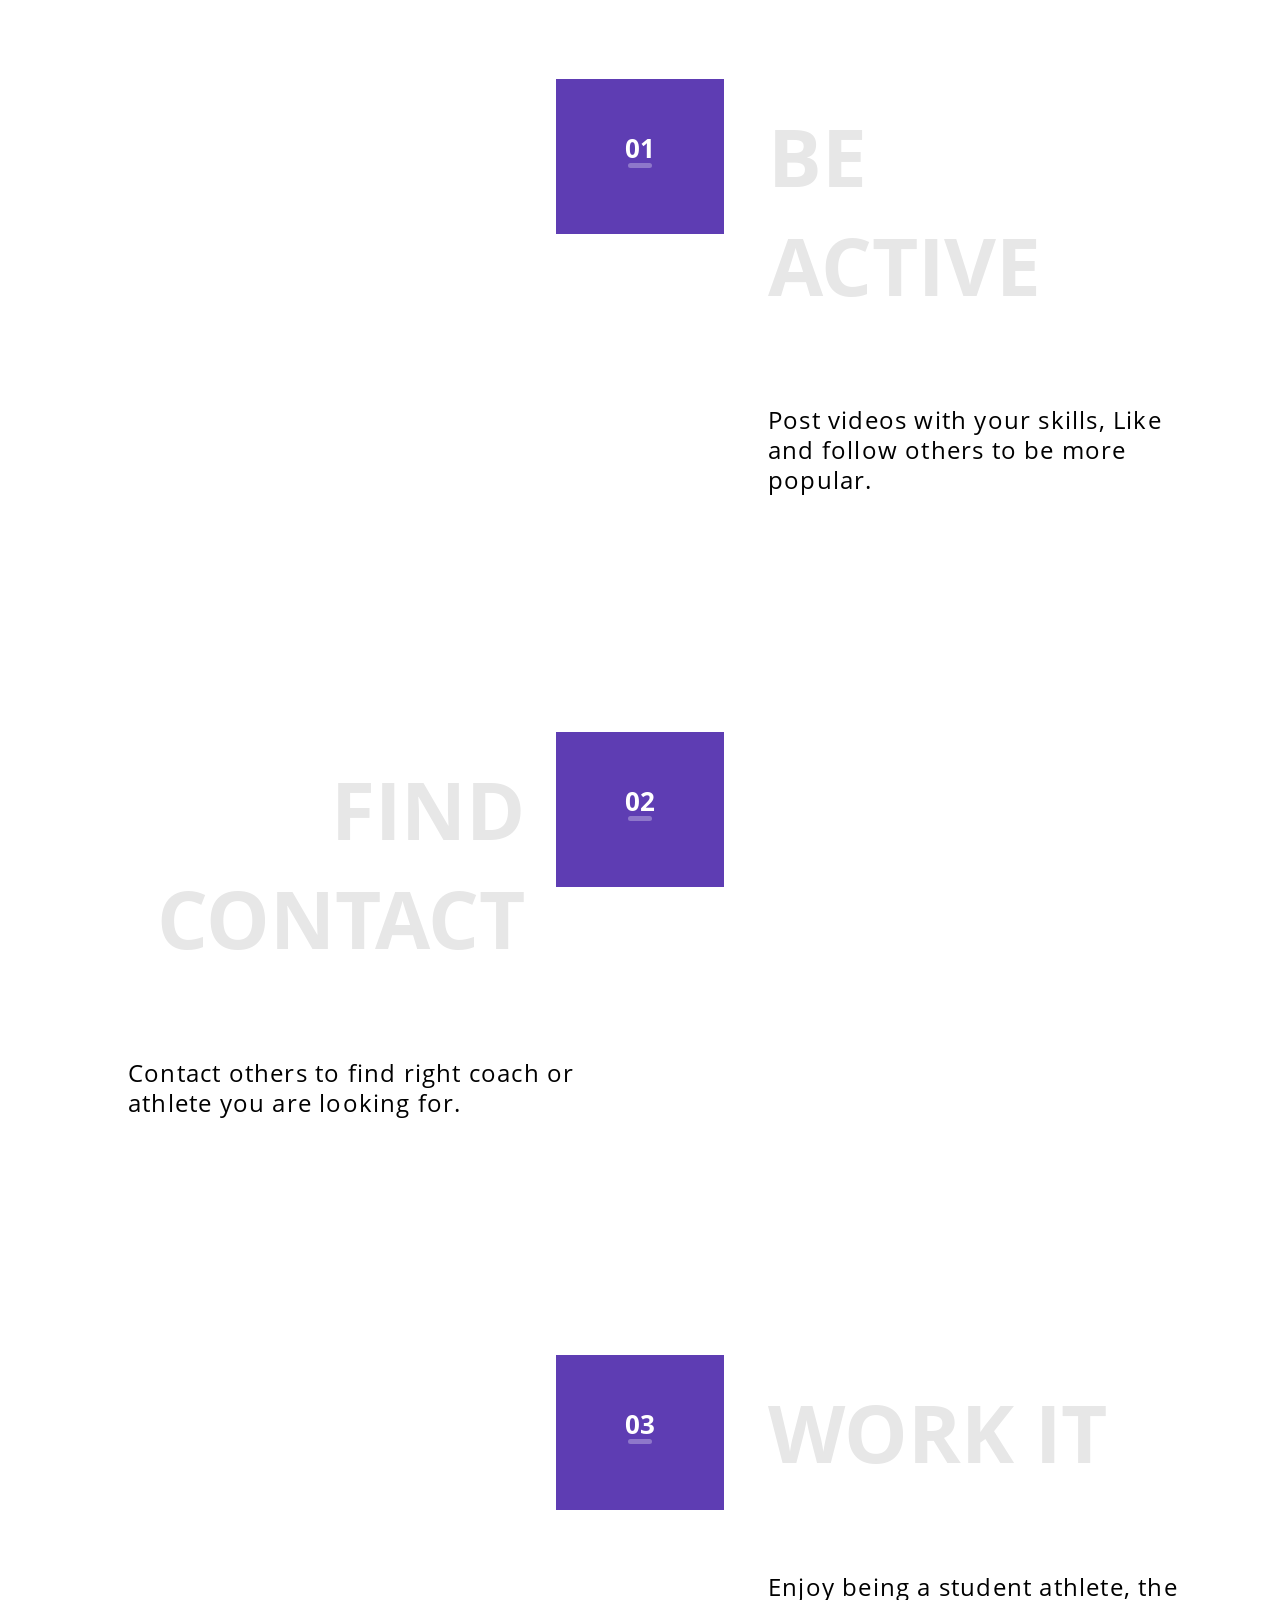
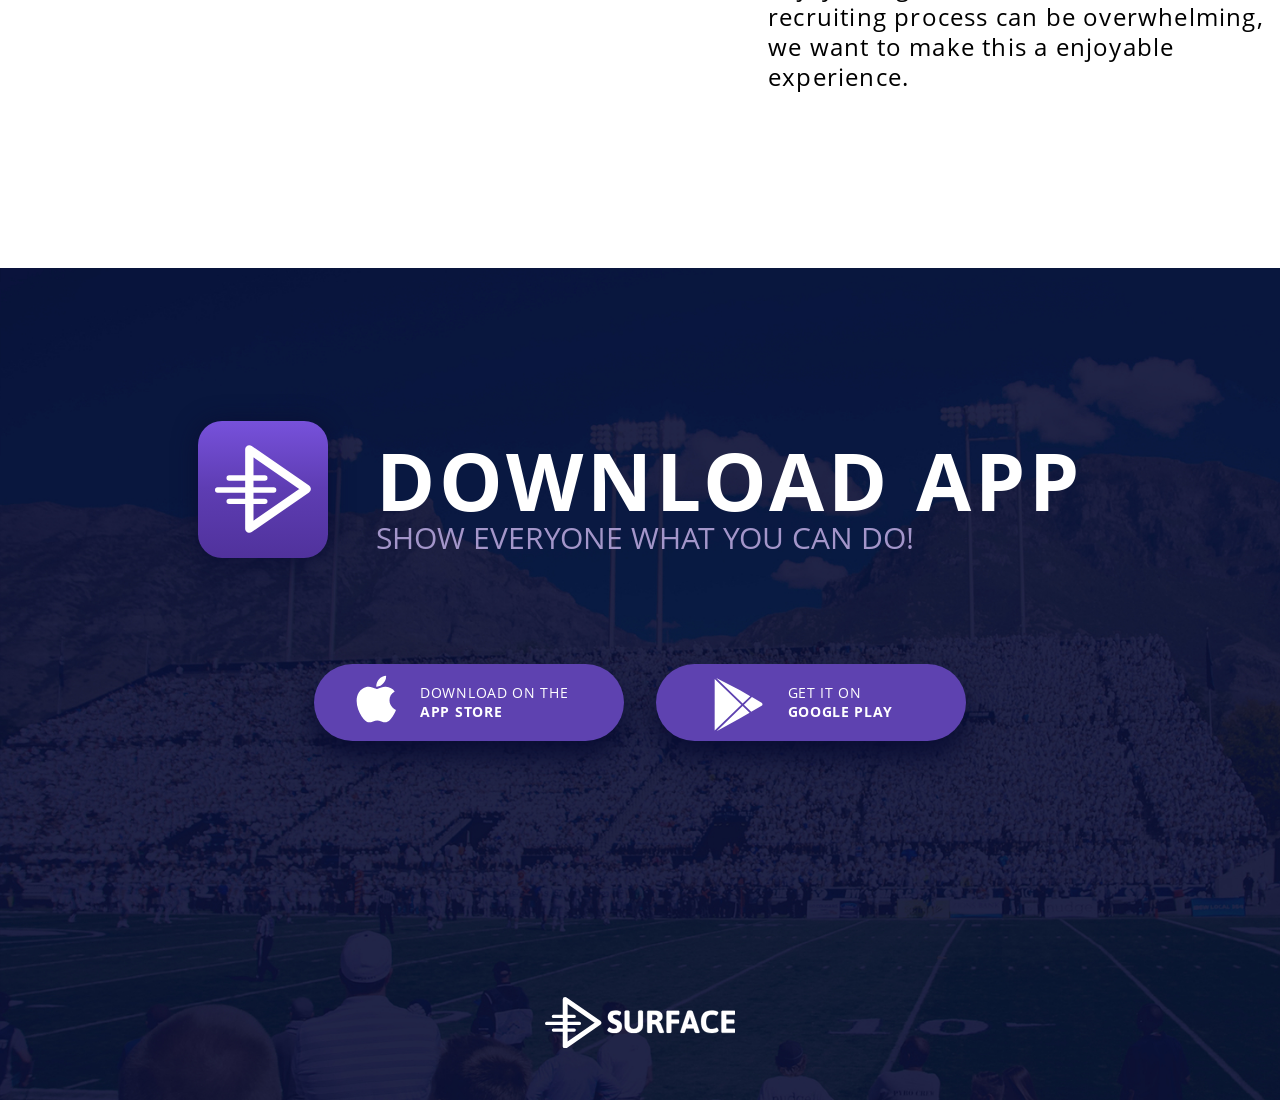
==== commit 41328d73: "desktop" ====
--- a/index.html
+++ b/index.html
@@ -122,8 +122,7 @@
             Connect with talented athlete directly, you can watch their skills.
           </p>
           <p class="desktop">
-            Connect with talented athlete directly you can watch their<br>
-            skills through video showreels directly from Surface 1.
+            Connect with talented athlete directly you can watch their skills through video showreels directly from Surface 1.
           </p>
         </div>
 
@@ -215,7 +214,15 @@
             <source media="(max-width: 640px)"
               srcset="./images/mobile/work_it.jpg">
             <img class="be_active_img"
-              src="./images/desktop/work_it.jpg"
+
+PLAYERS
+￼
+01 CONNECTION
+Connect with talented athlete directly you can watch their
+skills through video showreels directly from Surface 1.
+
+02 COLLABORATION
+Work with recruiter              src="./images/desktop/work_it.jpg"
               alt="Work it!">
           </picture>
         </div>
--- a/css/common.css
+++ b/css/common.css
@@ -109,6 +109,10 @@
     padding-bottom: 1.9vw;
     padding-top: 2em;
   }
+  p {
+    /*max-width: 740px;*/
+    max-width: 40em;
+  }
   .sportsman p {
 		font-size: 1.25rem;
     padding-right: 7.5vw;
@@ -117,9 +121,9 @@
 		letter-spacing: 0.06em;
   }
 
-  .sportsman h3 {
-    margin-top: 0.7em;
-    margin-bottom: 0.8vw;
+  .athlets .sportsman h3 {
+    margin-top: 0.5em;
+    margin-bottom: 0.5em;
   }
   .sportsman .tablets {
     display: none;
--- a/css/first_slide/athlets.css
+++ b/css/first_slide/athlets.css
@@ -28,12 +28,10 @@
 
   .athlets p {
     padding-right: 20%;
-		max-width: 88rem;
   }
   .athlets .sportsman:nth-last-child(1) h3 {
 		margin-top: 2.8rem;
   }
-
 
   .athlets .sportsman:nth-last-child(1) p {
 		margin-bottom: 4rem;
--- a/css/first_slide/player.css
+++ b/css/first_slide/player.css
@@ -12,28 +12,53 @@
 }
 
 @media (min-width: 961px) {
+  .player picture {
+    position: absolute;
+    margin-left: 50vw;
+    top: -2%;
+    width: 70%;
+  }
   .player img {
-    margin-left: 43%;
-    top: -2rem;
-    max-width: 61rem;
+    width: 61rem;
+    margin-left: -10em;
   }
   .player h2 {
-    margin-top: 1em;
-    margin-bottom: -0.1em;
+    margin-top: 1.1em;
+    margin-bottom: 0.2em;
+    text-align:center;
+    padding-right: 11.5em;
+	}
+  .player .sportsman {
+    display: flex;
+    flex-direction: column;
+    align-items: center;
   }
- 	.player .sportsman, .player h2 {
-	  padding-left: 17%;
-	}
+
+  .player h3 {
+    margin-top: 0.4em;
+    margin-bottom: 0.4em;
+    margin-right: 27em;
+  }
+  .player .sportsman:nth-last-child(3) p {
+    padding-right: 38.5em;
+    margin-bottom: 0.6em;
+    max-width: 500px;
+  }
+  .player .sportsman:nth-last-child(2) h3 {
+    margin-right: 25em;
+  }
   .player .sportsman:nth-last-child(2) p {
-		margin-bottom: 2.75em;
+		margin-bottom: 2em;
+    padding-right: 34em;
   }
 
   .player .sportsman:nth-last-child(1) h3 {
-		margin-top: 2em;
+		margin-top: 3rem;
+    margin-right: 29.5em;
   }
-
   .player .sportsman:nth-last-child(1) p {
-		margin-bottom: 2.3rem;
+		margin-bottom: 4rem;
+    padding-right: 36em;
   }
 
 }
--- a/css/last_slide/motivation.css
+++ b/css/last_slide/motivation.css
@@ -56,24 +56,26 @@
     letter-spacing: 0.05em;
   }
   .motivation:nth-child(even) .context {
-    display: flex;
-    flex-direction: column;
-    align-items: flex-end;
-    padding-left: 11.54rem;
+    max-width: 50%;
   }
   .motivation:nth-child(even) .img {
     order: 1;
   }
-
+  .motivation:nth-child(even) h2 {
+    text-align: end;
+    margin-right: 9vw;
+  }
   .motivation:nth-last-child(3) .context p {
     max-width: 26rem;
   }
   .motivation:nth-last-child(2) .context p {
-    max-width: 24rem;
-    margin-right: 21rem;
+    margin-left: auto;
+    max-width: 29.7em;
+    margin-right: 5%;
   }
   .motivation:nth-last-child(1) .context p {
     max-width: 31.2rem;
+    padding-bottom: 9.5rem;
   }
 }
 
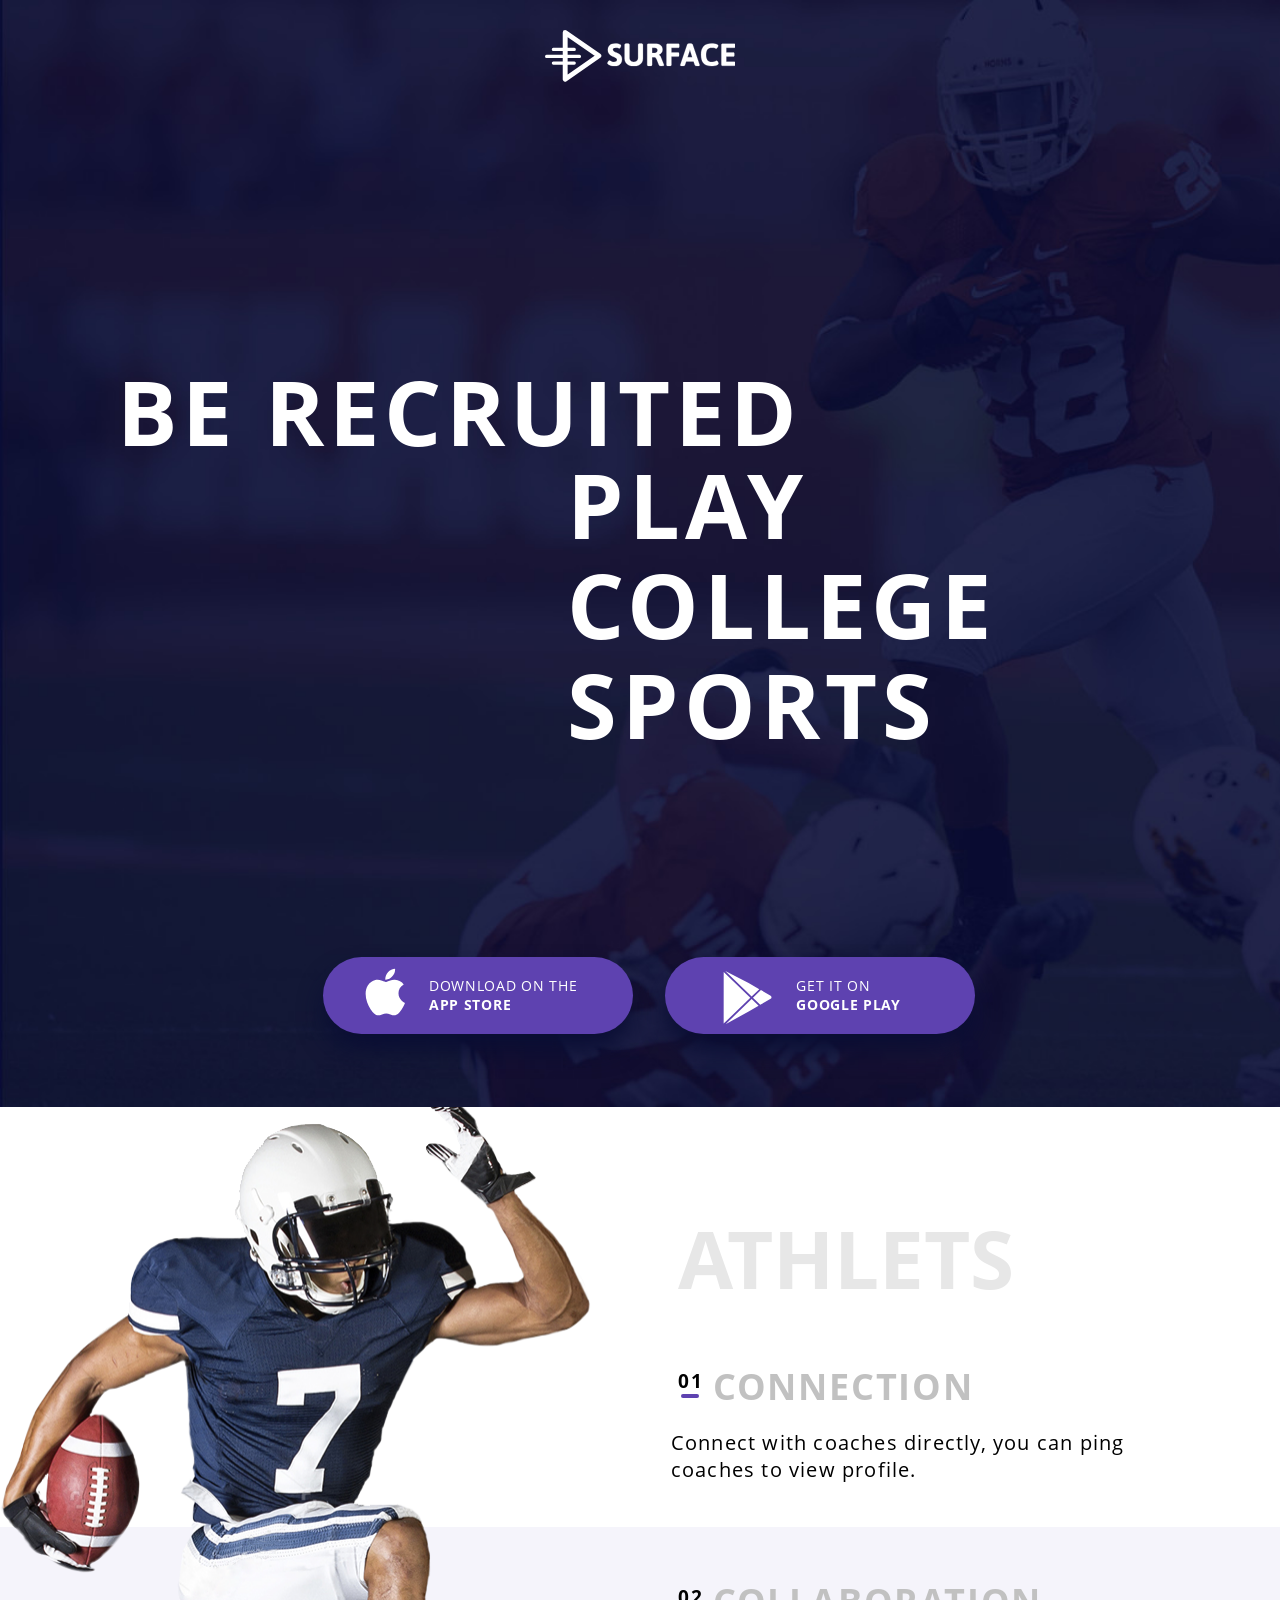
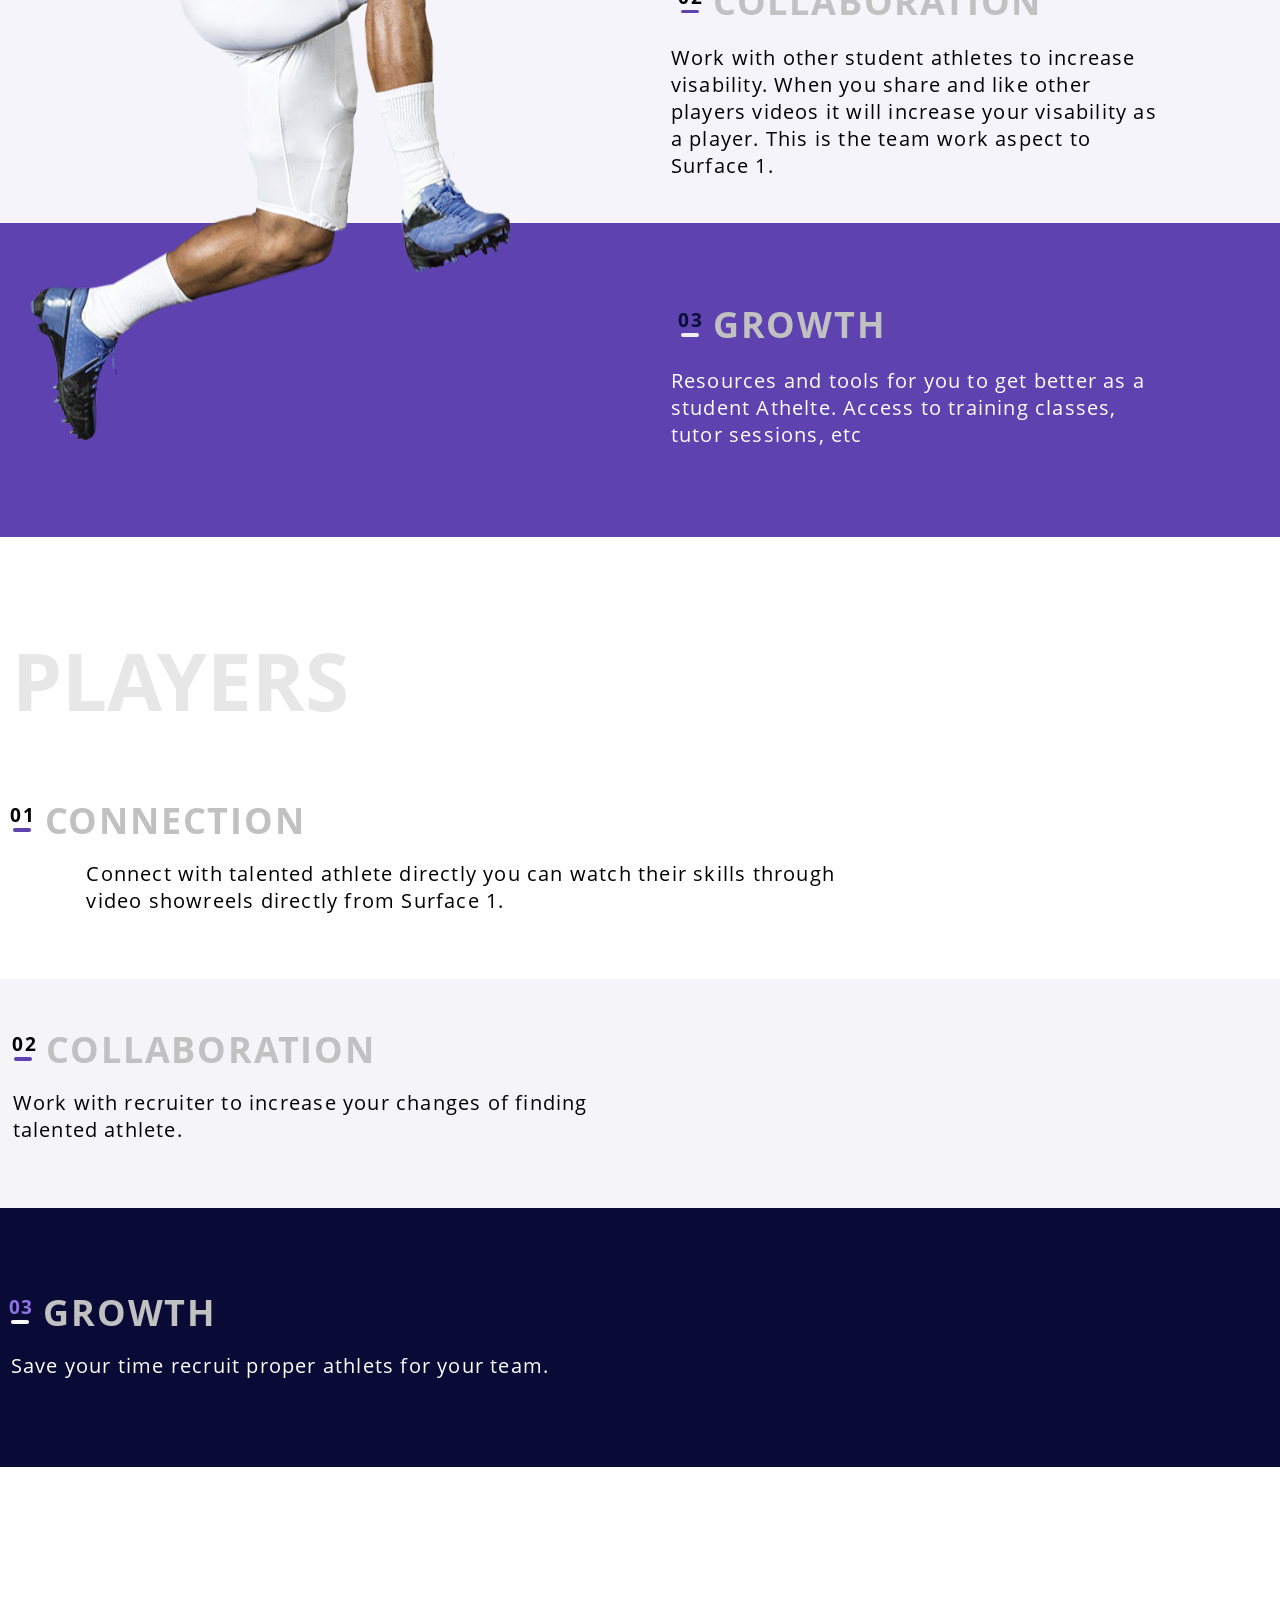
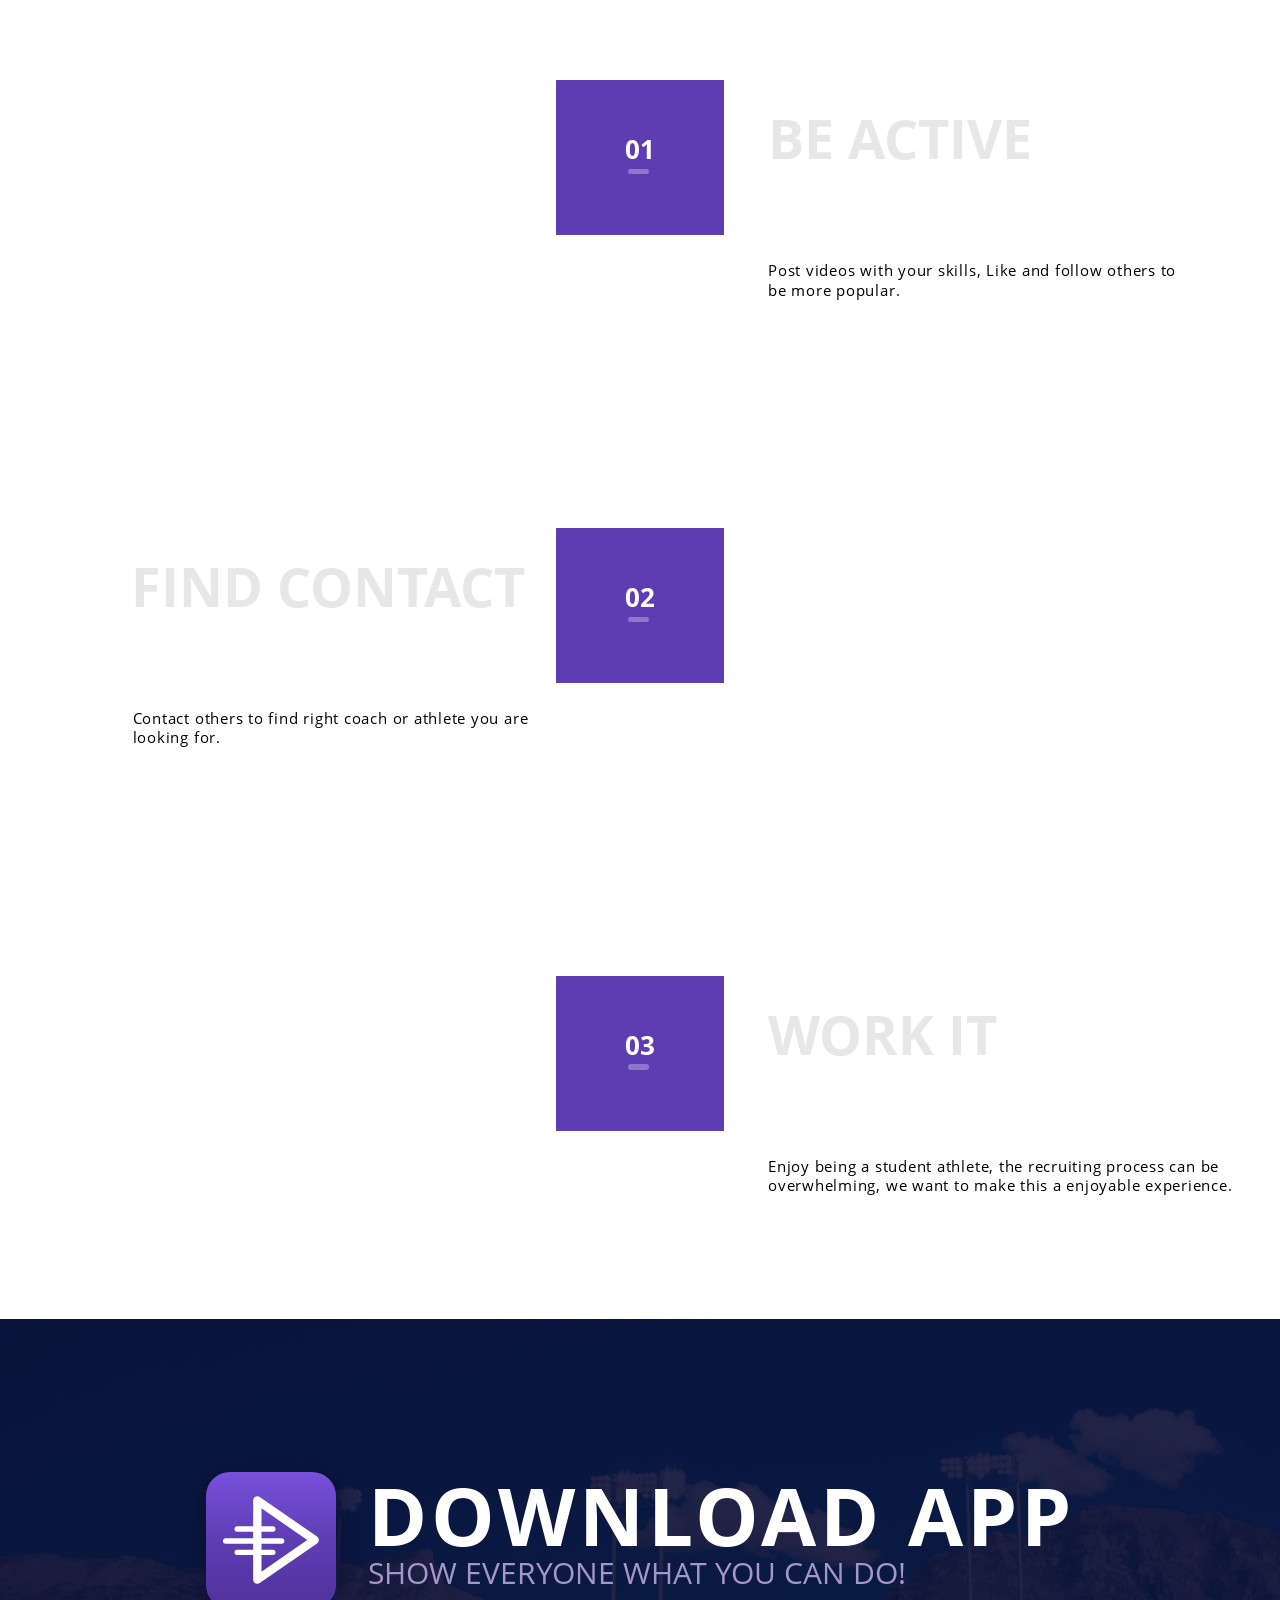
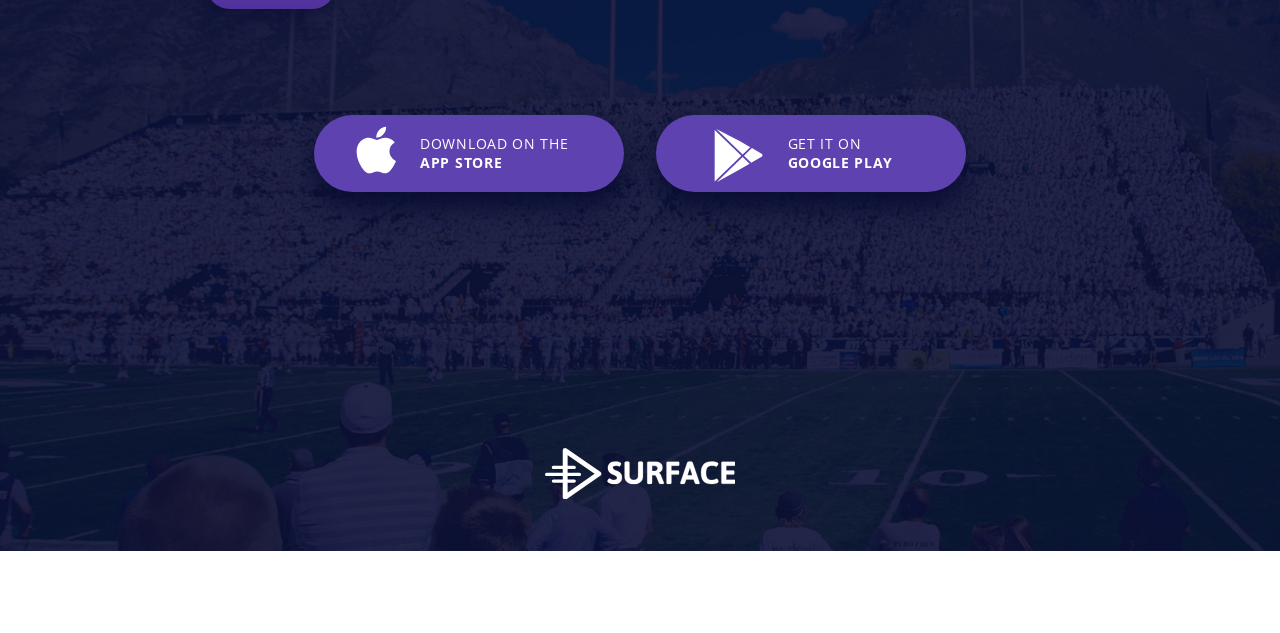
==== commit 28c73ead: "image motivation refact" ====
--- a/index.html
+++ b/index.html
@@ -83,7 +83,7 @@
             Collaboration
           </h3>
           <p>
-						Work with other student athletes to increase visability. When you share and like other players videos it will increase your visability as a player. This is the team work aspect to Surface 1.
+            Work with other student athletes to increase visability. When you share and like other players videos it will increase your visability as a player. This is the team work aspect to Surface 1.
           </p>
         </div>
         <div class="sportsman">
@@ -161,7 +161,7 @@
             <source media="(max-width: 640px)"
               srcset="./images/mobile/be_active.jpg">
             <img class="be_active_img"
-              src="./images/desktop/be_active.jpg"
+              src="./images/mobile/be_active.jpg"
               alt="Be active!">
           </picture>
         </div>
@@ -188,7 +188,7 @@
             <source media="(max-width: 640px)"
               srcset="./images/mobile/find_contact.jpg">
             <img class="be_active_img"
-              src="./images/desktop/find_contact.jpg"
+              src="./images/mobile/find_contact.jpg"
               alt="Find contact!">
           </picture>
         </div>
@@ -208,21 +208,13 @@
         <div class="img">
           <picture>
             <source media="(min-width: 961px)"
-              srcset="images/desktop/work_it.jpg">
+              srcset="images/desktop/work_it.png">
             <source media="(min-width: 641px) and (max-width: 960px)"
               srcset="./images/tablets/work_it.jpg">
             <source media="(max-width: 640px)"
               srcset="./images/mobile/work_it.jpg">
             <img class="be_active_img"
-
-PLAYERS
-￼
-01 CONNECTION
-Connect with talented athlete directly you can watch their
-skills through video showreels directly from Surface 1.
-
-02 COLLABORATION
-Work with recruiter              src="./images/desktop/work_it.jpg"
+              src="./images/mobile/work_it.jpg"
               alt="Work it!">
           </picture>
         </div>
--- a/css/common.css
+++ b/css/common.css
@@ -86,7 +86,7 @@
   position: relative;
 }
 .number::after {
-  width: 80%;
+  width: 70%;
   content: '';
   height: 0.2em;
   left: 10%;
@@ -102,15 +102,20 @@
   h3 {
     font-size: 2.25rem;
   }
- 	h2 {
-    font-size: 5rem;
-	}
+ 	.player h2,
+  .athlets h2,
+  footer h2 {
+     font-size: 5rem;
+	}
+  .motivation h2 {
+    font-size: 4.2vw;
+	}
+
   .sportsman {
     padding-bottom: 1.9vw;
     padding-top: 2em;
   }
   p {
-    /*max-width: 740px;*/
     max-width: 40em;
   }
   .sportsman p {
--- a/css/first_slide/header.css
+++ b/css/first_slide/header.css
@@ -90,7 +90,6 @@
     font-size: 8.75vw;
     line-height: 9.8vw;
     margin-top: 39.5vw;
-    max-width: 88vw;
     letter-spacing: 0.04em;
   }
   .title_left {
--- a/css/first_slide/player.css
+++ b/css/first_slide/player.css
@@ -40,9 +40,8 @@
     margin-right: 27em;
   }
   .player .sportsman:nth-last-child(3) p {
-    padding-right: 38.5em;
-    margin-bottom: 0.6em;
-    max-width: 500px;
+    padding-right: 24%;
+    margin-bottom: 2em;
   }
   .player .sportsman:nth-last-child(2) h3 {
     margin-right: 25em;
--- a/css/last_slide/motivation.css
+++ b/css/last_slide/motivation.css
@@ -16,7 +16,7 @@
 
 @media (min-width: 961px) {
   .motivation img {
-    height: 100%;
+    height: auto;
     background-size: cover;
   }
   .motivation {
@@ -37,7 +37,7 @@
   .motivation .number {
     font-size: 1.65rem;
     margin-top: 3.2rem;
-    margin-bottom: 1.2rem;
+    margin-bottom: 0.3rem;
   }
   .motivation .context h2 {
     margin-bottom: 5.38rem;
@@ -46,11 +46,11 @@
   }
   .motivation .context {
     padding-left: 8rem;
-    padding-top: 9.3rem;
+    margin-top: 9.3rem;
     box-sizing: border-box;
   }
   .motivation .context p {
-    font-size: 1.5rem;
+    font-size: 1.2vw;
     font-weight: 400;
     line-height: 1.25em;
     letter-spacing: 0.05em;
@@ -60,7 +60,13 @@
   }
   .motivation:nth-child(even) .img {
     order: 1;
+    margin-top: -0.29vw;
+    margin-bottom: -0.29vw;
   }
+  .motivation:nth-last-child(1) .img {
+    margin-bottom: -0.29vw;
+  }
+
   .motivation:nth-child(even) h2 {
     text-align: end;
     margin-right: 9vw;
@@ -71,11 +77,11 @@
   .motivation:nth-last-child(2) .context p {
     margin-left: auto;
     max-width: 29.7em;
-    margin-right: 5%;
+    padding-right: 4vw;
   }
   .motivation:nth-last-child(1) .context p {
     max-width: 31.2rem;
-    padding-bottom: 9.5rem;
+    margin-bottom: 9.7vw;
   }
 }
 
--- a/css/last_slide/footer.css
+++ b/css/last_slide/footer.css
@@ -29,9 +29,9 @@
     display: flex;
   }
   footer .context {
-    margin-left: -1em;
+    margin-left: -2em;
     padding-left: 4em;
-    margin-top: 2.2rem;
+    margin-top: 1.2rem;
   }
   footer h2 {
     font-weight: 700;
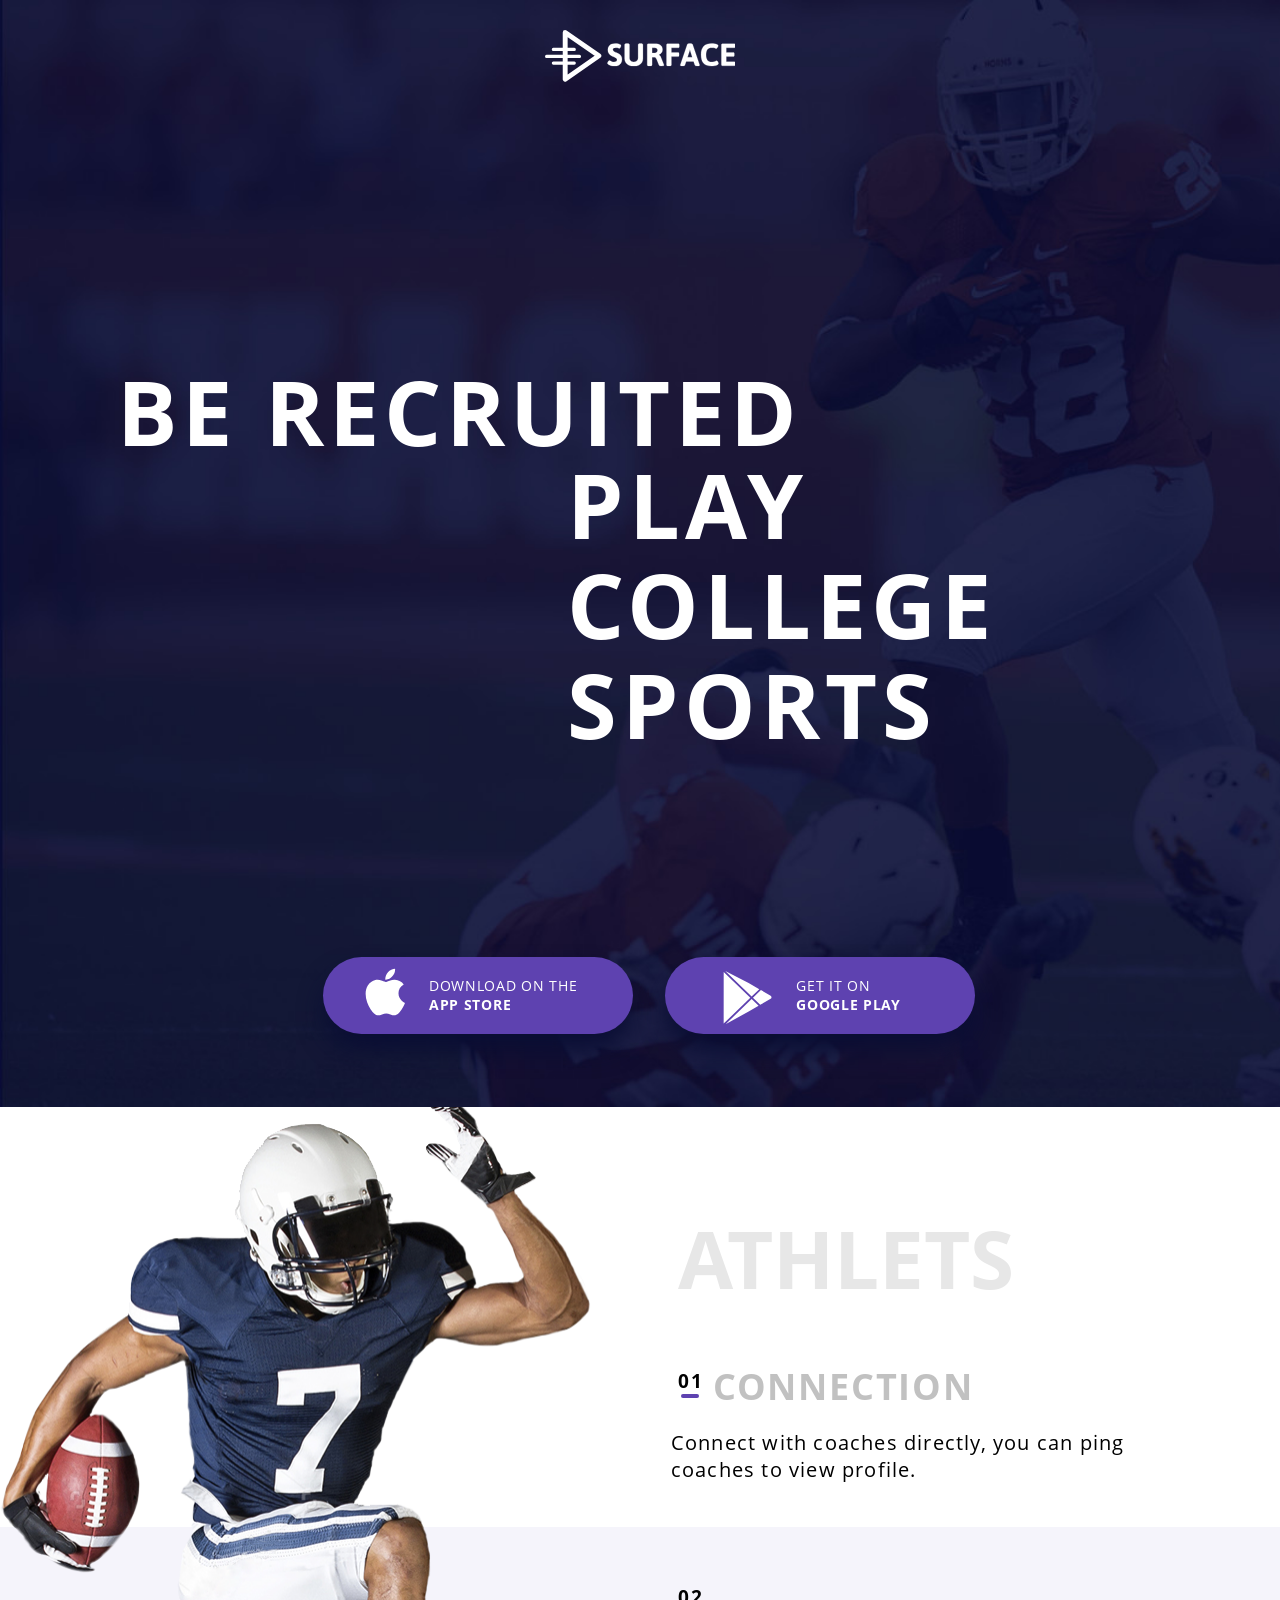
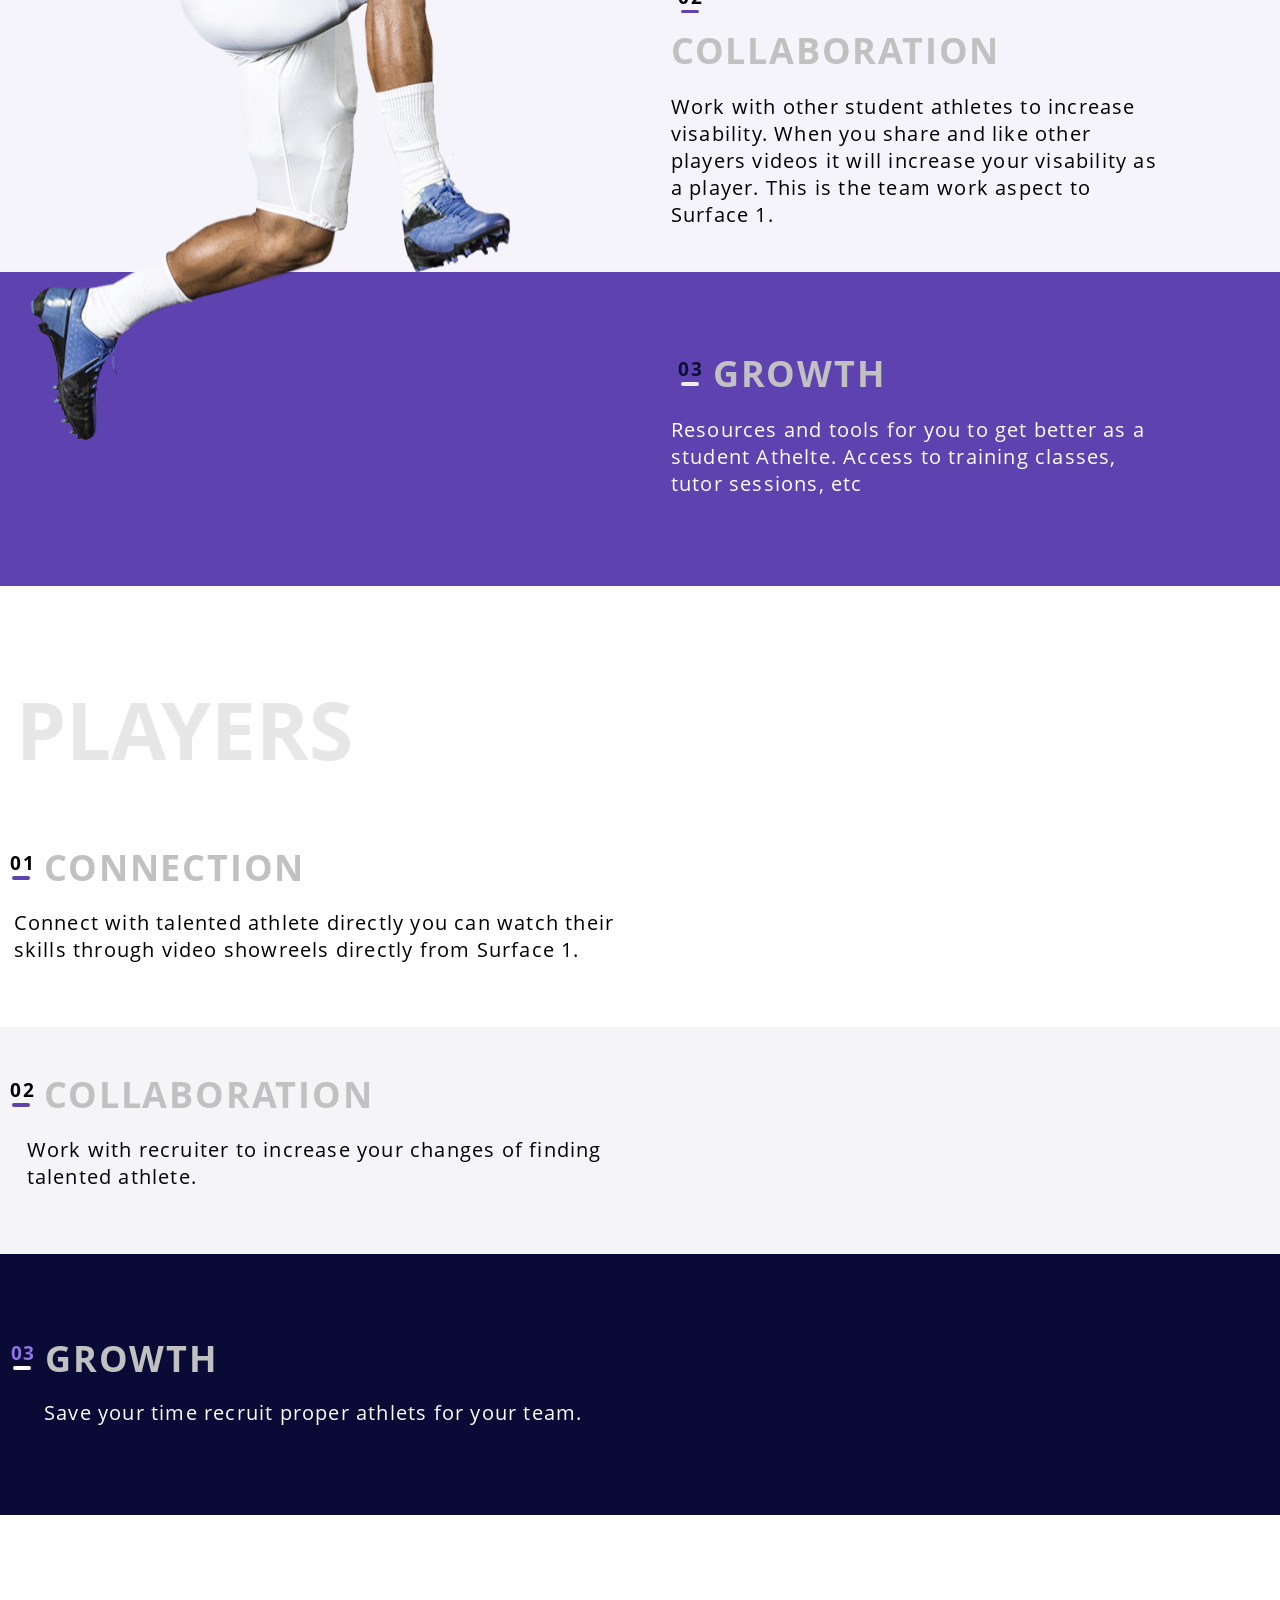
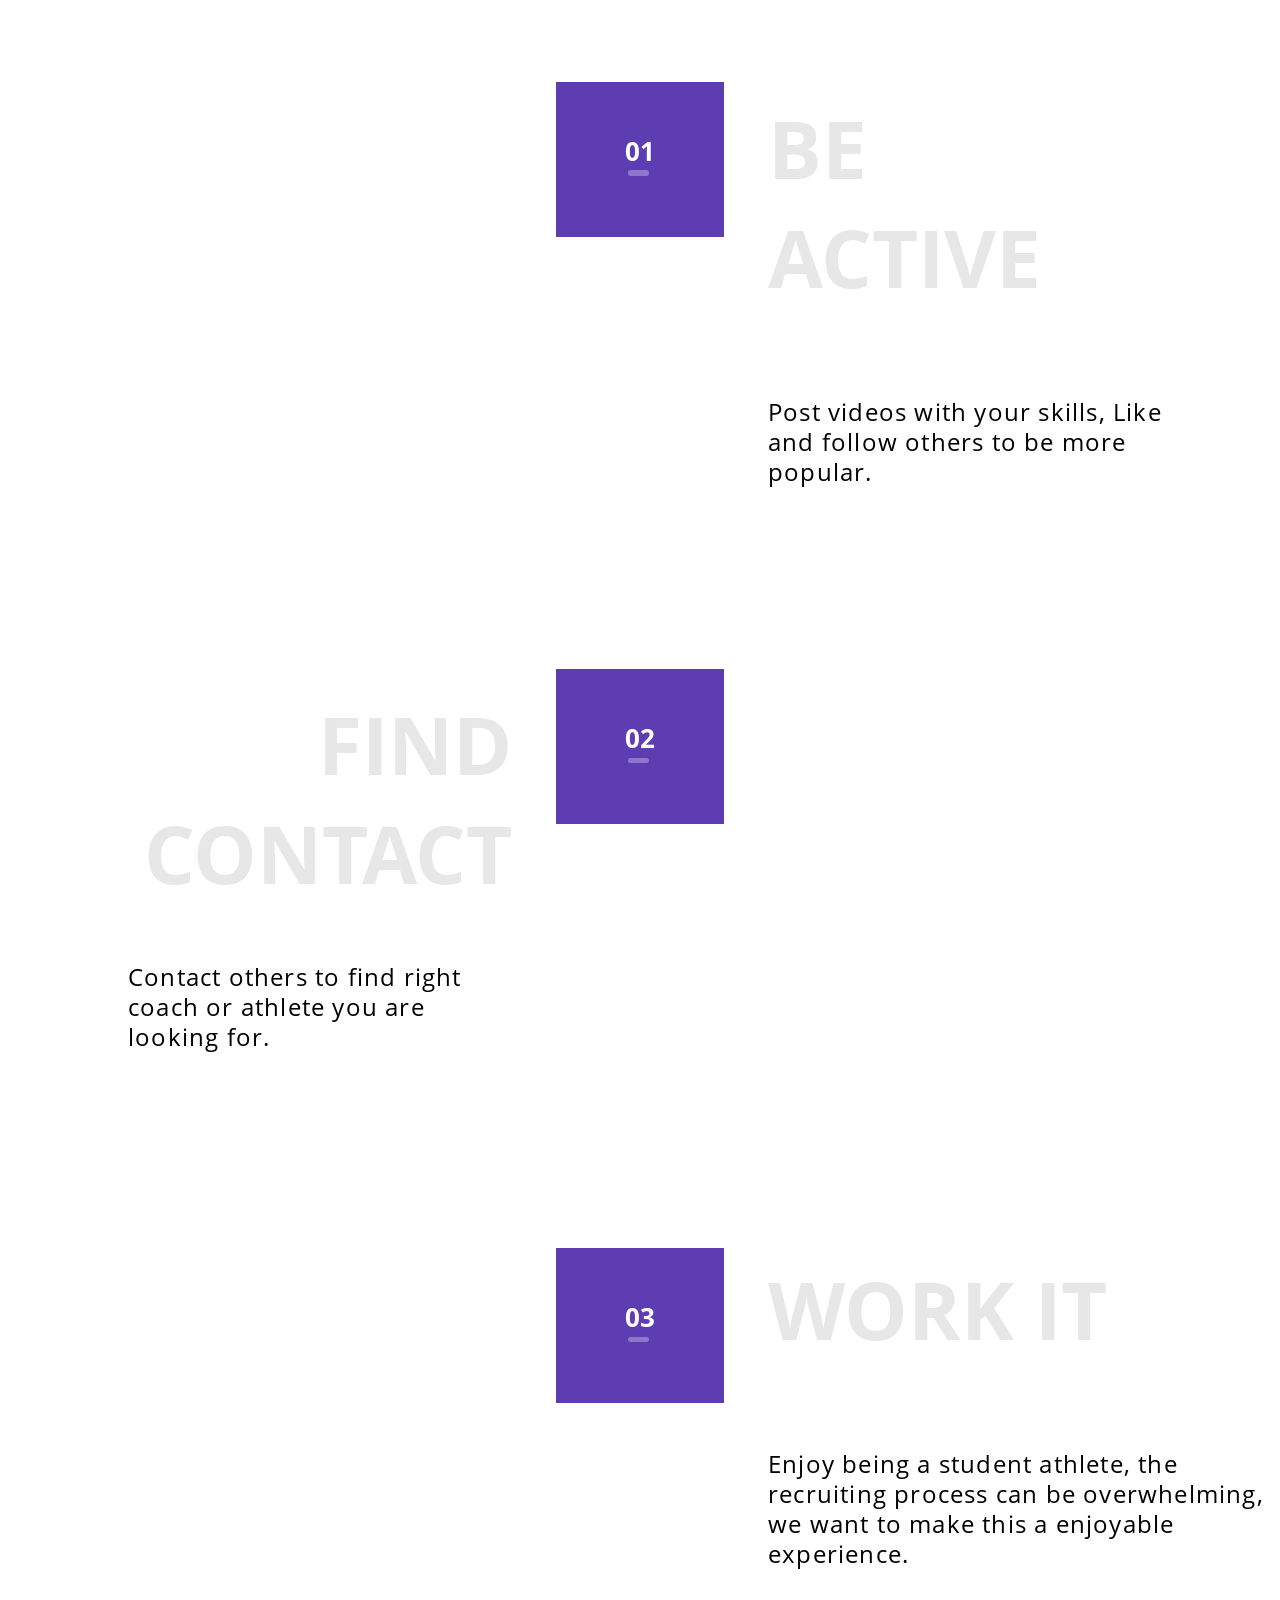
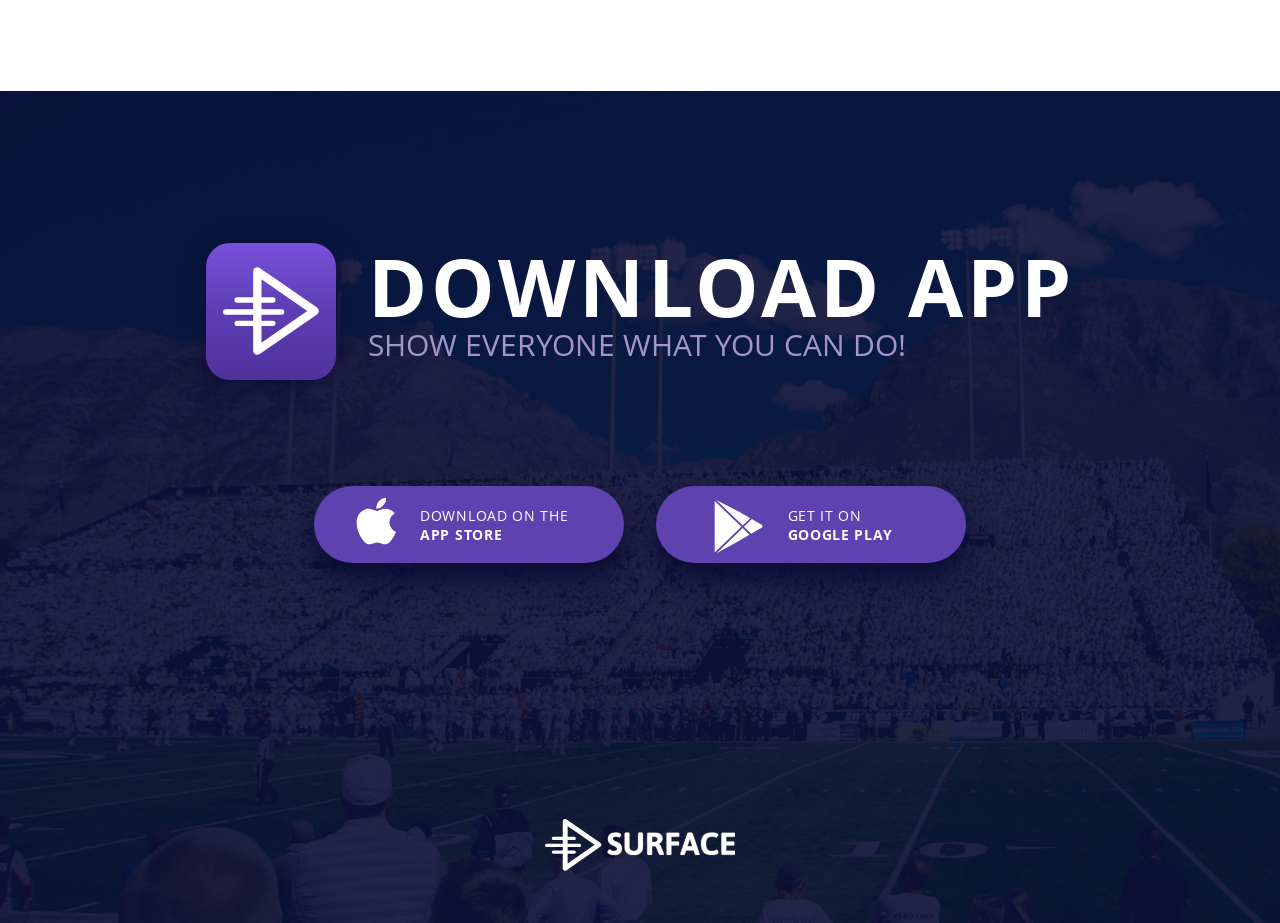
==== commit c642ddeb: "h3 and h2 add class" ====
--- a/index.html
+++ b/index.html
@@ -56,7 +56,7 @@
 
     <main>
       <section class="athlets">
-        <h2>Athlets</h2>
+        <h2 class="sportsman_title">Athlets</h2>
         <picture>
           <source srcset="images/desktop/athlets.png"
             media="(min-width: 961px)">
@@ -69,7 +69,7 @@
             alt="Player">
         </picture>
         <div class="sportsman">
-          <h3>
+          <h3 class="sportsman_parag_title">
             <span class="number">01</span>
             Connection
           </h3>
@@ -78,7 +78,7 @@
           </p>
         </div>
         <div class="sportsman">
-          <h3>
+          <h3 class="sportsman_parag_title">
             <span class="number">02</span>
             Collaboration
           </h3>
@@ -87,7 +87,7 @@
           </p>
         </div>
         <div class="sportsman">
-          <h3>
+          <h3 class="sportsman_parag_title">
             <span class="number">03</span>
             Growth
           </h3>
@@ -100,7 +100,7 @@
       </section>
 
       <section class="player">
-        <h2>Players</h2>
+        <h2 class="sportsman_title">Players</h2>
         <picture>
           <source srcset="images/desktop/player.png"
             media="(min-width: 961px)">
@@ -114,7 +114,7 @@
         </picture>
 
         <div class="sportsman">
-          <h3>
+          <h3 class="sportsman_parag_title">
             <span class="number">01</span>
             Connection
           </h3>
@@ -127,7 +127,7 @@
         </div>
 
         <div class="sportsman">
-          <h3>
+          <h3 class="sportsman_parag_title">
             <span class="number">02</span>
             Collaboration
           </h3>
@@ -141,7 +141,7 @@
         </div>
 
         <div class="sportsman">
-          <h3>
+          <h3 class="sportsman_parag_title">
             <span class="number">03</span>
             Growth
           </h3>
@@ -169,7 +169,7 @@
           <span class="number">01</span>
         </div>
         <div class="context">
-          <h2>Be active</h2>
+          <h2 class="motivation_title">Be active</h2>
           <p>
             Post videos with your skills,
             Like and follow others to be
@@ -196,7 +196,7 @@
           <span class="number">02</span>
         </div>
         <div class="context">
-          <h2>Find contact</h2>
+          <h2 class="motivation_title">Find contact</h2>
           <p>
             Contact others to find right
             coach or athlete you are looking for.
@@ -222,7 +222,7 @@
           <span class="number">03</span>
         </div>
         <div class="context">
-          <h2>Work it</h2>
+          <h2 class="motivation_title">Work it</h2>
           <p>
             Enjoy being a student athlete,
             the recruiting process can be overwhelming,
@@ -245,7 +245,7 @@
         </svg>
       </div>
       <div class="context">
-        <h2>Download app</h2>
+        <h2 class="footer_title">Download app</h2>
         <h4>show everyone what you can do!</h4>
       </div>
     </div>
--- a/css/common.css
+++ b/css/common.css
@@ -22,7 +22,7 @@
   background-color: #0a0d34;
   background-repeat: no-repeat;
 }
-.sportsman h3 {
+.sportsman_parag_title {
   letter-spacing: 0.05em;
   color: #c1c1c1;
 }
@@ -102,33 +102,18 @@
   h3 {
     font-size: 2.25rem;
   }
- 	.player h2,
-  .athlets h2,
-  footer h2 {
+  h2 {
      font-size: 5rem;
-	}
-  .motivation h2 {
-    font-size: 4.2vw;
-	}
-
+  }
   .sportsman {
     padding-bottom: 1.9vw;
     padding-top: 2em;
   }
-  p {
+  .sportsman p {
     max-width: 40em;
-  }
-  .sportsman p {
 		font-size: 1.25rem;
-    padding-right: 7.5vw;
 		font-weight: 400;
-    margin-top: 0.05em;
 		letter-spacing: 0.06em;
-  }
-
-  .athlets .sportsman h3 {
-    margin-top: 0.5em;
-    margin-bottom: 0.5em;
   }
   .sportsman .tablets {
     display: none;
@@ -178,8 +163,7 @@
   .sportsman {
     padding-bottom: 1.9vw;
   }
-
-  .sportsman h3 {
+  .sportsman_parag_title {
     margin-bottom: 0.8vw;
   }
   .sportsman .desktop {
@@ -282,19 +266,19 @@
     padding-bottom: 10.9vw;
     padding-top: 0.9vw;
   }
-	.athlets h2, .player h2, .sportsman {
+	.sportsman_title, .sportsman {
 	  padding-left: 7.25vw;
 	}
   .sportsman .number {
     font-size: 4vw;
     top: -3vw;
   }
-  .athlets h2, .player h2 {
+  .sportsman_title {
     font-size: 16vw;
     margin-top: 2.1vw;
     margin-bottom: 74.25vw;
   }
-  .sportsman h3 {
+  .sportsman_prag_title {
     font-size: 8vw;
     margin-bottom: 4.8vw;
     margin-top: 12vw;
--- a/css/first_slide/header.css
+++ b/css/first_slide/header.css
@@ -76,7 +76,6 @@
 }
 @media (max-width: 640px) {
   header {
-    /*min-height: 568px;*/
     background-image: url("../../images/mobile/top_sport.jpg");
   }
   header .surface_logo_text {
@@ -85,6 +84,7 @@
     width: 41.6vw;
   }
   .header_title {
+    max-width: 87vw;
     margin-right: auto;
     margin-left: auto;
     font-size: 8.75vw;
--- a/css/first_slide/athlets.css
+++ b/css/first_slide/athlets.css
@@ -20,7 +20,16 @@
   .athlets .sportsman {
 	  padding-left: 52.4vw;
   }
-  .athlets h2 {
+  .athlets p {
+    margin-top: 0.05em;
+    padding-right: 7.5vw;
+  }
+  .athlets .sportsman_parag_title {
+    margin-top: 0.5em;
+    margin-bottom: 0.5em;
+  }
+
+  .athlets .sportsman_title {
 		padding-left: 53vw;
     margin-top: 1.2em;
     margin-bottom: 0;
@@ -29,7 +38,7 @@
   .athlets p {
     padding-right: 20%;
   }
-  .athlets .sportsman:nth-last-child(1) h3 {
+  .athlets .sportsman:nth-last-child(1) .sportsman_parag_title {
 		margin-top: 2.8rem;
   }
 
@@ -44,7 +53,7 @@
     top: 12.5vw;
     max-width: 64vw;
   }
-  .athlets h2 {
+  .athlets .sportsman_title {
 	  margin-bottom: -1.5vw;
 	  margin-top: 7vw;
   }
@@ -53,7 +62,7 @@
     padding-top: 0.01vw;
   }
 
-  .athlets .sportsman, .athlets h2 {
+  .athlets .sportsman, .athlets .sportsman_title {
 	  padding-left: 37vw;
   }
   .athlets p {
@@ -77,8 +86,8 @@
     background-color: #fafafa;
 	}
   .athlets img {
-    right: 57vw;
-    top: 12.5vw;
+    right: 19vw;
+    top: 24.5vw;
     max-width: 60vw;
   }
  	.athlets .sportsman:nth-last-child(1) {
--- a/css/first_slide/player.css
+++ b/css/first_slide/player.css
@@ -1,92 +1,101 @@
 .player .sportsman:nth-last-child(2) {
-  background: rgba(10, 14, 52, 0.04);
+   background: rgba(10, 14, 52, 0.04);
 }
 .player .sportsman:nth-last-child(1) {
-  background: #090a36;
+   background: #090a36;
 }
 .player .sportsman:nth-last-child(1) .number {
-  color: #9173e6;
+   color: #9173e6;
 }
 .player .sportsman:nth-last-child(1) .number::after {
-  background-color: #ffffff;
+   background-color: #ffffff;
 }
 
 @media (min-width: 961px) {
   .player picture {
-    position: absolute;
-    margin-left: 50vw;
-    top: -2%;
-    width: 70%;
+     position: absolute;
+     margin-left: 50vw;
+     top: -2%;
+     width: 70%;
   }
   .player img {
-    width: 61rem;
-    margin-left: -10em;
+     width: 61rem;
+     margin-left: -10em;
   }
-  .player h2 {
-    margin-top: 1.1em;
-    margin-bottom: 0.2em;
-    text-align:center;
-    padding-right: 11.5em;
-	}
+  .player .sportsman_title {
+     margin-top: 1.1em;
+     margin-bottom: 0.18em;
+     margin-left: auto;
+     margin-right: 7.8em;
+     max-width: 50vw;
+  }
   .player .sportsman {
     display: flex;
     flex-direction: column;
-    align-items: center;
+  }
+  .sportsman_parag_title {
+     padding-right: 50%;
+     margin-top: 0.4em;
+     margin-bottom: -0.1em;
+  }
+  .player p, .player .sportsman_parag_title {
+     margin-left: auto;
+     max-width: 31em;
+  }
+  .player .sportsman p {
+     padding-right: 50vw;
   }
 
-  .player h3 {
-    margin-top: 0.4em;
-    margin-bottom: 0.4em;
-    margin-right: 27em;
-  }
   .player .sportsman:nth-last-child(3) p {
-    padding-right: 24%;
-    margin-bottom: 2em;
-  }
-  .player .sportsman:nth-last-child(2) h3 {
-    margin-right: 25em;
+     padding-right: 50.5%;
+     margin-bottom: 2em;
   }
   .player .sportsman:nth-last-child(2) p {
-		margin-bottom: 2em;
-    padding-right: 34em;
-  }
-
-  .player .sportsman:nth-last-child(1) h3 {
-		margin-top: 3rem;
-    margin-right: 29.5em;
+     padding-right: 53%;
+     margin-bottom: 2em;
   }
   .player .sportsman:nth-last-child(1) p {
-		margin-bottom: 4rem;
-    padding-right: 36em;
+     padding-right: 54.5%;
+     margin-bottom: 4rem;
   }
-
+  .player .sportsman:nth-last-child(2) .sportsman_parag_title {
+    margin-right: 7.4em;
+    margin-top: 0.7rem;
+  }
+  .player .sportsman:nth-last-child(3) .sportsman_parag_title {
+    margin-right: 9.3em;
+  }
+  .player .sportsman:nth-last-child(1) .sportsman_parag_title {
+    margin-right: 11.7em;
+    margin-top: 3rem;
+   }
 }
 @media (min-width: 641px) and (max-width: 960px) {
   .player img {
-    margin-left: 41vw;
-    top: 4vw;
-    max-width: 89.8vw;
+     margin-left: 41vw;
+     top: 4vw;
+     max-width: 89.8vw;
   }
   .player .sportsman {
-    padding-top: 2vw;
+     padding-top: 2vw;
   }
   .player p {
-    margin-bottom: 4vw;
-		max-width: 44.5vw;
- 	}
-	.player h2, .player .sportsman {
-  	padding-left: 4.4vw;
-	}
-  .player h2 {
-	  margin-bottom: -3vw;
-	  margin-top: 7vw;
+     margin-bottom: 4vw;
+     max-width: 44.5vw;
+  }
+  .player .sportsman_title, .player .sportsman {
+     padding-left: 4.4vw;
+  }
+  .player .sportsman_title {
+     margin-bottom: -3vw;
+     margin-top: 7vw;
   }
   .player .sportsman:nth-last-child(2) p {
-		margin-bottom: 3.4em;
+     margin-bottom: 3.4em;
   }
 
   .player .sportsman:nth-last-child(1) p {
-		margin-bottom: 1.56rem;
+    margin-bottom: 2.56rem;
   }
 
 }
@@ -97,12 +106,12 @@
     max-width: 94.3vw;
   }
   .player p {
-    margin-bottom: 9vw;
-		max-width: 44.5vw;
- 	}
-	.player h2 {
-		margin-top: 2.6vw;
-	}
+     margin-bottom: 9vw;
+     max-width: 44.5vw;
+  }
+  .player .sportsman_title {
+     margin-top: 2.6vw;
+  }
   .player .sportsman {
     margin-top: 0;
   }
--- a/css/last_slide/motivation.css
+++ b/css/last_slide/motivation.css
@@ -29,7 +29,7 @@
   }
   .motivation .number_box {
     position: absolute;
-    top: 13.3rem;
+    top: 28%;
     left: calc(50% - 10.5rem/2);
     width: 10.5rem;
     height: 9.7rem;
@@ -39,18 +39,17 @@
     margin-top: 3.2rem;
     margin-bottom: 0.3rem;
   }
-  .motivation .context h2 {
+  .motivation_title {
     margin-bottom: 5.38rem;
-    margin-top: 5.38rem;
-    margin-right: 8.6rem;
+    margin-top: 0.9em;
   }
   .motivation .context {
     padding-left: 8rem;
-    margin-top: 9.3rem;
+    margin-top: 8.3%;
     box-sizing: border-box;
   }
   .motivation .context p {
-    font-size: 1.2vw;
+    font-size: 1.5em;
     font-weight: 400;
     line-height: 1.25em;
     letter-spacing: 0.05em;
@@ -67,21 +66,26 @@
     margin-bottom: -0.29vw;
   }
 
-  .motivation:nth-child(even) h2 {
+  .motivation:nth-child(even) .motivation_title {
     text-align: end;
-    margin-right: 9vw;
+    margin-right: 10vw;
   }
+  .motivation:nth-child(odd) .motivation_title {
+    margin-right: 8.6rem;
+  }
+
   .motivation:nth-last-child(3) .context p {
     max-width: 26rem;
   }
   .motivation:nth-last-child(2) .context p {
     margin-left: auto;
-    max-width: 29.7em;
-    padding-right: 4vw;
+    margin-top: -1.3em;
+    max-width: 23em;
+    padding-right: 11.5vw;
   }
   .motivation:nth-last-child(1) .context p {
     max-width: 31.2rem;
-    margin-bottom: 9.7vw;
+    margin-bottom: 9.5vw;
   }
 }
 
@@ -97,12 +101,12 @@
     font-size: 3.125vw;
     margin-top: 4.6vw;
   }
-  .motivation .context h2 {
+  .motivation_title {
     margin-bottom: 0.05em;
     margin-top: 0.75em;
   }
   .motivation .context {
-    margin-bottom: 5.8rem;
+    margin-bottom: 6.8rem;
     margin-left: 2rem;
   }
   .motivation .context p {
@@ -119,7 +123,7 @@
     margin-top: -13vw;
   }
 
-  .motivation:nth-last-child(2) .context h2 {
+  .motivation:nth-last-child(2) .motivation_title {
     margin-top: 0.5em;
     margin-bottom: 0.1em;
   }
@@ -130,8 +134,10 @@
 }
 
 @media (max-width: 640px) {
-	.motivation h2 {
+	.motivation_title {
     font-size: 8.75vw;
+    margin-bottom: 0.05em;
+    margin-top: 0.54em;
 	}
 
   .motivation .number_box {
@@ -144,10 +150,6 @@
   .motivation .number {
     font-size: 4.3vw;
     margin-top: 6.8vw;
-  }
-  .motivation .context h2 {
-    margin-bottom: 0.05em;
-    margin-top: 0.54em;
   }
   .motivation .context {
     margin-bottom: 2.75em;
--- a/css/last_slide/footer.css
+++ b/css/last_slide/footer.css
@@ -2,7 +2,7 @@
   display: flex;
   flex-direction: column;
 }
-footer h2 {
+.footer_title {
   margin: 0;
   color: #ffffff;
 }
@@ -33,7 +33,7 @@
     padding-left: 4em;
     margin-top: 1.2rem;
   }
-  footer h2 {
+  .footer_title {
     font-weight: 700;
     line-height: 0.6em;
     letter-spacing: 0.05em;
@@ -71,7 +71,7 @@
     width: 100%;
     background-image: url("../../images/tablets/footer_sport.jpg");
   }
-  footer h2 {
+  .footer_title {
     font-weight: 400;
     line-height: 0.75em;
     letter-spacing: 0.05em;
@@ -98,7 +98,7 @@
     box-shadow: 0 0.83vw 1.25vw #0a0e34;
   }
   footer .button {
-    margin-top: 28.5vw;
+    margin-top: 31.5vw;
   }
   footer h4 {
     font-size: 4.5vw;
@@ -138,7 +138,7 @@
   footer .context {
     text-align: center;
   }
-  footer h2 {
+  .footer_title {
     font-size: 11vw;
      font-weight: 700;
     letter-spacing: 0.04vw;
